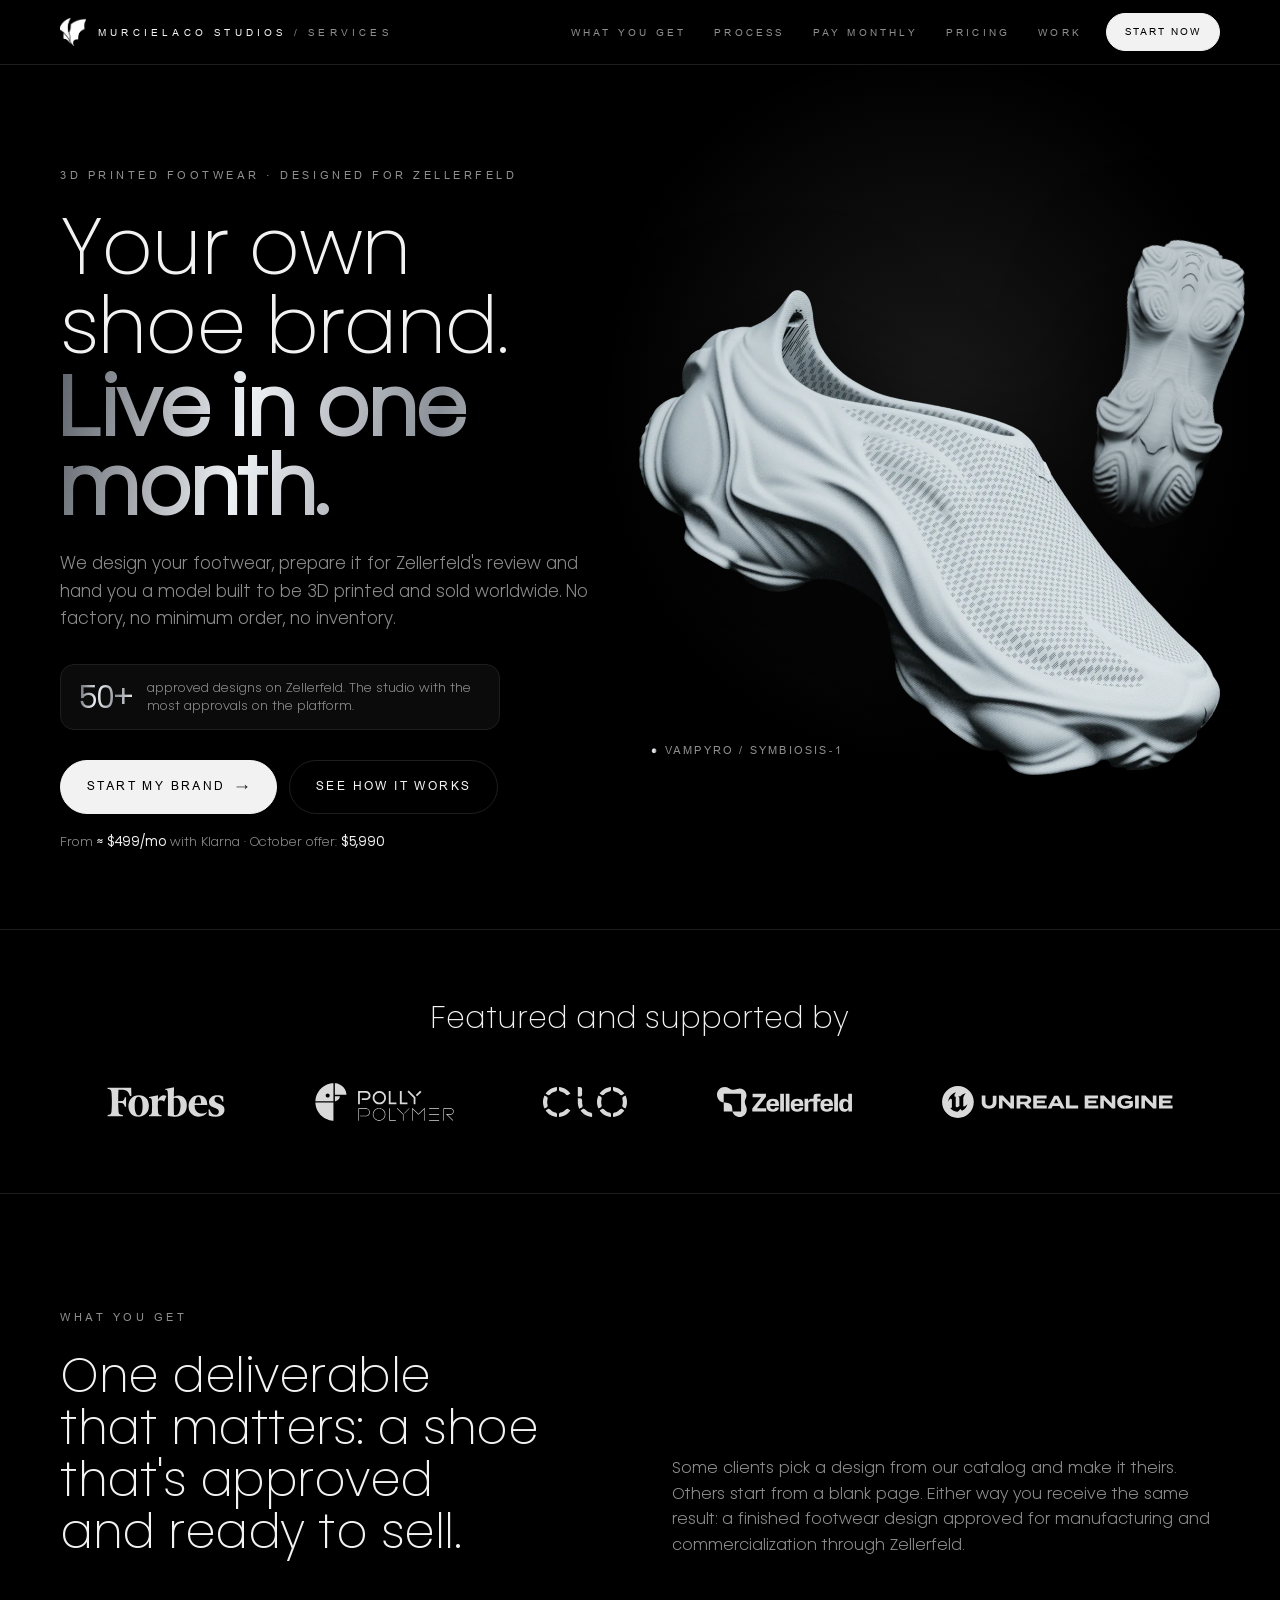
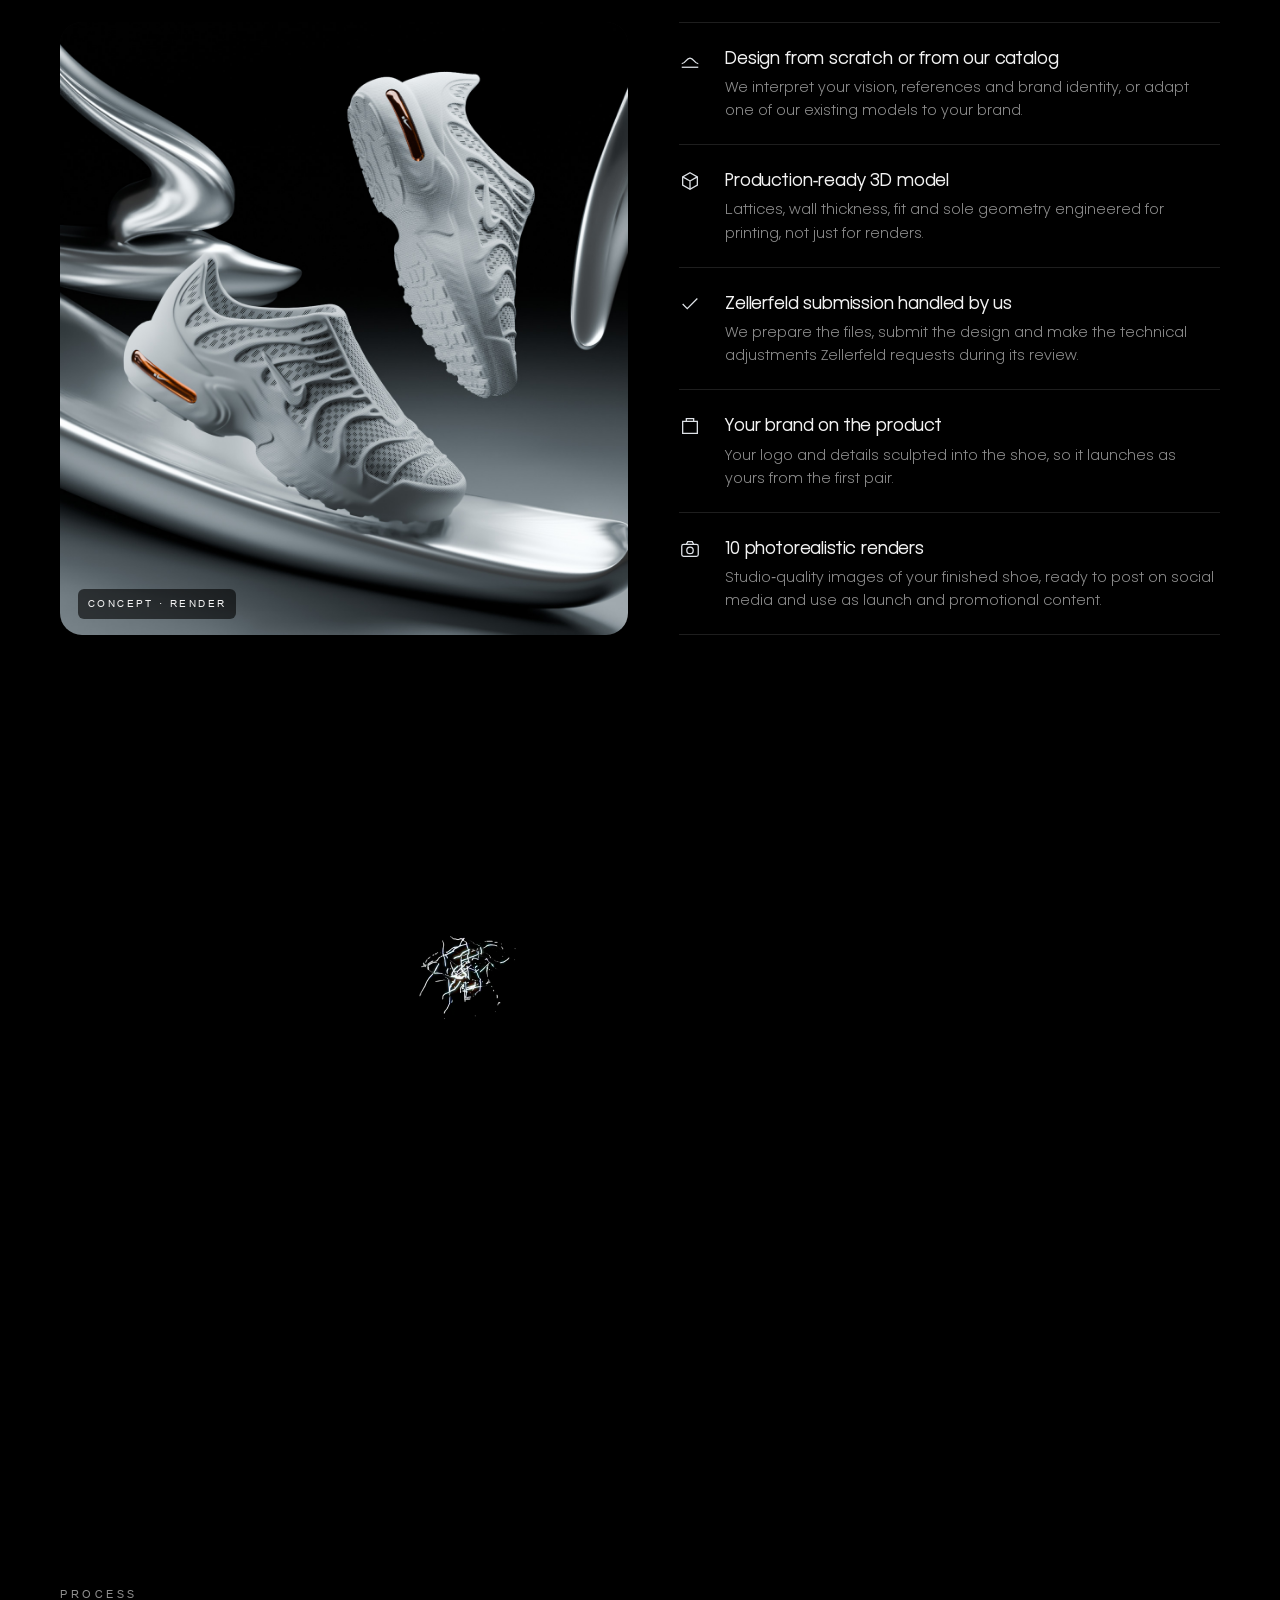
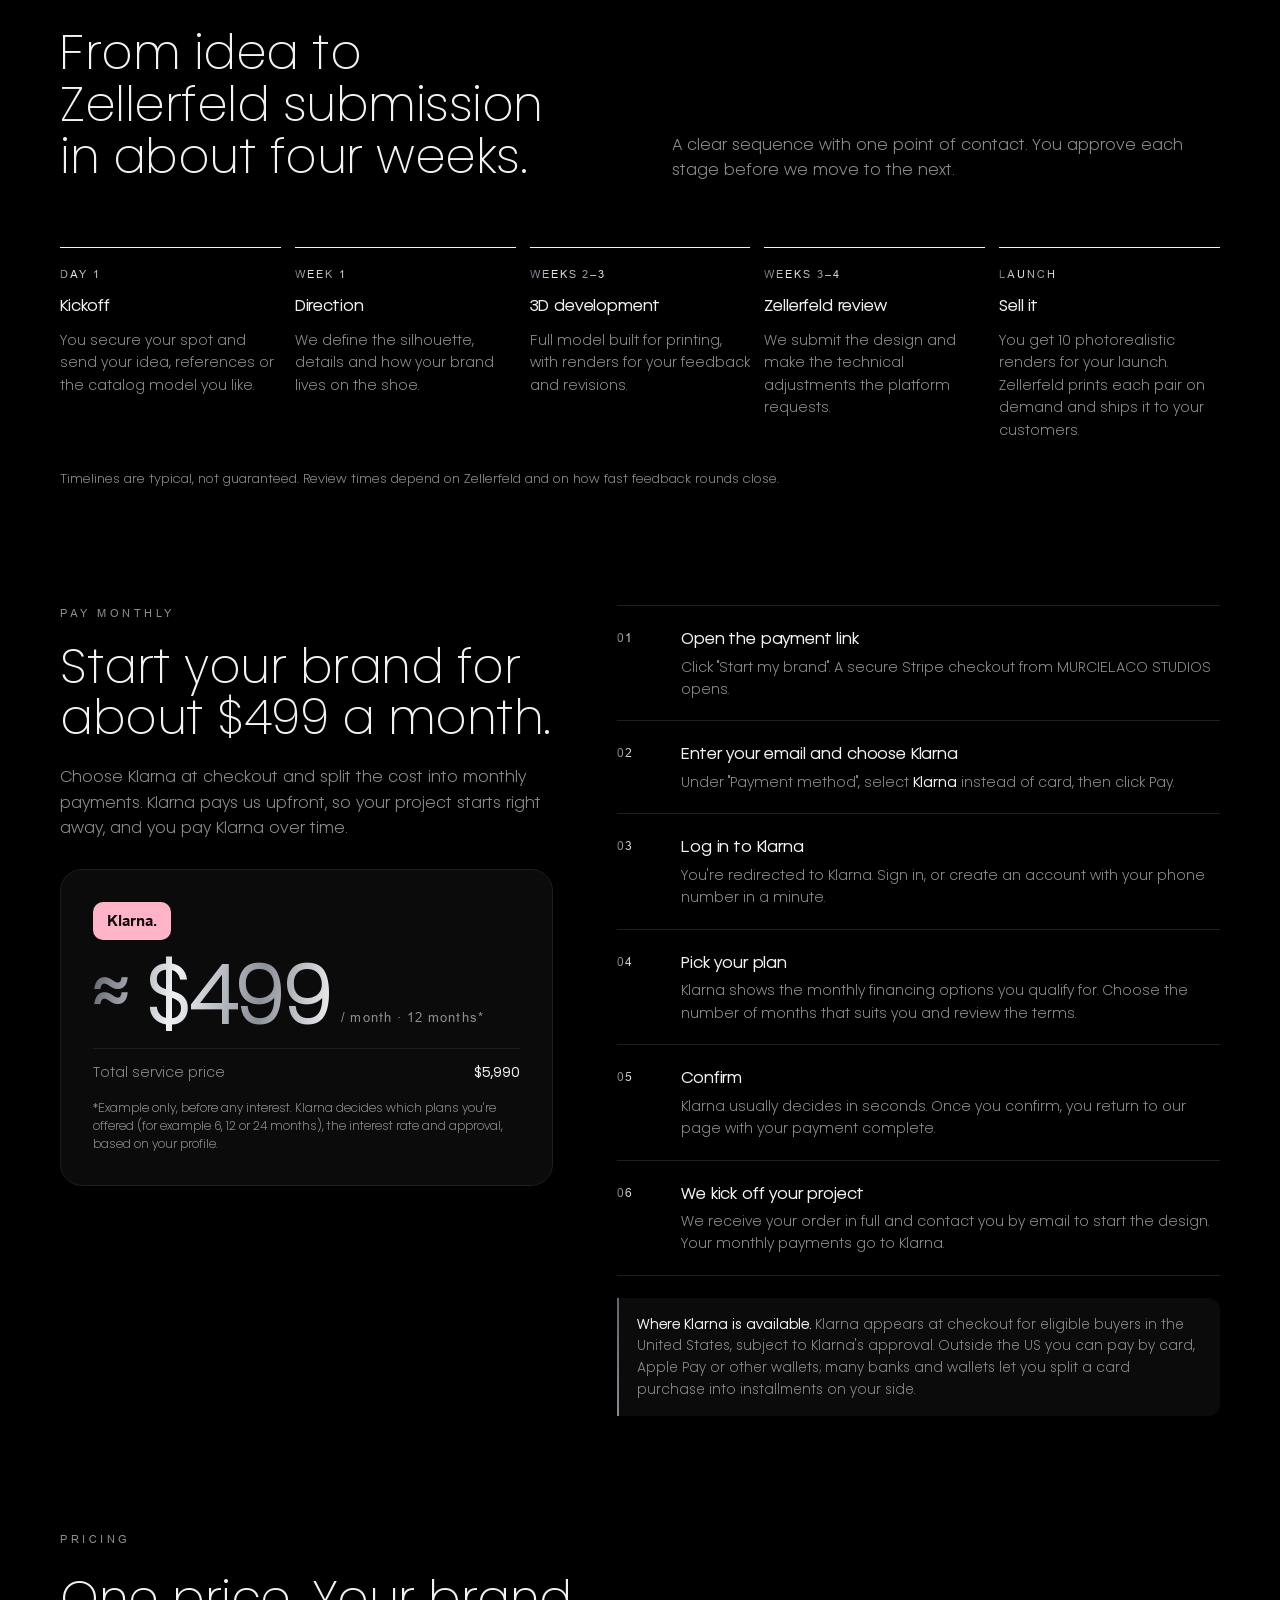
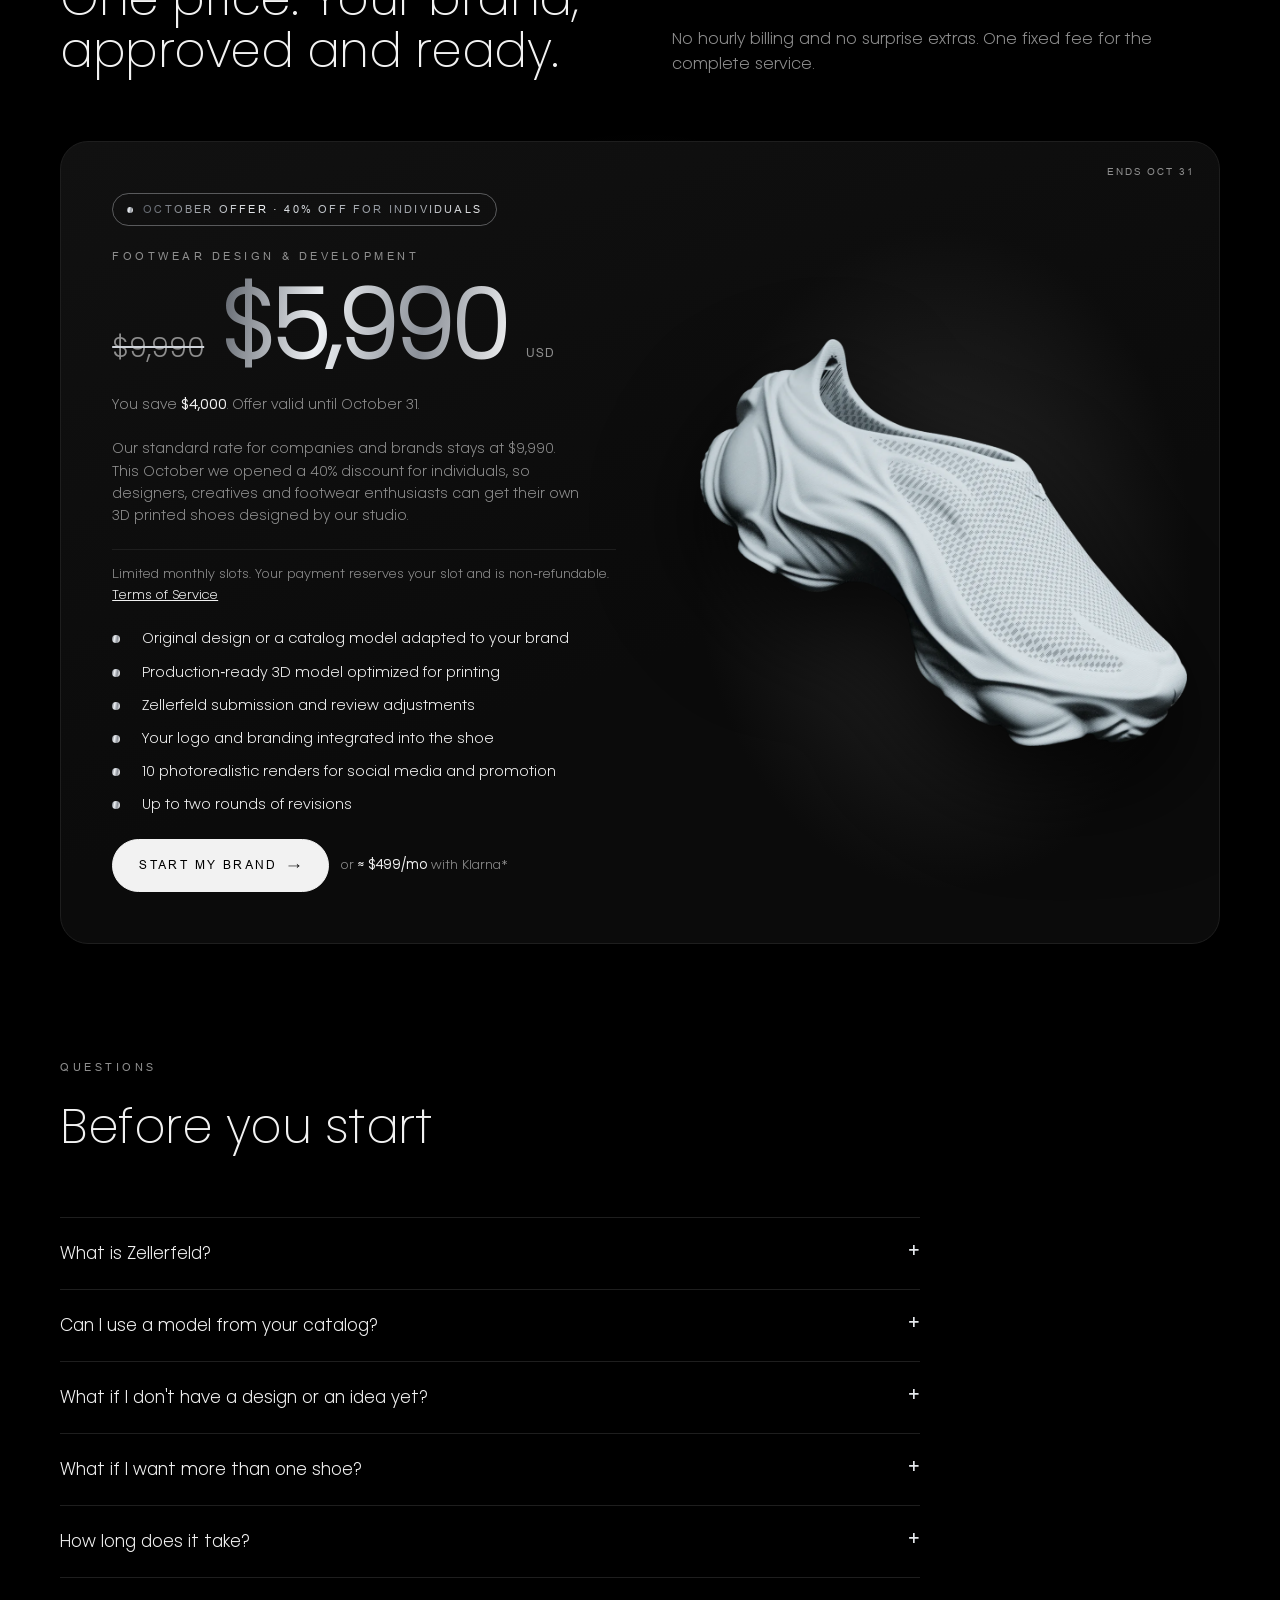
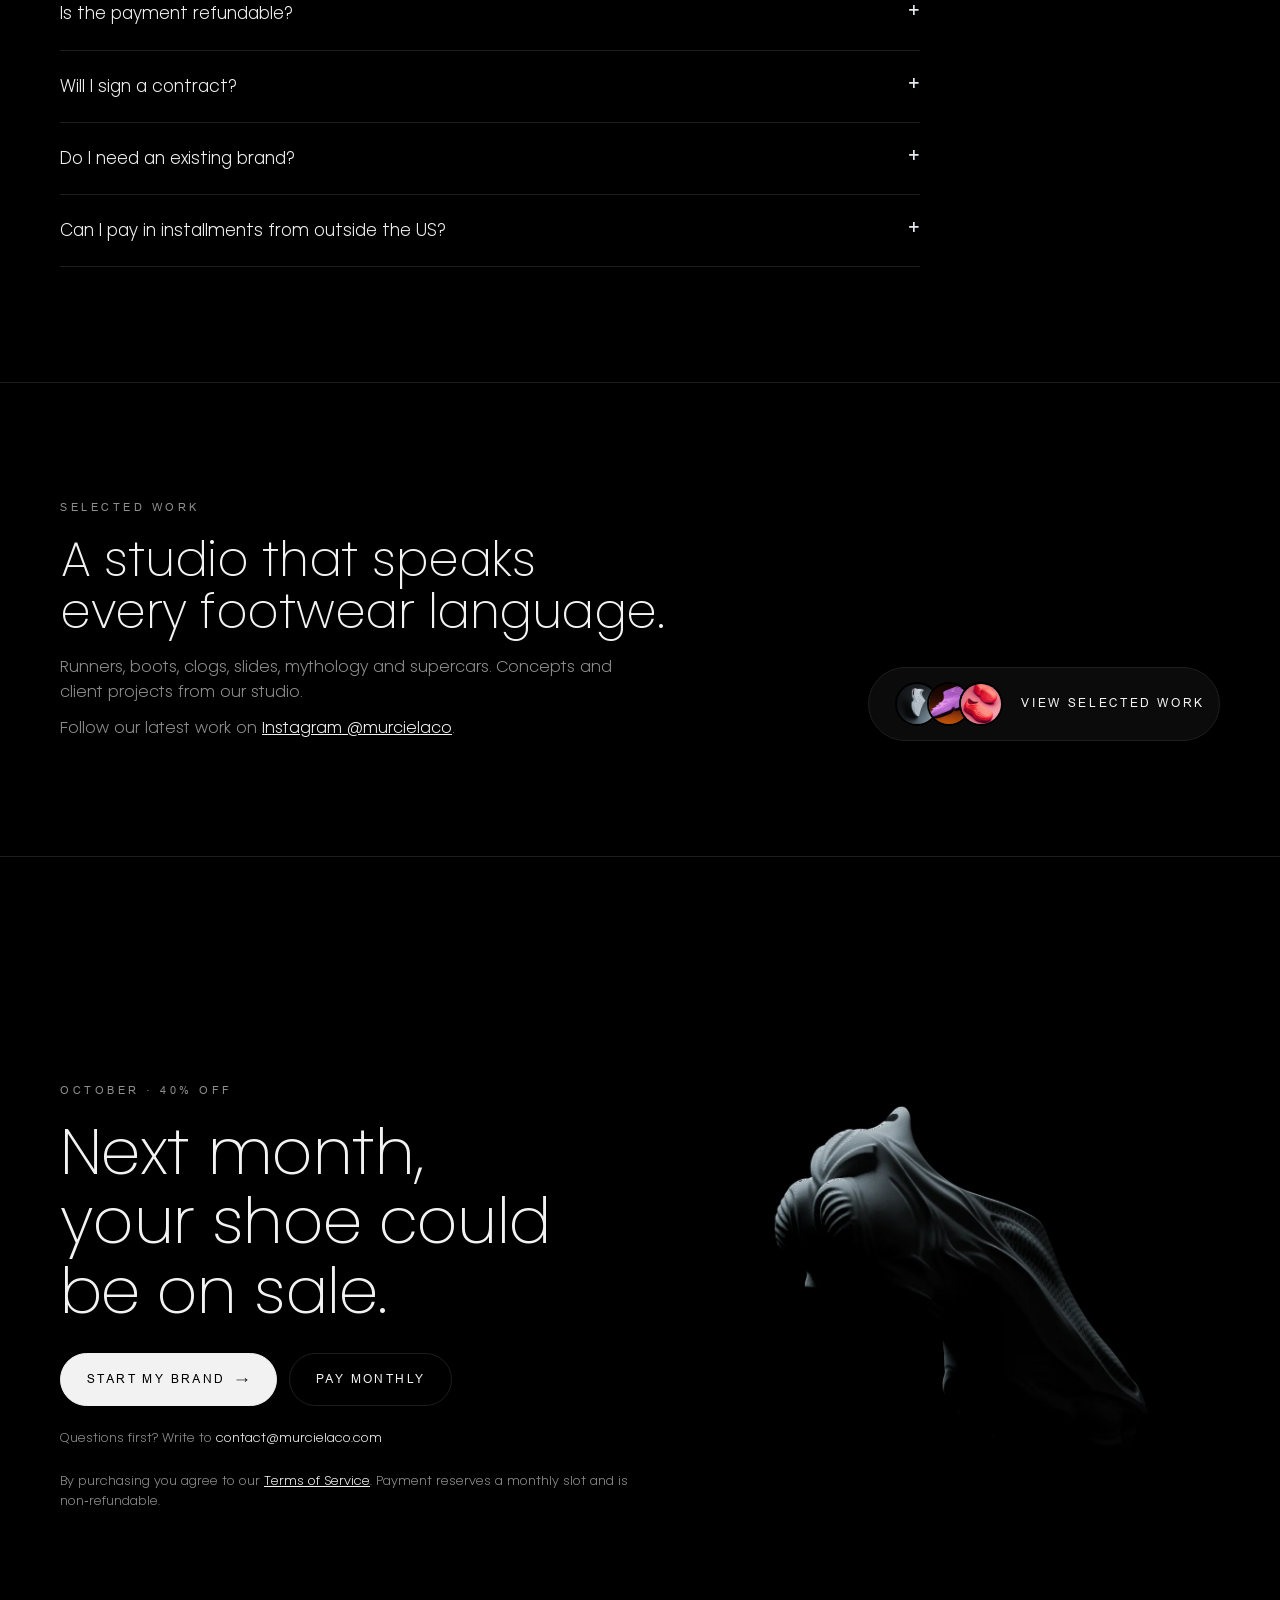
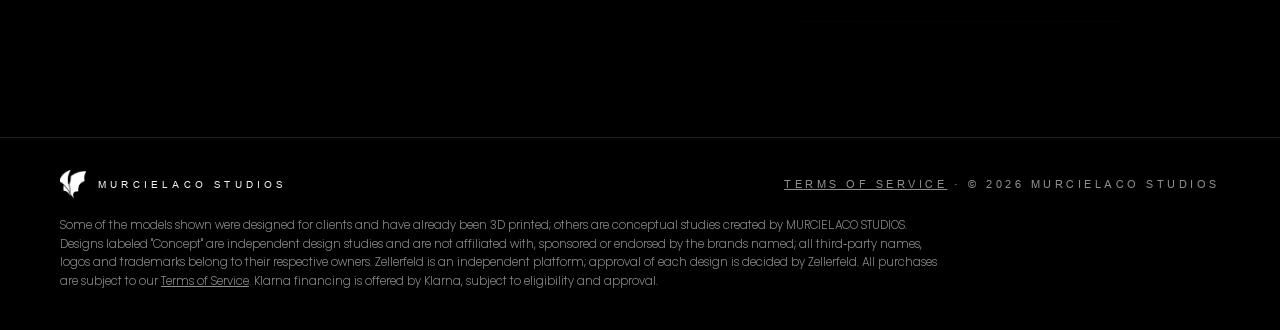
==== index.html @ 98d1c7ad "Gallery: latest 25 Instagram posts via official embeds" ====
<!doctype html>
<html lang="en">
<head>
<meta charset="utf-8">
<meta name="viewport" content="width=device-width, initial-scale=1, viewport-fit=cover">
<title>MURCIELACO STUDIOS Services</title>
<meta name="description" content="Your own 3D printed footwear brand, approved on Zellerfeld and launch-ready in about one month. Designed by MURCIELACO STUDIOS.">
<link rel="icon" href="assets/logo.png">
<style>
@font-face{font-family:"Metal Bat";src:url("fonts/metal-bat-thin.woff2") format("woff2");font-weight:200;font-display:swap}
@font-face{font-family:"Metal Bat";src:url("fonts/metal-bat-light.woff2") format("woff2");font-weight:300;font-display:swap}
@font-face{font-family:"Metal Bat";src:url("fonts/metal-bat-regular.woff2") format("woff2");font-weight:400;font-display:swap}
@font-face{font-family:"Metal Bat";src:url("fonts/metal-bat-bold.woff2") format("woff2");font-weight:700;font-display:swap}
@font-face{font-family:"Murcielaco Type";src:url("fonts/murcielaco-type-regular.woff2") format("woff2");font-weight:400;font-display:swap}
@font-face{font-family:"Murcielaco Type";src:url("fonts/murcielaco-type-black.woff2") format("woff2");font-weight:900;font-display:swap}
/* Layout: pure black stage; shoes float in the dark, text keeps to a narrow rail, one liquid-chrome signal for details. */
:root{
  --void:#000000;
  --hall:#0b0b0b;
  --line:#1e1e1e;
  --mist:#8e8e8e;
  --bone:#f2f2f2;
  --signal:#dfe3e8;
  --chrome:linear-gradient(100deg,#5f646c 0%,#eef1f4 12%,#8b9098 24%,#ffffff 36%,#6e737b 48%,#d9dde2 60%,#7d828a 72%,#f6f8fa 84%,#5f646c 100%);
  --display:"Metal Bat","Poppins",system-ui,sans-serif;
  --body:"Metal Bat","Poppins",system-ui,-apple-system,"Segoe UI",sans-serif;
  --util:"Murcielaco Type","Helvetica Neue",Arial,sans-serif;
  --wrap:1240px;
  color-scheme:dark;
}
*{box-sizing:border-box}
[hidden]{display:none!important}
html{scroll-behavior:smooth;background:var(--void)}
body{margin:0;background:var(--void);color:var(--bone);font-family:var(--body);font-weight:300;font-size:16px;line-height:1.6;-webkit-font-smoothing:antialiased;overflow-x:hidden}
img,video{max-width:100%;display:block}
a{color:inherit}
button{font:inherit;color:inherit}
:focus-visible{outline:2px solid var(--signal);outline-offset:3px;border-radius:2px}
.wrap{max-width:var(--wrap);margin-inline:auto;padding-inline:clamp(16px,4vw,40px)}
.eyebrow{font-family:var(--util);font-size:11px;letter-spacing:.32em;text-transform:uppercase;color:var(--mist)}
h1,h2,h3{font-family:var(--display);font-weight:200;letter-spacing:-.01em;text-wrap:balance;margin:0}
h2{font-size:clamp(28px,4vw,48px);line-height:1.08}
p{margin:0}
.lede{color:var(--mist);max-width:56ch}

/* nav */
.nav{position:sticky;top:env(safe-area-inset-top,0px);z-index:20;background:rgba(0,0,0,.82);backdrop-filter:blur(14px);-webkit-backdrop-filter:blur(14px);border-bottom:1px solid var(--line)}
.nav .wrap{display:flex;align-items:center;gap:24px;height:64px}
.brand{display:flex;align-items:center;gap:12px;text-decoration:none}
.brand img{width:26px;height:auto}
.brand span{font-family:var(--util);font-size:10px;letter-spacing:.42em}
.brand em{font-style:normal;color:var(--mist)}
.nav ul{display:flex;align-items:center;gap:28px;list-style:none;margin:0 0 0 auto;padding:0}
.nav ul li{display:flex;align-items:center}
.brand span,.nav ul a{line-height:1;display:block;padding-top:.12em}
.nav ul a{font-family:var(--util);font-size:10px;letter-spacing:.32em;text-transform:uppercase;text-decoration:none;color:var(--mist)}
.nav ul a:hover{color:var(--bone)}
.btn{display:inline-flex;align-items:center;justify-content:center;gap:10px;font-family:var(--util);font-weight:400;font-size:12px;letter-spacing:.2em;text-transform:uppercase;text-decoration:none;padding:16px 26px;border-radius:999px;border:1px solid var(--bone);background:var(--bone);color:var(--void);transition:transform .2s ease,background .2s ease,color .2s ease,border-color .2s ease;white-space:nowrap;cursor:pointer}
.btn:hover{transform:translateY(-1px);background:var(--chrome);background-size:300% 100%;animation:flow 4s linear infinite;border-color:#cfd4da;color:var(--void)}
.btn.ghost{background:transparent;color:var(--bone);border-color:var(--line)}
.btn.ghost:hover{border-color:var(--signal);color:var(--signal);background:transparent}
.btn.sm{padding:10px 18px;font-size:10px}

/* hero */
.hero{position:relative;padding-block:clamp(48px,8vw,110px) clamp(40px,6vw,80px);overflow:hidden}
.hero::before{content:"";position:absolute;inset:-20% -10% auto 35%;height:120%;background:radial-gradient(closest-side,rgba(220,220,220,.12),transparent 70%);pointer-events:none}
.hero .wrap{display:grid;grid-template-columns:minmax(0,1fr) minmax(0,1.1fr);gap:clamp(24px,4vw,64px);align-items:center;position:relative}
.hero h1{font-size:clamp(38px,6.2vw,84px);line-height:1;margin-block:22px 26px}
.hero h1 b{font-weight:700;display:block}
.hero .lede{font-size:17px}
.claim{display:flex;align-items:center;gap:14px;margin-top:32px;padding:14px 18px;border:1px solid var(--line);border-radius:14px;max-width:440px;background:var(--hall)}
.claim strong{font-family:var(--display);font-weight:400;font-size:30px;line-height:1;background:var(--chrome);background-size:300% 100%;-webkit-background-clip:text;background-clip:text;color:transparent;-webkit-text-fill-color:transparent;animation:flow 7s linear infinite}
.claim span{font-size:13px;color:var(--mist);line-height:1.4}
.hero-cta{display:flex;flex-wrap:wrap;gap:12px;margin-top:30px}
.hero-price{margin-top:18px;font-size:13px;color:var(--mist)}
.hero-price b{color:var(--bone);font-weight:400}
.stage{position:relative;aspect-ratio:1/0.86;max-width:100%}
.stage img{position:absolute;filter:drop-shadow(0 40px 60px rgba(0,0,0,.8))}
.stage .main{width:100%;left:0;top:6%;animation:float 7s ease-in-out infinite}
.stage .sole{width:22%;right:-2%;top:-4%;opacity:.9;transform:rotate(14deg);animation:floatSole 6s ease-in-out infinite;animation-delay:-2.5s}
@keyframes floatSole{0%,100%{transform:translateY(0) rotate(14deg)}50%{transform:translateY(-12px) rotate(11deg)}}
.stage .tag{position:absolute;left:2%;bottom:0;font-family:var(--util);font-size:11px;letter-spacing:.2em;color:var(--mist);text-transform:uppercase}
.stage .tag i{font-style:normal;background:var(--chrome);background-size:300% 100%;-webkit-background-clip:text;background-clip:text;color:transparent;-webkit-text-fill-color:transparent;animation:flow 7s linear infinite}
@keyframes float{50%{transform:translateY(-14px)}}

/* featured */
.featured{border-block:1px solid var(--line);padding-block:clamp(40px,6vw,72px)}
.featured-title{text-align:center;margin-bottom:clamp(28px,4vw,48px);font-family:var(--display);font-weight:200;font-size:clamp(22px,2.6vw,30px);letter-spacing:0;color:var(--bone)}
.logos{display:flex;flex-wrap:wrap;justify-content:center;align-items:center;gap:28px clamp(36px,7vw,96px)}
.logos a{display:block;opacity:.85;transition:opacity .2s}
.logos a:hover{opacity:1}
.logos img{height:30px;width:auto}
.logos a.forbes img{height:32px}
.logos a.polly img{height:38px}
.logos a.unreal img{height:34px}

section.block{padding-block:clamp(64px,9vw,128px)}
.head{display:grid;grid-template-columns:minmax(0,1fr) minmax(0,1fr);gap:24px 64px;align-items:end;margin-bottom:clamp(36px,5vw,64px)}
.head .eyebrow{grid-column:1/-1}

/* deliverable */
.deliver{display:grid;grid-template-columns:minmax(0,1.05fr) minmax(0,1fr);gap:clamp(24px,4vw,56px);align-items:stretch}
.deliver figure{margin:0;border-radius:22px;overflow:hidden;position:relative;min-height:420px;background:var(--hall)}
.deliver figure img{width:100%;height:100%;object-fit:cover;position:absolute;inset:0}
.deliver figure img.rot{opacity:0;transition:opacity 1.6s ease}
.deliver figure img.rot.on{opacity:1}
.deliver figure figcaption{position:absolute;left:18px;bottom:16px;font-family:var(--util);font-size:10px;letter-spacing:.24em;text-transform:uppercase;color:var(--bone);background:rgba(0,0,0,.6);padding:7px 10px;border-radius:6px}
.items{display:grid;border-top:1px solid var(--line);align-content:start}
.item{display:grid;grid-template-columns:28px minmax(0,1fr);gap:18px;padding-block:22px;border-bottom:1px solid var(--line)}
.item svg{width:22px;height:22px;stroke:var(--signal);fill:none;stroke-width:1.4;margin-top:3px}
.item h3{font-family:var(--body);font-weight:400;font-size:17px;margin-bottom:4px}
.item p{color:var(--mist);font-size:14.5px}

/* animation separator */
.liquid{background:var(--void);display:grid;place-items:center;overflow:hidden}
.liquid video{width:min(100%,1400px);aspect-ratio:16/9;object-fit:cover;pointer-events:none}

/* process */
.steps{display:grid;grid-template-columns:repeat(5,minmax(0,1fr));gap:14px}
.step{border-top:1px solid var(--bone);padding-top:18px;display:grid;gap:10px;align-content:start}
.step .wk{font-family:var(--util);font-size:11px;letter-spacing:.18em;text-transform:uppercase;justify-self:start;background:var(--chrome);background-size:300% 100%;-webkit-background-clip:text;background-clip:text;color:transparent;-webkit-text-fill-color:transparent;animation:flow 7s linear infinite}
.step h3{font-family:var(--body);font-weight:400;font-size:16px}
.step p{font-size:14px;color:var(--mist)}
.timeline-note{margin-top:28px;font-size:13px;color:var(--mist)}

/* klarna */
.klarna-grid{display:grid;grid-template-columns:minmax(0,.9fr) minmax(0,1.1fr);gap:clamp(28px,5vw,72px);align-items:start}
.permonth{margin-top:28px;border:1px solid var(--line);border-radius:22px;padding:clamp(22px,3vw,32px);background:var(--hall);display:grid;gap:16px}
.kbadge{justify-self:start;display:inline-flex;align-items:center;background:#ffb3c7;color:#0b0b0b;font-family:var(--util);font-weight:900;font-size:15px;padding:7px 14px;border-radius:10px}
.permonth .big{display:flex;align-items:baseline;gap:10px;flex-wrap:wrap}
.permonth .big strong{font-family:var(--display);font-weight:400;font-size:clamp(48px,7vw,80px);line-height:.95;letter-spacing:-.03em;font-variant-numeric:tabular-nums}
.permonth .big span{font-family:var(--util);color:var(--mist);font-size:13px;letter-spacing:.1em}
.permonth .r{display:flex;justify-content:space-between;gap:12px;font-size:14px;color:var(--mist);font-variant-numeric:tabular-nums;border-top:1px solid var(--line);padding-top:12px}
.permonth .r b{color:var(--bone);font-weight:400}
.permonth p{font-size:12px;color:var(--mist);line-height:1.5}
.ksteps{list-style:none;margin:0;padding:0;display:grid;border-top:1px solid var(--line)}
.ksteps li{display:grid;grid-template-columns:48px minmax(0,1fr);gap:16px;padding-block:20px;border-bottom:1px solid var(--line)}
.ksteps .n{font-family:var(--util);font-size:12px;padding-top:3px;letter-spacing:.1em;align-self:start;background:var(--chrome);background-size:300% 100%;-webkit-background-clip:text;background-clip:text;color:transparent;-webkit-text-fill-color:transparent;animation:flow 7s linear infinite}
.ksteps h3{font-family:var(--body);font-weight:400;font-size:16px;margin-bottom:4px}
.ksteps p{font-size:14px;color:var(--mist)}
.ksteps b{color:var(--bone);font-weight:400}
.note{margin-top:22px;padding:16px 18px;border-left:2px solid;border-image:var(--chrome) 1;background:var(--hall);border-radius:0 12px 12px 0;font-size:13.5px;color:var(--mist)}
.note b{color:var(--bone);font-weight:400}

/* pricing */
.pricing{position:relative;overflow:hidden}
.pricing::before{content:"";position:absolute;left:50%;top:45%;width:900px;height:900px;transform:translate(-50%,-50%);background:radial-gradient(closest-side,rgba(225,230,236,.06),transparent 70%);pointer-events:none}
.price-card{position:relative;display:grid;grid-template-columns:minmax(0,1.1fr) minmax(0,1fr);border:1px solid var(--line);border-radius:28px;background:linear-gradient(160deg,#111,var(--hall) 60%);overflow:hidden}
.price-main{padding:clamp(28px,4vw,56px);display:grid;gap:22px;align-content:start}
.promo{display:inline-flex;align-items:center;gap:10px;font-family:var(--util);font-size:11px;letter-spacing:.2em;text-transform:uppercase;color:#e6e9ed;border:1px solid rgba(225,230,236,.35);border-radius:999px;padding:7px 14px;justify-self:start}
.promo span{background:var(--chrome);background-size:300% 100%;-webkit-background-clip:text;background-clip:text;color:transparent;-webkit-text-fill-color:transparent;animation:flow 7s linear infinite}
.promo i{width:6px;height:6px;border-radius:50%;background:var(--chrome);background-size:300% 100%;animation:pulse 1.8s ease-in-out infinite}
@keyframes pulse{50%{opacity:.25}}
@keyframes flow{to{background-position:-300% 0}}
.metal{background:var(--chrome);background-size:300% 100%;-webkit-background-clip:text;background-clip:text;color:transparent;-webkit-text-fill-color:transparent;animation:flow 7s linear infinite}
.amount{display:flex;flex-wrap:wrap;align-items:baseline;gap:6px 18px}
.amount s{font-family:var(--display);font-size:clamp(20px,2.4vw,28px);color:var(--mist);text-decoration-thickness:2px;text-decoration-color:#cfd4da}
.amount strong{font-family:var(--display);font-weight:400;font-size:clamp(54px,8vw,96px);line-height:.95;letter-spacing:-.03em;font-variant-numeric:tabular-nums}
.amount small{font-family:var(--util);font-size:12px;color:var(--mist);letter-spacing:.1em}
.save{font-size:14px;color:var(--mist)}
.save b{color:var(--bone);font-weight:400}
.why{font-size:14px;color:var(--mist);max-width:52ch}
.slots{font-size:13px;color:var(--mist);border-top:1px solid var(--line);padding-top:14px}
.slots a,.contact a,.faq a{color:var(--bone)}
.incl{list-style:none;margin:0;padding:0;display:grid;gap:10px}
.incl li{display:grid;grid-template-columns:18px minmax(0,1fr);gap:12px;font-size:14.5px}
.incl li::before{content:"";width:8px;height:8px;margin-top:8px;border-radius:50%;background:var(--chrome);background-size:300% 100%}
.pay-row{display:flex;flex-wrap:wrap;gap:12px;align-items:center}
.monthly{font-size:13px;color:var(--mist)}
.monthly b{color:var(--bone);font-weight:400}
.price-art{position:relative;background:radial-gradient(60% 55% at 50% 52%,#2a2a2a,transparent 75%);display:grid;place-items:center;padding:32px;min-height:320px}
.price-art img{width:100%;filter:drop-shadow(0 40px 50px rgba(0,0,0,.8))}
.ends{position:absolute;top:22px;right:24px;font-family:var(--util);font-size:10px;letter-spacing:.2em;color:var(--mist);text-transform:uppercase}

/* faq */
.faq{display:grid;border-top:1px solid var(--line);max-width:860px}
.faq details{border-bottom:1px solid var(--line)}
.faq summary{list-style:none;cursor:pointer;display:flex;justify-content:space-between;gap:18px;padding-block:22px;font-weight:300;font-size:17px}
.faq summary::-webkit-details-marker{display:none}
.faq summary::after{content:"+";font-family:var(--util);color:#e6e9ed;font-size:20px;line-height:1;transition:transform .25s}
.faq details[open] summary::after{transform:rotate(45deg)}
.faq details p{padding-bottom:22px;color:var(--mist);font-size:15px;max-width:68ch}

/* selected work */
.work{border-top:1px solid var(--line)}
.work .wrap{display:grid;grid-template-columns:minmax(0,1fr) auto;gap:24px 48px;align-items:end}
.work .lede{margin-top:16px}
.work-btn{display:flex;align-items:center;gap:18px;padding:14px 14px 14px 26px;border:1px solid var(--line);border-radius:999px;background:var(--hall);cursor:pointer;transition:border-color .2s}
.work-btn:hover{border-color:var(--signal)}
.work-btn span{font-family:var(--util);font-size:12px;letter-spacing:.22em;text-transform:uppercase}
.work-btn .thumbs{display:flex}
.work-btn .thumbs img{width:44px;height:44px;border-radius:50%;object-fit:cover;border:2px solid var(--void);margin-left:-12px}
.work-btn .thumbs img:first-child{margin-left:0}


/* checkout consent */
.consent{position:fixed;inset:0;z-index:60;display:grid;place-items:center;background:rgba(0,0,0,.82);backdrop-filter:blur(8px);-webkit-backdrop-filter:blur(8px);padding:16px}
.consent-card{width:min(100%,520px);border:1px solid var(--line);border-radius:24px;background:var(--hall);padding:clamp(22px,4vw,34px);display:grid;gap:18px}
.consent-card h2{font-size:clamp(24px,3vw,30px)}
.consent-card .sum{display:flex;justify-content:space-between;align-items:baseline;gap:12px;border-block:1px solid var(--line);padding-block:14px;font-size:14px;color:var(--mist)}
.consent-card .sum b{font-family:var(--display);font-weight:400;font-size:24px;color:var(--bone)}
.check{display:grid;grid-template-columns:22px minmax(0,1fr);gap:12px;align-items:start;font-size:14.5px;color:#cfcfcf;cursor:pointer}
.check input{appearance:none;-webkit-appearance:none;width:20px;height:20px;margin:2px 0 0;border:1px solid #6a6a6a;border-radius:5px;background:transparent;cursor:pointer;display:grid;place-items:center}
.check input:checked{background:var(--chrome);background-size:300% 100%;border-color:#cfd4da}
.check input:checked::after{content:"";width:5px;height:10px;border:solid #000;border-width:0 2px 2px 0;transform:rotate(45deg) translate(-1px,-1px)}
.check a{color:var(--bone)}
.consent-actions{display:flex;flex-wrap:wrap;gap:10px;align-items:center}
.consent-actions .btn[aria-disabled="true"]{opacity:.35;pointer-events:none}
.consent-actions .cancel{background:none;border:0;color:var(--mist);font-family:var(--util);font-size:11px;letter-spacing:.22em;text-transform:uppercase;cursor:pointer;padding:12px}
.consent-actions .cancel:hover{color:var(--bone)}
.consent-note{font-size:12px;color:var(--mist)}
/* gallery overlay */
.gal{position:fixed;inset:0;z-index:50;background:var(--void);display:grid;grid-template-rows:auto minmax(0,1fr) auto;padding:calc(env(safe-area-inset-top,0px) + 16px) clamp(16px,4vw,40px) calc(env(safe-area-inset-bottom,0px) + 20px)}
.gal-top{display:flex;justify-content:space-between;align-items:center;gap:16px}
.gal-close{width:44px;height:44px;border-radius:50%;border:1px solid var(--line);background:transparent;cursor:pointer;font-size:20px;line-height:1}
.gal-close:hover{border-color:var(--signal);color:var(--signal)}
.track{display:flex;overflow-x:auto;scroll-snap-type:x mandatory;scrollbar-width:none;margin-block:16px;gap:0}
.track::-webkit-scrollbar{display:none}
.slide{flex:0 0 100%;scroll-snap-align:center;display:grid;grid-template-rows:minmax(0,1fr) auto;gap:16px;min-width:0;padding-inline:4px}
.slide a.ig{display:block;min-height:0;height:100%}
.igbox{position:relative;min-height:0;height:100%}
.igbox .igm{position:absolute;inset:0;width:100%;height:100%;object-fit:contain;opacity:0;transition:opacity .45s ease;pointer-events:none}
.igbox .igm.on{opacity:1;pointer-events:auto}
.igp,.ign{position:absolute;top:50%;transform:translateY(-50%);width:42px;height:42px;border-radius:50%;border:1px solid rgba(255,255,255,.25);background:rgba(0,0,0,.55);color:#fff;font-size:24px;line-height:1;cursor:pointer;z-index:2}
.igp{left:8px}.ign{right:8px}
.igp:hover,.ign:hover{border-color:#fff}
.igd{position:absolute;left:0;right:0;bottom:10px;display:flex;justify-content:center;gap:6px;z-index:2}
.igd i{width:6px;height:6px;border-radius:50%;background:rgba(255,255,255,.35)}
.igd i.on{background:#fff}
.slide .cap a{font-family:var(--util);font-size:11px;letter-spacing:.22em;text-transform:uppercase;color:var(--bone)}
.slide img{width:100%;height:100%;object-fit:contain;min-height:0}
.slide .cap{display:flex;flex-wrap:wrap;justify-content:center;align-items:baseline;gap:6px 14px;text-align:center}
.slide .cap b{font-family:var(--display);font-weight:300;font-size:clamp(18px,2.4vw,26px)}
.slide .cap span{font-family:var(--util);font-size:11px;letter-spacing:.22em;text-transform:uppercase;background:var(--chrome);background-size:300% 100%;-webkit-background-clip:text;background-clip:text;color:transparent;-webkit-text-fill-color:transparent;animation:flow 7s linear infinite}
.slide.ig-embed{grid-template-rows:minmax(0,1fr);place-items:center}
.ig-embed iframe{display:block;height:100%;max-height:820px;aspect-ratio:400/690;width:auto;max-width:100%;border:0;border-radius:14px;background:#fff;color-scheme:light}
.gal-nav{display:flex;justify-content:center;align-items:center;gap:20px}
.gal-nav button{width:52px;height:52px;border-radius:50%;border:1px solid var(--line);background:transparent;cursor:pointer;font-family:var(--util);font-size:18px}
.gal-nav button:hover{border-color:var(--signal);color:var(--signal)}
.count{font-family:var(--util);font-size:12px;letter-spacing:.2em;color:var(--mist);min-width:70px;text-align:center;font-variant-numeric:tabular-nums}

/* final */
.final{position:relative;overflow:hidden;border-top:1px solid var(--line)}
.final .wrap{display:grid;grid-template-columns:minmax(0,1fr) minmax(0,.9fr);gap:32px;align-items:center;padding-block:clamp(64px,9vw,120px)}
.final h2{font-size:clamp(34px,5vw,64px)}
.final img{width:100%;max-width:520px;justify-self:end;-webkit-mask-image:radial-gradient(70% 70% at 50% 50%,#000 60%,transparent 100%);mask-image:radial-gradient(70% 70% at 50% 50%,#000 60%,transparent 100%)}
.final .hero-cta{margin-top:28px}
.contact{margin-top:22px;font-size:13px;color:var(--mist)}
.contact span{color:var(--bone);user-select:all}

footer{border-top:1px solid var(--line);padding-block:32px 40px}
footer .wrap{display:grid;gap:18px}
footer .top{display:flex;flex-wrap:wrap;justify-content:space-between;gap:16px;align-items:center}
.disclaimer{font-size:11.5px;line-height:1.6;color:var(--mist);max-width:110ch}

@media (prefers-reduced-motion:no-preference){
  .hero .copy > *{animation:rise .9s cubic-bezier(.2,.7,.2,1) both}
  .hero .copy > *:nth-child(2){animation-delay:.08s}
  .hero .copy > *:nth-child(3){animation-delay:.16s}
  .hero .copy > *:nth-child(4){animation-delay:.24s}
  .hero .copy > *:nth-child(5){animation-delay:.32s}
  @keyframes rise{from{transform:translateY(16px)}}
}
@media (prefers-reduced-motion:reduce){*{animation:none!important;transition:none!important}.track{scroll-behavior:auto}}

@media (max-width:980px){
  .nav ul{display:none}
  .nav .btn{margin-left:auto}
  .hero .wrap,.deliver,.price-card,.klarna-grid,.final .wrap,.head,.work .wrap{grid-template-columns:minmax(0,1fr)}
  .stage{order:-1;max-width:640px;margin-inline:auto;width:100%}
  .steps{grid-template-columns:repeat(2,minmax(0,1fr));gap:28px 16px}
  .final img{justify-self:center}
  .work-btn{justify-self:start}
}
@media (max-width:520px){
  .steps{grid-template-columns:minmax(0,1fr)}
  .brand span{letter-spacing:.24em}
  .brand em{display:none}
  .nav .btn{padding:9px 14px}
  .btn{padding:15px 20px}
  .hero-cta .btn{flex:1 1 100%}
  .logos{gap:22px 30px}
  .logos img{height:17px}
  .logos a.forbes img{height:19px}
  .logos a.polly img{height:22px}
  .logos a.unreal img{height:21px}
  .stage .sole{right:8%;top:-13%;width:19%}
  .stage{margin-top:28px}
}
</style>
</head>
<body>

<header class="nav">
  <div class="wrap">
    <a class="brand" href="https://www.murcielaco.com" aria-label="MURCIELACO STUDIOS home">
      <img src="assets/logo.png" alt="">
      <span>MURCIELACO STUDIOS <em>/ SERVICES</em></span>
    </a>
    <ul>
      <li><a href="#included">What you get</a></li>
      <li><a href="#process">Process</a></li>
      <li><a href="#klarna">Pay monthly</a></li>
      <li><a href="#pricing">Pricing</a></li>
      <li><a href="#work">Work</a></li>
    </ul>
    <a class="btn sm" href="#checkout" data-buy>Start now</a>
  </div>
</header>

<main>
<section class="hero">
  <div class="wrap">
    <div class="copy">
      <p class="eyebrow">3D printed footwear · Designed for Zellerfeld</p>
      <h1>Your own shoe brand. <b class="metal">Live in one month.</b></h1>
      <p class="lede">We design your footwear, prepare it for Zellerfeld's review and hand you a model built to be 3D printed and sold worldwide. No factory, no minimum order, no inventory.</p>
      <div class="claim"><strong>50+</strong><span>approved designs on Zellerfeld. The studio with the most approvals on the platform.</span></div>
      <div>
        <div class="hero-cta">
          <a class="btn" href="#checkout" data-buy>Start my brand <span aria-hidden="true">→</span></a>
          <a class="btn ghost" href="#process">See how it works</a>
        </div>
        <p class="hero-price">From <b>≈ $499/mo</b> with Klarna · October offer: <b>$5,990</b></p>
      </div>
    </div>
    <div class="stage" aria-hidden="true">
      <img class="sole" src="assets/symbiosis-sole.webp" alt="">
      <img class="main" src="assets/hero-vampyro-white.webp" alt="">
      <p class="tag"><i>●</i> VAMPYRO / Symbiosis‑1</p>
    </div>
  </div>
</section>

<section class="featured" aria-label="Featured and supported by">
  <div class="wrap">
    <h2 class="featured-title">Featured and supported by</h2>
    <div class="logos">
      <a class="forbes" href="https://www.forbes.com/sites/alainhunkins/2025/05/21/redefining-leadership-for-the-future-of-work/?ctpv=searchpage" target="_blank" rel="noopener"><img src="assets/logo-forbes.svg" alt="Forbes"></a>
      <a class="polly" href="https://www.pollypolymer.com/" target="_blank" rel="noopener"><img src="assets/logo-polly.svg" alt="Polly Polymer"></a>
      <a href="https://clo3d.com/" target="_blank" rel="noopener"><img src="assets/logo-clo.svg" alt="CLO"></a>
      <a href="https://help.zellerfeld.com/hc/en-us/articles/43458161334673-Get-help-from-Verified-Creators" target="_blank" rel="noopener"><img src="assets/logo-zellerfeld.svg" alt="Zellerfeld"></a>
      <a class="unreal" href="https://www.unrealengine.com/" target="_blank" rel="noopener"><img src="assets/logo-unreal.svg" alt="Unreal Engine"></a>
    </div>
  </div>
</section>

<section class="block" id="included">
  <div class="wrap">
    <div class="head">
      <p class="eyebrow">What you get</p>
      <h2>One deliverable that matters: a shoe that's approved and ready to sell.</h2>
      <p class="lede">Some clients pick a design from our catalog and make it theirs. Others start from a blank page. Either way you receive the same result: a finished footwear design approved for manufacturing and commercialization through Zellerfeld.</p>
    </div>
    <div class="deliver">
      <figure>
        <img class="rot on" src="assets/r01.jpg" alt="White 3D printed sneakers floating over liquid chrome">
        <img class="rot" src="assets/r02.jpg" alt="MURCIELACO STUDIOS footwear render" loading="lazy">
        <img class="rot" src="assets/r03.jpg" alt="MURCIELACO STUDIOS footwear render" loading="lazy">
        <img class="rot" src="assets/r04.jpg" alt="MURCIELACO STUDIOS footwear render" loading="lazy">
        <img class="rot" src="assets/r05.jpg" alt="MURCIELACO STUDIOS footwear render" loading="lazy">
        <img class="rot" src="assets/r06.jpg" alt="MURCIELACO STUDIOS footwear render" loading="lazy">
        <img class="rot" src="assets/r07.jpg" alt="MURCIELACO STUDIOS footwear render" loading="lazy">
        <img class="rot" src="assets/r08.jpg" alt="MURCIELACO STUDIOS footwear render" loading="lazy">
        <img class="rot" src="assets/r09.jpg" alt="MURCIELACO STUDIOS footwear render" loading="lazy">
        <img class="rot" src="assets/r10.jpg" alt="MURCIELACO STUDIOS footwear render" loading="lazy">
        <img class="rot" src="assets/r11.jpg" alt="MURCIELACO STUDIOS footwear render" loading="lazy">
        <img class="rot" src="assets/r12.jpg" alt="MURCIELACO STUDIOS footwear render" loading="lazy">
        <img class="rot" src="assets/r13.jpg" alt="MURCIELACO STUDIOS footwear render" loading="lazy">
        <img class="rot" src="assets/r14.jpg" alt="MURCIELACO STUDIOS footwear render" loading="lazy">
        <img class="rot" src="assets/r15.jpg" alt="MURCIELACO STUDIOS footwear render" loading="lazy">
        <img class="rot" src="assets/r16.jpg" alt="MURCIELACO STUDIOS footwear render" loading="lazy">
        <img class="rot" src="assets/r17.jpg" alt="MURCIELACO STUDIOS footwear render" loading="lazy">
        <img class="rot" src="assets/r18.jpg" alt="MURCIELACO STUDIOS footwear render" loading="lazy">
        <img class="rot" src="assets/r19.jpg" alt="MURCIELACO STUDIOS footwear render" loading="lazy">
        <img class="rot" src="assets/r20.jpg" alt="MURCIELACO STUDIOS footwear render" loading="lazy">
        <figcaption>Concept · render</figcaption>
      </figure>
      <div class="items">
        <div class="item">
          <svg viewBox="0 0 24 24" aria-hidden="true"><path d="M3 17c4 0 5-6 9-6s5 6 9 6"/><path d="M3 21h18"/></svg>
          <div><h3>Design from scratch or from our catalog</h3><p>We interpret your vision, references and brand identity, or adapt one of our existing models to your brand.</p></div>
        </div>
        <div class="item">
          <svg viewBox="0 0 24 24" aria-hidden="true"><path d="M12 3l8 4.5v9L12 21l-8-4.5v-9z"/><path d="M12 12l8-4.5M12 12v9M12 12L4 7.5"/></svg>
          <div><h3>Production‑ready 3D model</h3><p>Lattices, wall thickness, fit and sole geometry engineered for printing, not just for renders.</p></div>
        </div>
        <div class="item">
          <svg viewBox="0 0 24 24" aria-hidden="true"><path d="M20 6L9 17l-5-5"/></svg>
          <div><h3>Zellerfeld submission handled by us</h3><p>We prepare the files, submit the design and make the technical adjustments Zellerfeld requests during its review.</p></div>
        </div>
        <div class="item">
          <svg viewBox="0 0 24 24" aria-hidden="true"><path d="M4 7h16v13H4z"/><path d="M8 7V4h8v3"/></svg>
          <div><h3>Your brand on the product</h3><p>Your logo and details sculpted into the shoe, so it launches as yours from the first pair.</p></div>
        </div>
        <div class="item">
          <svg viewBox="0 0 24 24" aria-hidden="true"><rect x="3" y="7" width="18" height="13" rx="2"/><circle cx="12" cy="13.5" r="3.5"/><path d="M8 7l1.5-3h5L16 7"/></svg>
          <div><h3>10 photorealistic renders</h3><p>Studio‑quality images of your finished shoe, ready to post on social media and use as launch and promotional content.</p></div>
        </div>
      </div>
    </div>
  </div>
</section>

<div class="liquid" aria-hidden="true">
  <video autoplay muted loop playsinline preload="metadata" poster="assets/symbiosis-liquid-poster.jpg">
    <source src="assets/symbiosis-liquid-av1.mp4" type='video/mp4; codecs="av01.0.12M.10"'>
    <source src="assets/symbiosis-liquid-hevc.mp4" type='video/mp4; codecs="hvc1"'>
    <source src="assets/symbiosis-liquid.mp4" type="video/mp4">
  </video>
</div>

<section class="block" id="process">
  <div class="wrap">
    <div class="head">
      <p class="eyebrow">Process</p>
      <h2>From idea to Zellerfeld submission in about four weeks.</h2>
      <p class="lede">A clear sequence with one point of contact. You approve each stage before we move to the next.</p>
    </div>
    <div class="steps">
      <div class="step"><span class="wk">Day 1</span><h3>Kickoff</h3><p>You secure your spot and send your idea, references or the catalog model you like.</p></div>
      <div class="step"><span class="wk">Week 1</span><h3>Direction</h3><p>We define the silhouette, details and how your brand lives on the shoe.</p></div>
      <div class="step"><span class="wk">Weeks 2–3</span><h3>3D development</h3><p>Full model built for printing, with renders for your feedback and revisions.</p></div>
      <div class="step"><span class="wk">Weeks 3–4</span><h3>Zellerfeld review</h3><p>We submit the design and make the technical adjustments the platform requests.</p></div>
      <div class="step"><span class="wk">Launch</span><h3>Sell it</h3><p>You get 10 photorealistic renders for your launch. Zellerfeld prints each pair on demand and ships it to your customers.</p></div>
    </div>
    <p class="timeline-note">Timelines are typical, not guaranteed. Review times depend on Zellerfeld and on how fast feedback rounds close.</p>
  </div>
</section>

<section class="block" id="klarna" style="padding-top:0">
  <div class="wrap klarna-grid">
    <div>
      <p class="eyebrow">Pay monthly</p>
      <h2 style="margin-block:18px 20px">Start your brand for about $499 a month.</h2>
      <p class="lede">Choose Klarna at checkout and split the cost into monthly payments. Klarna pays us upfront, so your project starts right away, and you pay Klarna over time.</p>
      <div class="permonth">
        <span class="kbadge">Klarna.</span>
        <div class="big"><strong class="metal">≈ $499</strong><span>/ month · 12 months*</span></div>
        <div class="r"><span>Total service price</span><b>$5,990</b></div>
        <p>*Example only, before any interest. Klarna decides which plans you're offered (for example 6, 12 or 24 months), the interest rate and approval, based on your profile.</p>
      </div>
    </div>
    <div>
      <ol class="ksteps">
        <li><span class="n">01</span><div><h3>Open the payment link</h3><p>Click "Start my brand". A secure Stripe checkout from MURCIELACO STUDIOS opens.</p></div></li>
        <li><span class="n">02</span><div><h3>Enter your email and choose Klarna</h3><p>Under "Payment method", select <b>Klarna</b> instead of card, then click Pay.</p></div></li>
        <li><span class="n">03</span><div><h3>Log in to Klarna</h3><p>You're redirected to Klarna. Sign in, or create an account with your phone number in a minute.</p></div></li>
        <li><span class="n">04</span><div><h3>Pick your plan</h3><p>Klarna shows the monthly financing options you qualify for. Choose the number of months that suits you and review the terms.</p></div></li>
        <li><span class="n">05</span><div><h3>Confirm</h3><p>Klarna usually decides in seconds. Once you confirm, you return to our page with your payment complete.</p></div></li>
        <li><span class="n">06</span><div><h3>We kick off your project</h3><p>We receive your order in full and contact you by email to start the design. Your monthly payments go to Klarna.</p></div></li>
      </ol>
      <div class="note"><b>Where Klarna is available.</b> Klarna appears at checkout for eligible buyers in the United States, subject to Klarna's approval. Outside the US you can pay by card, Apple Pay or other wallets; many banks and wallets let you split a card purchase into installments on your side.</div>
    </div>
  </div>
</section>

<section class="block pricing" id="pricing" style="padding-top:0">
  <div class="wrap">
    <div class="head">
      <p class="eyebrow">Pricing</p>
      <h2>One price. Your brand, approved and ready.</h2>
      <p class="lede">No hourly billing and no surprise extras. One fixed fee for the complete service.</p>
    </div>
    <div class="price-card">
      <div class="price-main">
        <span class="promo"><i></i><span>October offer · 40% off for individuals</span></span>
        <div>
          <p class="eyebrow" style="margin-bottom:12px">Footwear Design &amp; Development</p>
          <div class="amount">
            <s>$9,990</s>
            <strong class="metal">$5,990</strong>
            <small>USD</small>
          </div>
        </div>
        <p class="save">You save <b>$4,000</b>. Offer valid until October 31.</p>
        <p class="why">Our standard rate for companies and brands stays at $9,990. This October we opened a 40% discount for individuals, so designers, creatives and footwear enthusiasts can get their own 3D printed shoes designed by our studio.</p>
        <p class="slots">Limited monthly slots. Your payment reserves your slot and is non‑refundable. <a href="terms.html">Terms of Service</a></p>
        <ul class="incl">
          <li>Original design or a catalog model adapted to your brand</li>
          <li>Production‑ready 3D model optimized for printing</li>
          <li>Zellerfeld submission and review adjustments</li>
          <li>Your logo and branding integrated into the shoe</li>
          <li>10 photorealistic renders for social media and promotion</li>
          <li>Up to two rounds of revisions</li>
        </ul>
        <div class="pay-row">
          <a class="btn" href="#checkout" data-buy>Start my brand <span aria-hidden="true">→</span></a>
          <p class="monthly">or <b>≈ $499/mo</b> with Klarna*</p>
        </div>
      </div>
      <div class="price-art">
        <span class="ends">Ends Oct 31</span>
        <img src="assets/hero-vampyro-white.webp" alt="White VAMPYRO Symbiosis-1 shoe" loading="lazy">
      </div>
    </div>
  </div>
</section>

<section class="block" id="faq" style="padding-top:0">
  <div class="wrap">
    <div class="head">
      <p class="eyebrow">Questions</p>
      <h2>Before you start</h2>
    </div>
    <div class="faq">
      <details><summary>What is Zellerfeld?</summary><p>Zellerfeld is a platform that 3D prints footwear on demand. Once your design is approved, each pair is printed when a customer orders it, so you don't need a factory, molds, minimum orders or inventory.</p></details>
      <details><summary>Can I use a model from your catalog?</summary><p>Yes. Many clients choose an existing MURCIELACO design and we adapt it to their brand. Others ask for something completely new. The price and the deliverable are the same: an approved, production‑ready design.</p></details>
      <details><summary>What if I don't have a design or an idea yet?</summary><p>That's fine. We can start from zero: our creative direction helps you define the concept, references and style, and we build the design from there.</p></details>
      <details><summary>What if I want more than one shoe?</summary><p>Write to us at contact@murcielaco.com before purchasing. For packages of two or more designs we offer a better price per model.</p></details>
      <details><summary>How long does it take?</summary><p>Most projects reach Zellerfeld submission in about one month from kickoff. The exact time depends on feedback rounds, and final approval timing depends on Zellerfeld's review.</p></details>
      <details><summary>Is the payment refundable?</summary><p>No. We take a limited number of projects each month, and your payment reserves one of those slots for you. You can move your slot to a later month once, with at least 7 days' notice. See the <a href="terms.html">Terms of Service</a> for details.</p></details>
      <details><summary>Will I sign a contract?</summary><p>Yes. After purchase we send you a Project Agreement that records the specifics of your project, such as your chosen design, your brand assets and any particular requests.</p></details>
      <details><summary>Do I need an existing brand?</summary><p>No. Bring a name and an idea, or just the idea. We help you shape how the brand shows up on the shoe.</p></details>
      <details><summary>Can I pay in installments from outside the US?</summary><p>Klarna is currently offered at checkout to eligible US buyers. From other countries you can pay by card or digital wallet, and you can check with your bank or wallet whether it lets you split the purchase.</p></details>
    </div>
  </div>
</section>

<section class="block work" id="work">
  <div class="wrap">
    <div>
      <p class="eyebrow">Selected work</p>
      <h2 style="margin-top:18px">A studio that speaks every footwear language.</h2>
      <p class="lede">Runners, boots, clogs, slides, mythology and supercars. Concepts and client projects from our studio.</p>
      <p class="lede" style="margin-top:10px">Follow our latest work on <a href="https://www.instagram.com/murcielaco" target="_blank" rel="noopener" style="color:var(--bone)">Instagram @murcielaco</a>.</p>
    </div>
    <button class="work-btn" id="openGallery" type="button" aria-haspopup="dialog">
      <span class="thumbs" aria-hidden="true">
        <img src="assets/g-airflow-white.webp" alt="">
        <img src="assets/g-manticore.webp" alt="">
        <img src="assets/g-magma.webp" alt="">
      </span>
      <span>View selected work</span>
    </button>
  </div>
</section>

<section class="final">
  <div class="wrap">
    <div>
      <p class="eyebrow">October · 40% off</p>
      <h2 style="margin-top:18px">Next month, your shoe could be on sale.</h2>
      <div class="hero-cta">
        <a class="btn" href="#checkout" data-buy>Start my brand <span aria-hidden="true">→</span></a>
        <a class="btn ghost" href="#klarna">Pay monthly</a>
      </div>
      <p class="contact">Questions first? Write to <span>contact@murcielaco.com</span></p>
      <p class="contact">By purchasing you agree to our <a href="terms.html">Terms of Service</a>. Payment reserves a monthly slot and is non‑refundable.</p>
    </div>
    <img src="assets/final-symbiosis-dark.webp" alt="VAMPYRO Symbiosis-1 shoe in low light" loading="lazy">
  </div>
</section>
</main>

<div class="gal" id="gallery" role="dialog" aria-modal="true" aria-label="Selected work" hidden>
  <div class="gal-top">
    <p class="eyebrow">Selected work</p>
    <button class="gal-close" id="closeGallery" type="button" aria-label="Close gallery">✕</button>
  </div>
  <div class="track" id="track" tabindex="0">
    <figure class="slide"><img data-src="assets/scene-talarias.webp" alt="Blue winged Talarias sandals on a classical column"><figcaption class="cap"><b>Talarias</b><span>Gamma Museum</span></figcaption></figure>
    <figure class="slide"><img data-src="assets/g-airflow-white.webp" alt="White Air Max TN Infinite concept"><figcaption class="cap"><b>Air Max TN Infinite (Concept)</b><span>Nike</span></figcaption></figure>
    <figure class="slide"><img data-src="assets/g-airflow-black-pair.webp" alt="Black Air Max TN Infinite concept pair"><figcaption class="cap"><b>Air Max TN Infinite (Concept)</b><span>Nike</span></figcaption></figure>
    <figure class="slide"><img data-src="assets/g-symbiosis-black.webp" alt="Black Symbiosis-1 shoe"><figcaption class="cap"><b>Symbiosis‑1</b><span>VAMPYRO</span></figcaption></figure>
    <figure class="slide"><img data-src="assets/g-symbiosis-white.webp" alt="White Symbiosis-1 high shoe"><figcaption class="cap"><b>Symbiosis‑1 High</b><span>VAMPYRO</span></figcaption></figure>
    <figure class="slide"><img data-src="assets/g-vampire-1.webp" alt="Black Vampire-1 boot"><figcaption class="cap"><b>Vampire‑1</b><span>VAMPYRO</span></figcaption></figure>
    <figure class="slide"><img data-src="assets/g-flow-black.webp" alt="Black Quantum Glide concept"><figcaption class="cap"><b>Quantum Glide (Concept)</b><span>NOCTA</span></figcaption></figure>
    <figure class="slide"><img data-src="assets/g-trail-black.webp" alt="Black XT-6000 concept clog"><figcaption class="cap"><b>XT‑6000 (Concept)</b><span>Salomon</span></figcaption></figure>
    <figure class="slide"><img data-src="assets/g-marathon.webp" alt="Grey Marathon running shoes"><figcaption class="cap"><b>Marathon</b><span>SPECTRUM</span></figcaption></figure>
    <figure class="slide"><img data-src="assets/g-wacken.webp" alt="Grey Wacken sneaker"><figcaption class="cap"><b>Wacken</b><span>Wacken Open Air</span></figcaption></figure>
    <figure class="slide"><img data-src="assets/g-manticore.webp" alt="Purple Manticore high-top"><figcaption class="cap"><b>Manticore</b><span>Gamma Museum</span></figcaption></figure>
    <figure class="slide"><img data-src="assets/g-magma.webp" alt="Red Magma shoes"><figcaption class="cap"><b>Magma</b><span>Gamma Museum</span></figcaption></figure>
    <figure class="slide"><img data-src="assets/g-cerberus.webp" alt="Red Cerberus clogs"><figcaption class="cap"><b>Cerberus</b><span>Gamma Museum</span></figcaption></figure>
    <figure class="slide"><img data-src="assets/g-cowboy.webp" alt="Cream sculpted cowboy boot render"><figcaption class="cap"><b>Cowboy</b><span>Gamma Museum</span></figcaption></figure>
    <figure class="slide"><img data-src="assets/g-cowboy-printed-1.webp" alt="White printed cowboy boot worn on a stair"><figcaption class="cap"><b>Cowboy</b><span>Gamma Museum</span></figcaption></figure>
    <figure class="slide"><img data-src="assets/g-cowboy-printed-2.webp" alt="Pair of white printed cowboy boots on stairs"><figcaption class="cap"><b>Cowboy</b><span>Gamma Museum</span></figcaption></figure>
    <figure class="slide"><img data-src="assets/g-squirrels.webp" alt="Blue Squirrels sneaker"><figcaption class="cap"><b>Squirrels</b><span>Gamma Museum</span></figcaption></figure>
    <figure class="slide"><img data-src="assets/g-yfntcs.webp" alt="Red Y-1 shoes"><figcaption class="cap"><b>Y‑1</b><span>YFNTCS</span></figcaption></figure>
    <figure class="slide"><img data-src="assets/g-motf.webp" alt="Orange MOTF shoes"><figcaption class="cap"><b>MOTF</b><span>SandX</span></figcaption></figure>
    <figure class="slide"><img data-src="assets/scene-sandx.webp" alt="Black SandX slides worn on a stone step"><figcaption class="cap"><b>SandX</b><span>SandX</span></figcaption></figure>
  </div>
  <div class="gal-nav">
    <button type="button" id="prev" aria-label="Previous image">←</button>
    <span class="count" id="count">1 / 25</span>
    <button type="button" id="next" aria-label="Next image">→</button>
  </div>
</div>

<footer>
  <div class="wrap">
    <div class="top">
      <a class="brand" href="https://www.murcielaco.com"><img src="assets/logo.png" alt=""><span>MURCIELACO STUDIOS</span></a>
      <p class="eyebrow"><a href="terms.html" style="color:inherit">Terms of Service</a> · © 2026 MURCIELACO STUDIOS</p>
    </div>
    <p class="disclaimer">Some of the models shown were designed for clients and have already been 3D printed; others are conceptual studies created by MURCIELACO STUDIOS. Designs labeled "Concept" are independent design studies and are not affiliated with, sponsored or endorsed by the brands named; all third‑party names, logos and trademarks belong to their respective owners. Zellerfeld is an independent platform; approval of each design is decided by Zellerfeld. All purchases are subject to our <a href="terms.html" style="color:inherit">Terms of Service</a>. Klarna financing is offered by Klarna, subject to eligibility and approval.</p>
  </div>
</footer>

<div class="consent" id="consent" role="dialog" aria-modal="true" aria-labelledby="consentTitle" hidden>
  <div class="consent-card">
    <p class="eyebrow">Before you continue</p>
    <h2 id="consentTitle">Reserve your October slot</h2>
    <div class="sum"><span>Footwear Design &amp; Development</span><b>$5,990</b></div>
    <label class="check" for="agreeTerms">
      <input type="checkbox" id="agreeTerms">
      <span>I have read and agree to the <a href="terms.html" target="_blank" rel="noopener">Terms of Service</a>, and I understand that my payment reserves a limited monthly slot and is non‑refundable.</span>
    </label>
    <div class="consent-actions">
      <a class="btn" id="goPay" href="https://pay.murcielaco.com/b/3cI4gz8ChfJA8hf4So33W0a" target="_blank" rel="noopener" aria-disabled="true" tabindex="-1">Continue to payment <span aria-hidden="true">→</span></a>
      <button class="cancel" type="button" id="consentCancel">Cancel</button>
    </div>
    <p class="consent-note">You'll pay securely on Stripe. Choose Klarna there to pay monthly.</p>
  </div>
</div>

<script>
(function(){
  var gal=document.getElementById('gallery'), track=document.getElementById('track'),
      count=document.getElementById('count'), opener=document.getElementById('openGallery');
  var slides=[].slice.call(track.querySelectorAll('.slide'));
  /* Latest 25 posts from instagram.com/murcielaco (grid order, incl. collabs). Official Instagram embeds. */
  var IG_POSTS=["p/DPUTx77AQms","reel/DHYwg3Zu5FL","p/DdWc3Pkkfd-","p/DbCPbv6jndx","reel/DbCLwjBOyzp","p/DZHDxR9jkQN","p/DYkAlNSDg88","p/DYhdeR6DjDM","reel/DU6_JayDhDV","p/DU8VieSjiGE","reel/DVT4_9jDksA","p/DU0oTE7DtAM","p/DU5VJ6NDhoR","reel/DPUKiRlDUdC","reel/DSdN_2yEkxX","p/DQZcGl-jYhV","reel/DQZd_qFjWXs","reel/DRFFaKtDWLA","p/DHGu8xmib4q","reel/DLaOl4-s_Na","reel/DLYei-mPuGw","p/DITqQhAu8x5","reel/CwIdH3yBbMn","reel/DLSOg9IRQJS","p/DLfl7fcxr4Y"];
  if(IG_POSTS.length){
    track.innerHTML=IG_POSTS.map(function(p,i){
      return '<figure class="slide ig-embed"><iframe data-src="https://www.instagram.com/'+p+'/embed/" title="Instagram post '+(i+1)+' by @murcielaco" loading="lazy" allowtransparency="true" scrolling="no" allow="autoplay; encrypted-media; picture-in-picture; clipboard-write"></iframe></figure>';
    }).join('');
    slides=[].slice.call(track.querySelectorAll('.slide'));
    document.querySelector('#gallery .eyebrow').innerHTML='<a href="https://www.instagram.com/murcielaco/" target="_blank" rel="noopener" style="color:inherit">@murcielaco on Instagram</a>';
  }
  function load(){slides.forEach(function(s){[].forEach.call(s.querySelectorAll('[data-src]'),function(m){if(m.tagName==='VIDEO'){m.poster=m.dataset.poster;m.muted=true;}m.src=m.dataset.src;m.removeAttribute('data-src');});});}
  function idx(){return Math.round(track.scrollLeft/track.clientWidth);}
  function play(){
    var cur=slides[idx()];
    [].forEach.call(track.querySelectorAll('video'),function(v){
      var should=!gal.hidden&&cur&&cur.contains(v)&&(v.classList.contains('on')||!v.classList.contains('igm'));
      if(should){var p=v.play();if(p&&p.catch)p.catch(function(){});}else if(!v.paused)v.pause();
    });
  }
  function update(){count.textContent=(idx()+1)+' / '+slides.length;play();}
  function go(d){var n=Math.max(0,Math.min(slides.length-1,idx()+d));track.scrollTo({left:n*track.clientWidth,behavior:'smooth'});}
  function open(){load();gal.hidden=false;document.body.style.overflow='hidden';track.scrollLeft=0;update();track.focus();}
  function close(){gal.hidden=true;document.body.style.overflow='';play();opener.focus();}
  opener.addEventListener('click',open);
  document.getElementById('closeGallery').addEventListener('click',close);
  document.getElementById('prev').addEventListener('click',function(){go(-1);});
  document.getElementById('next').addEventListener('click',function(){go(1);});
  var st;track.addEventListener('scroll',function(){clearTimeout(st);st=setTimeout(update,120);count.textContent=(idx()+1)+' / '+slides.length;});
  document.addEventListener('keydown',function(e){if(gal.hidden)return;if(e.key==='Escape')close();if(e.key==='ArrowRight'){e.preventDefault();go(1);}if(e.key==='ArrowLeft'){e.preventDefault();go(-1);}});
})();

(function(){
  var dlg=document.getElementById('consent'),box=document.getElementById('agreeTerms'),go=document.getElementById('goPay'),last=null;
  function sync(){var ok=box.checked;go.setAttribute('aria-disabled',ok?'false':'true');go.tabIndex=ok?0:-1;}
  function open(e){e.preventDefault();last=e.currentTarget;box.checked=false;sync();dlg.hidden=false;document.body.style.overflow='hidden';box.focus();}
  function close(){dlg.hidden=true;document.body.style.overflow='';if(last)last.focus();}
  [].forEach.call(document.querySelectorAll('[data-buy]'),function(a){a.addEventListener('click',open);});
  box.addEventListener('change',sync);
  go.addEventListener('click',function(e){if(!box.checked){e.preventDefault();return;}setTimeout(close,300);});
  document.getElementById('consentCancel').addEventListener('click',close);
  dlg.addEventListener('click',function(e){if(e.target===dlg)close();});
  document.addEventListener('keydown',function(e){if(!dlg.hidden&&e.key==='Escape')close();});
})();

(function(){
  var ims=[].slice.call(document.querySelectorAll('.deliver figure img.rot')),i=0;
  if(ims.length<2||matchMedia('(prefers-reduced-motion: reduce)').matches)return;
  ims[1].loading='eager';ims[1].decode&&ims[1].decode().catch(function(){});
  setInterval(function(){ims[i].classList.remove('on');i=(i+1)%ims.length;ims[i].loading='eager';ims[i].classList.add('on');ims[(i+1)%ims.length].loading='eager';},10000);
})();
</script>
</body>
</html>
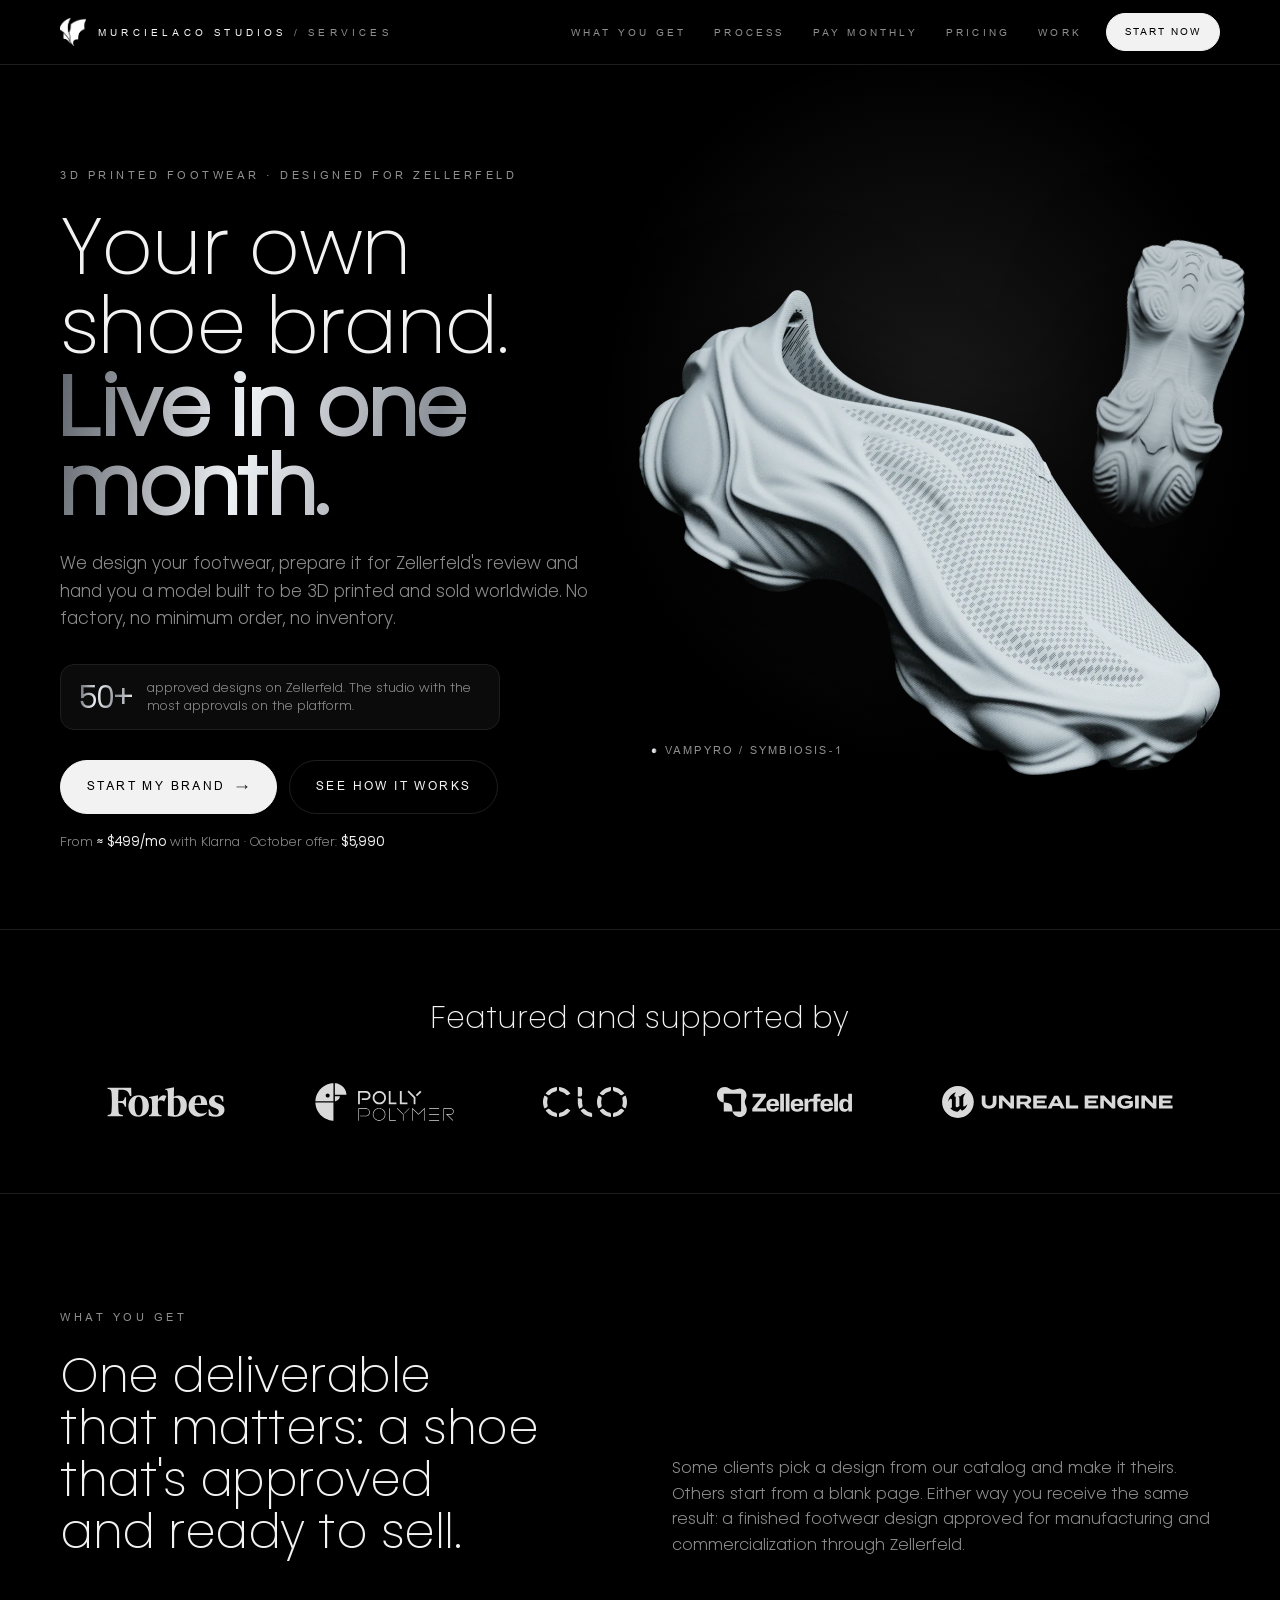
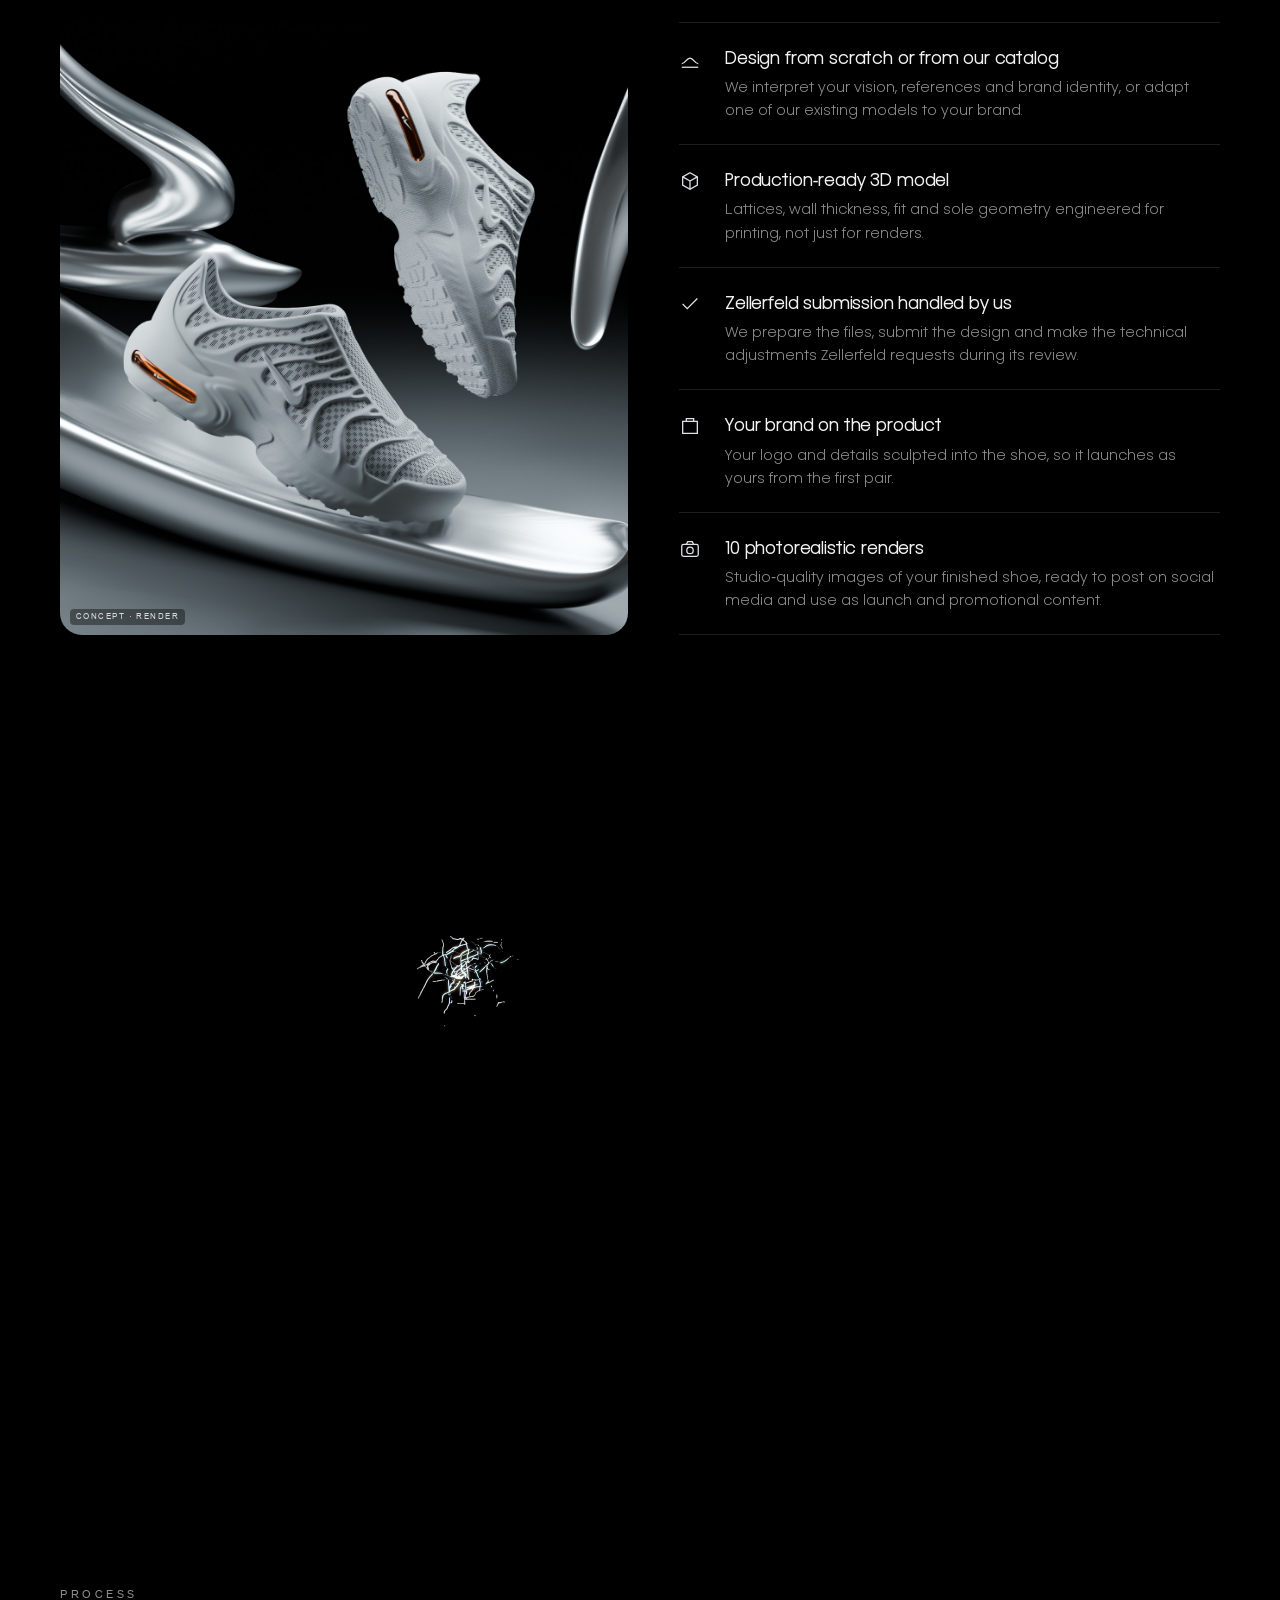
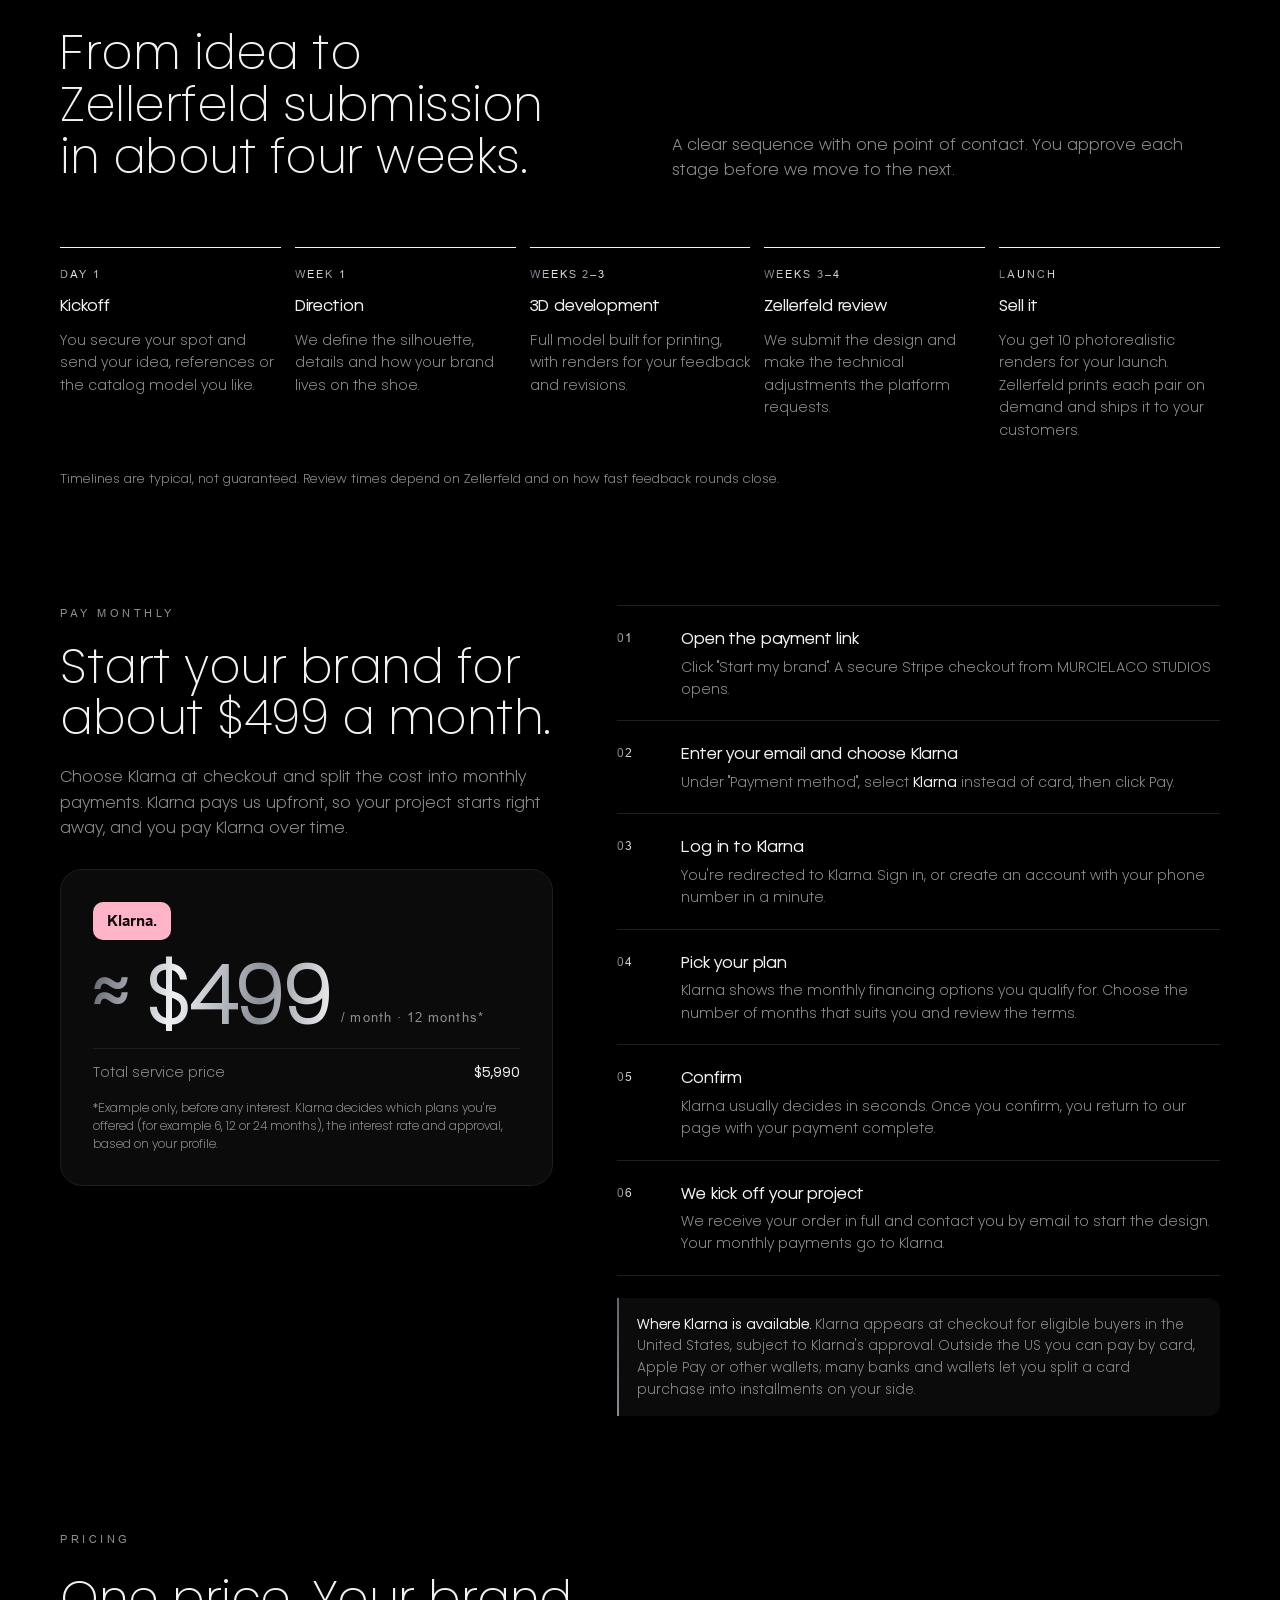
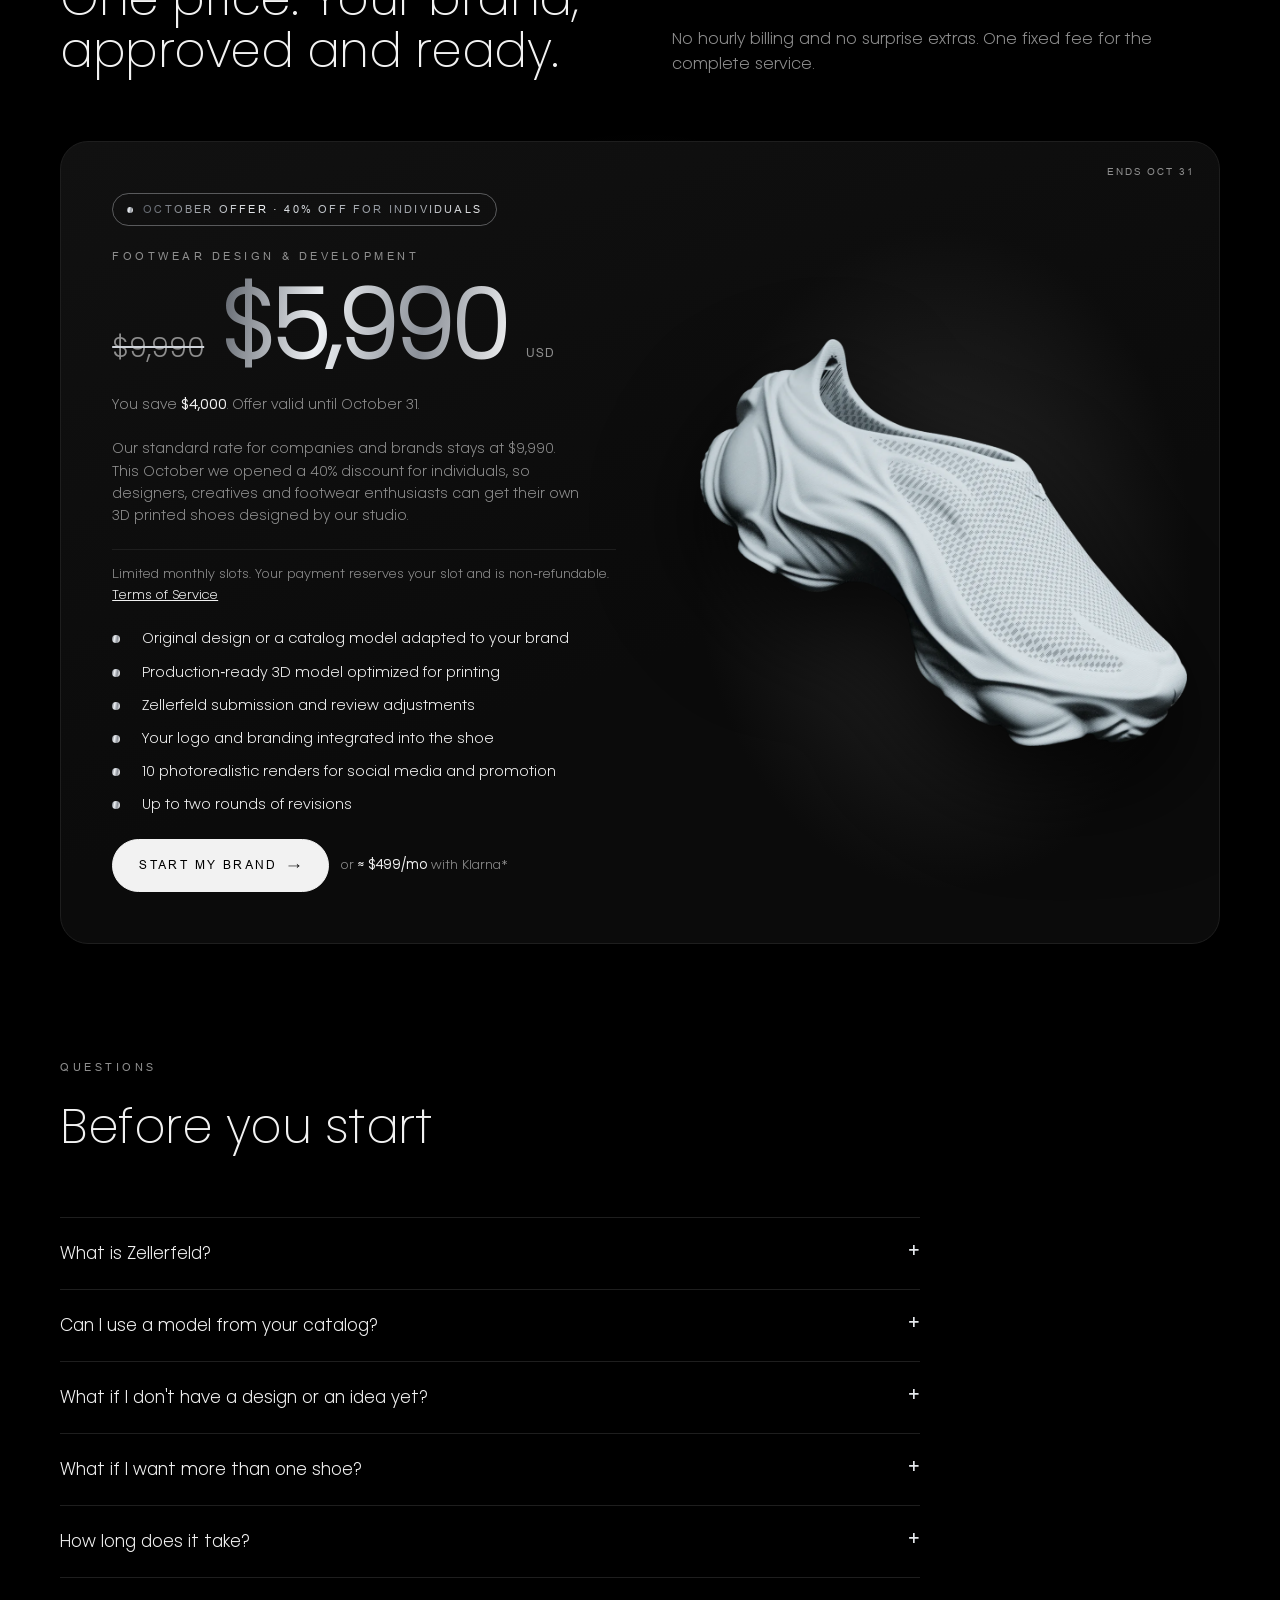
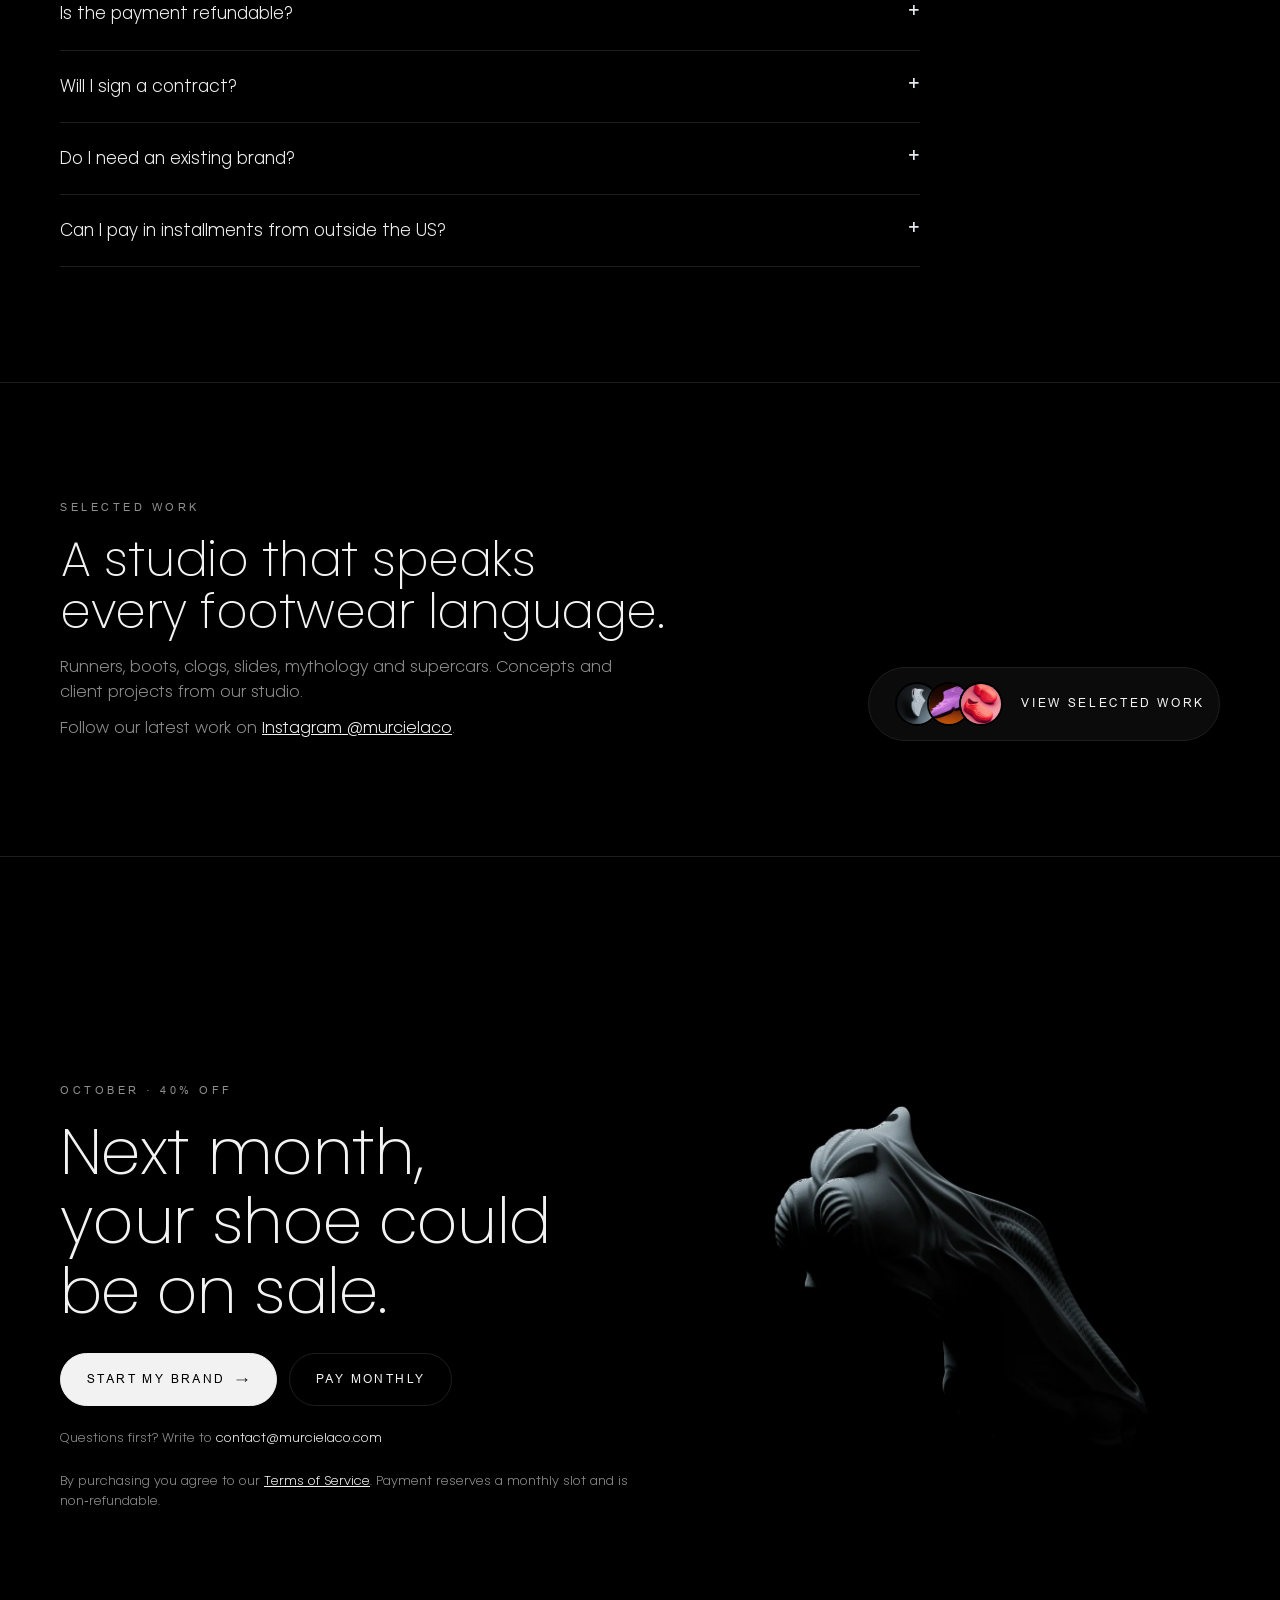
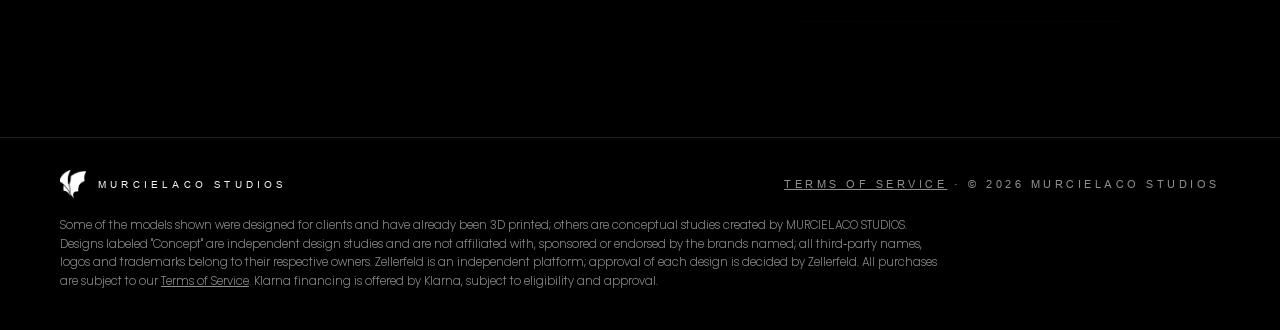
==== commit 1c94e29e: "Smaller render label; swap non-embeddable reel" ====
--- a/index.html
+++ b/index.html
@@ -104,7 +104,7 @@
 .deliver figure img{width:100%;height:100%;object-fit:cover;position:absolute;inset:0}
 .deliver figure img.rot{opacity:0;transition:opacity 1.6s ease}
 .deliver figure img.rot.on{opacity:1}
-.deliver figure figcaption{position:absolute;left:18px;bottom:16px;font-family:var(--util);font-size:10px;letter-spacing:.24em;text-transform:uppercase;color:var(--bone);background:rgba(0,0,0,.6);padding:7px 10px;border-radius:6px}
+.deliver figure figcaption{position:absolute;left:10px;bottom:10px;font-family:var(--util);font-size:8px;line-height:1;letter-spacing:.18em;text-transform:uppercase;color:rgba(255,255,255,.8);background:rgba(0,0,0,.4);padding:4px 6px;border-radius:4px;z-index:2}
 .items{display:grid;border-top:1px solid var(--line);align-content:start}
 .item{display:grid;grid-template-columns:28px minmax(0,1fr);gap:18px;padding-block:22px;border-bottom:1px solid var(--line)}
 .item svg{width:22px;height:22px;stroke:var(--signal);fill:none;stroke-width:1.4;margin-top:3px}
@@ -620,7 +620,7 @@
       count=document.getElementById('count'), opener=document.getElementById('openGallery');
   var slides=[].slice.call(track.querySelectorAll('.slide'));
   /* Latest 25 posts from instagram.com/murcielaco (grid order, incl. collabs). Official Instagram embeds. */
-  var IG_POSTS=["p/DPUTx77AQms","reel/DHYwg3Zu5FL","p/DdWc3Pkkfd-","p/DbCPbv6jndx","reel/DbCLwjBOyzp","p/DZHDxR9jkQN","p/DYkAlNSDg88","p/DYhdeR6DjDM","reel/DU6_JayDhDV","p/DU8VieSjiGE","reel/DVT4_9jDksA","p/DU0oTE7DtAM","p/DU5VJ6NDhoR","reel/DPUKiRlDUdC","reel/DSdN_2yEkxX","p/DQZcGl-jYhV","reel/DQZd_qFjWXs","reel/DRFFaKtDWLA","p/DHGu8xmib4q","reel/DLaOl4-s_Na","reel/DLYei-mPuGw","p/DITqQhAu8x5","reel/CwIdH3yBbMn","reel/DLSOg9IRQJS","p/DLfl7fcxr4Y"];
+  var IG_POSTS=["p/DPUTx77AQms","p/DdWc3Pkkfd-","p/DbCPbv6jndx","reel/DbCLwjBOyzp","p/DZHDxR9jkQN","p/DYkAlNSDg88","p/DYhdeR6DjDM","reel/DU6_JayDhDV","p/DU8VieSjiGE","reel/DVT4_9jDksA","p/DU0oTE7DtAM","p/DU5VJ6NDhoR","reel/DPUKiRlDUdC","reel/DSdN_2yEkxX","p/DQZcGl-jYhV","reel/DQZd_qFjWXs","reel/DRFFaKtDWLA","p/DHGu8xmib4q","reel/DLaOl4-s_Na","reel/DLYei-mPuGw","p/DITqQhAu8x5","reel/CwIdH3yBbMn","reel/DLSOg9IRQJS","p/DLfl7fcxr4Y","p/DU2hxfCDlca"];
   if(IG_POSTS.length){
     track.innerHTML=IG_POSTS.map(function(p,i){
       return '<figure class="slide ig-embed"><iframe data-src="https://www.instagram.com/'+p+'/embed/" title="Instagram post '+(i+1)+' by @murcielaco" loading="lazy" allowtransparency="true" scrolling="no" allow="autoplay; encrypted-media; picture-in-picture; clipboard-write"></iframe></figure>';
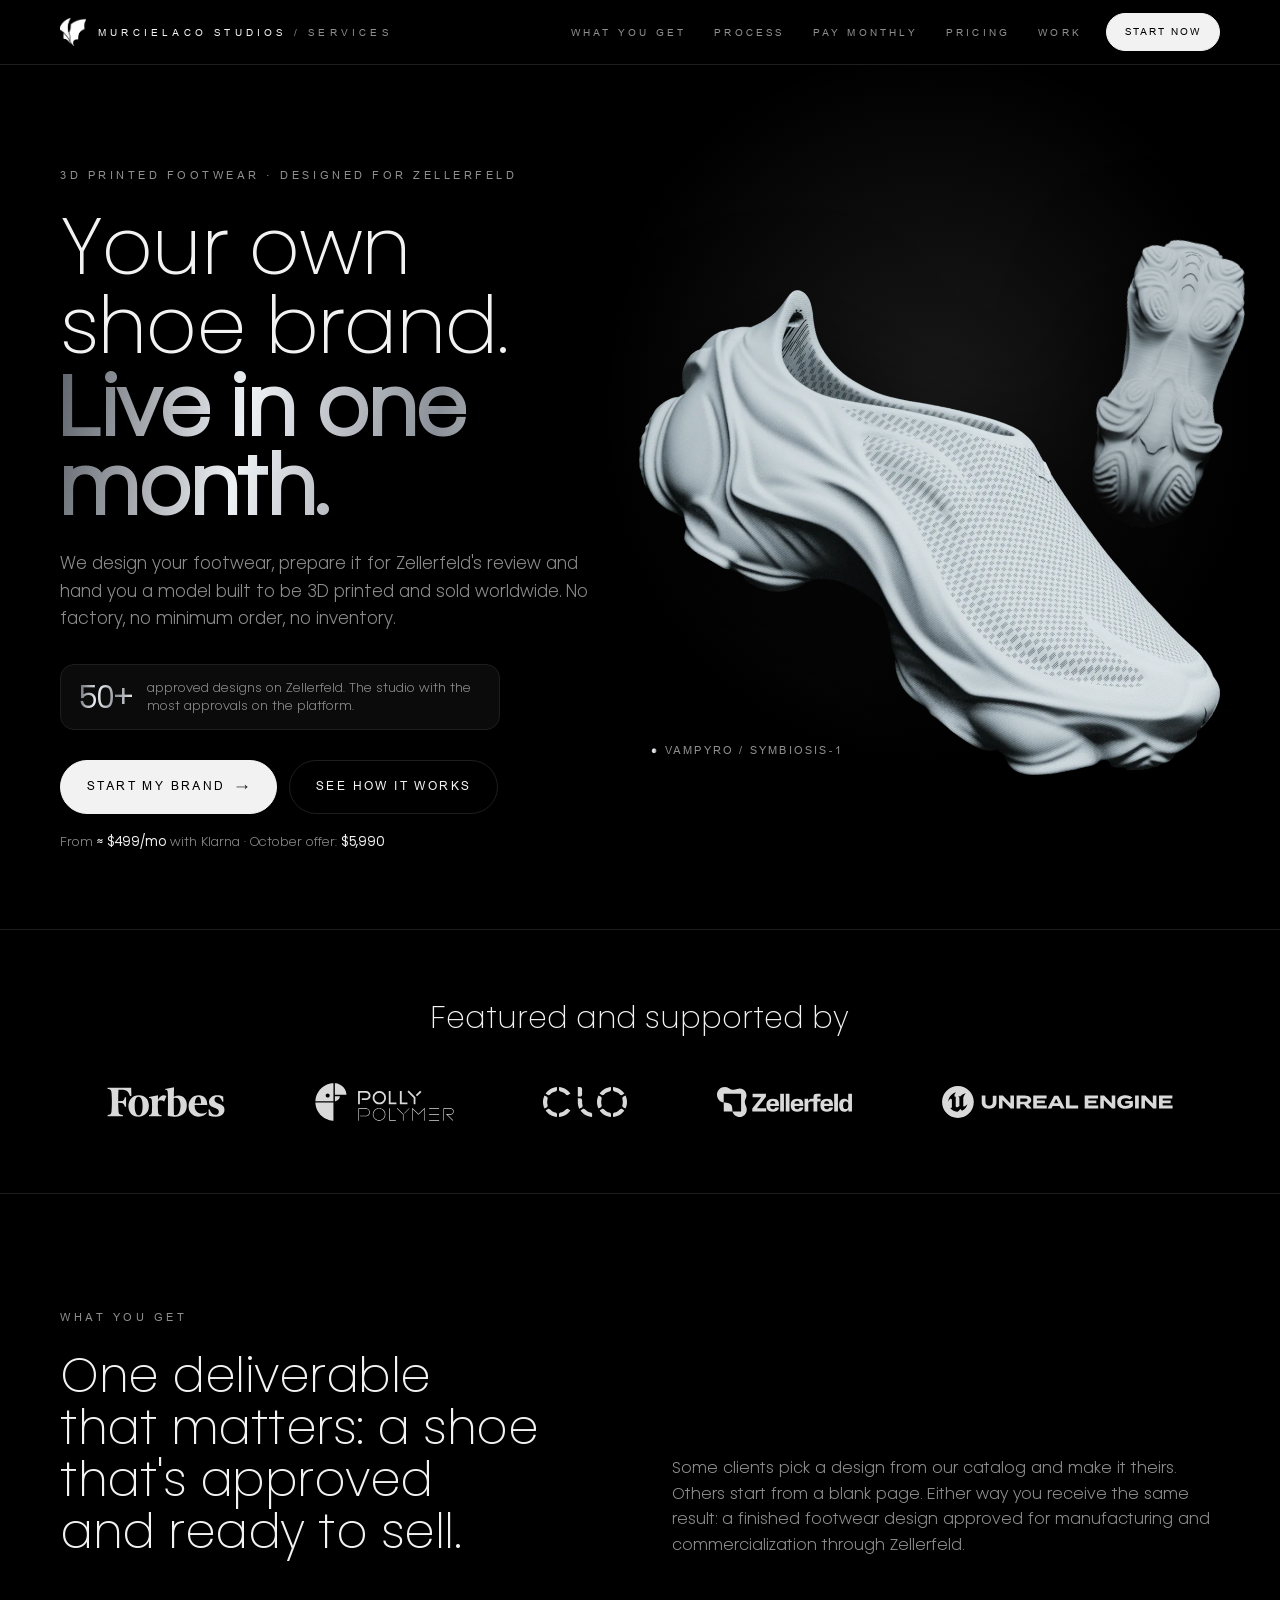
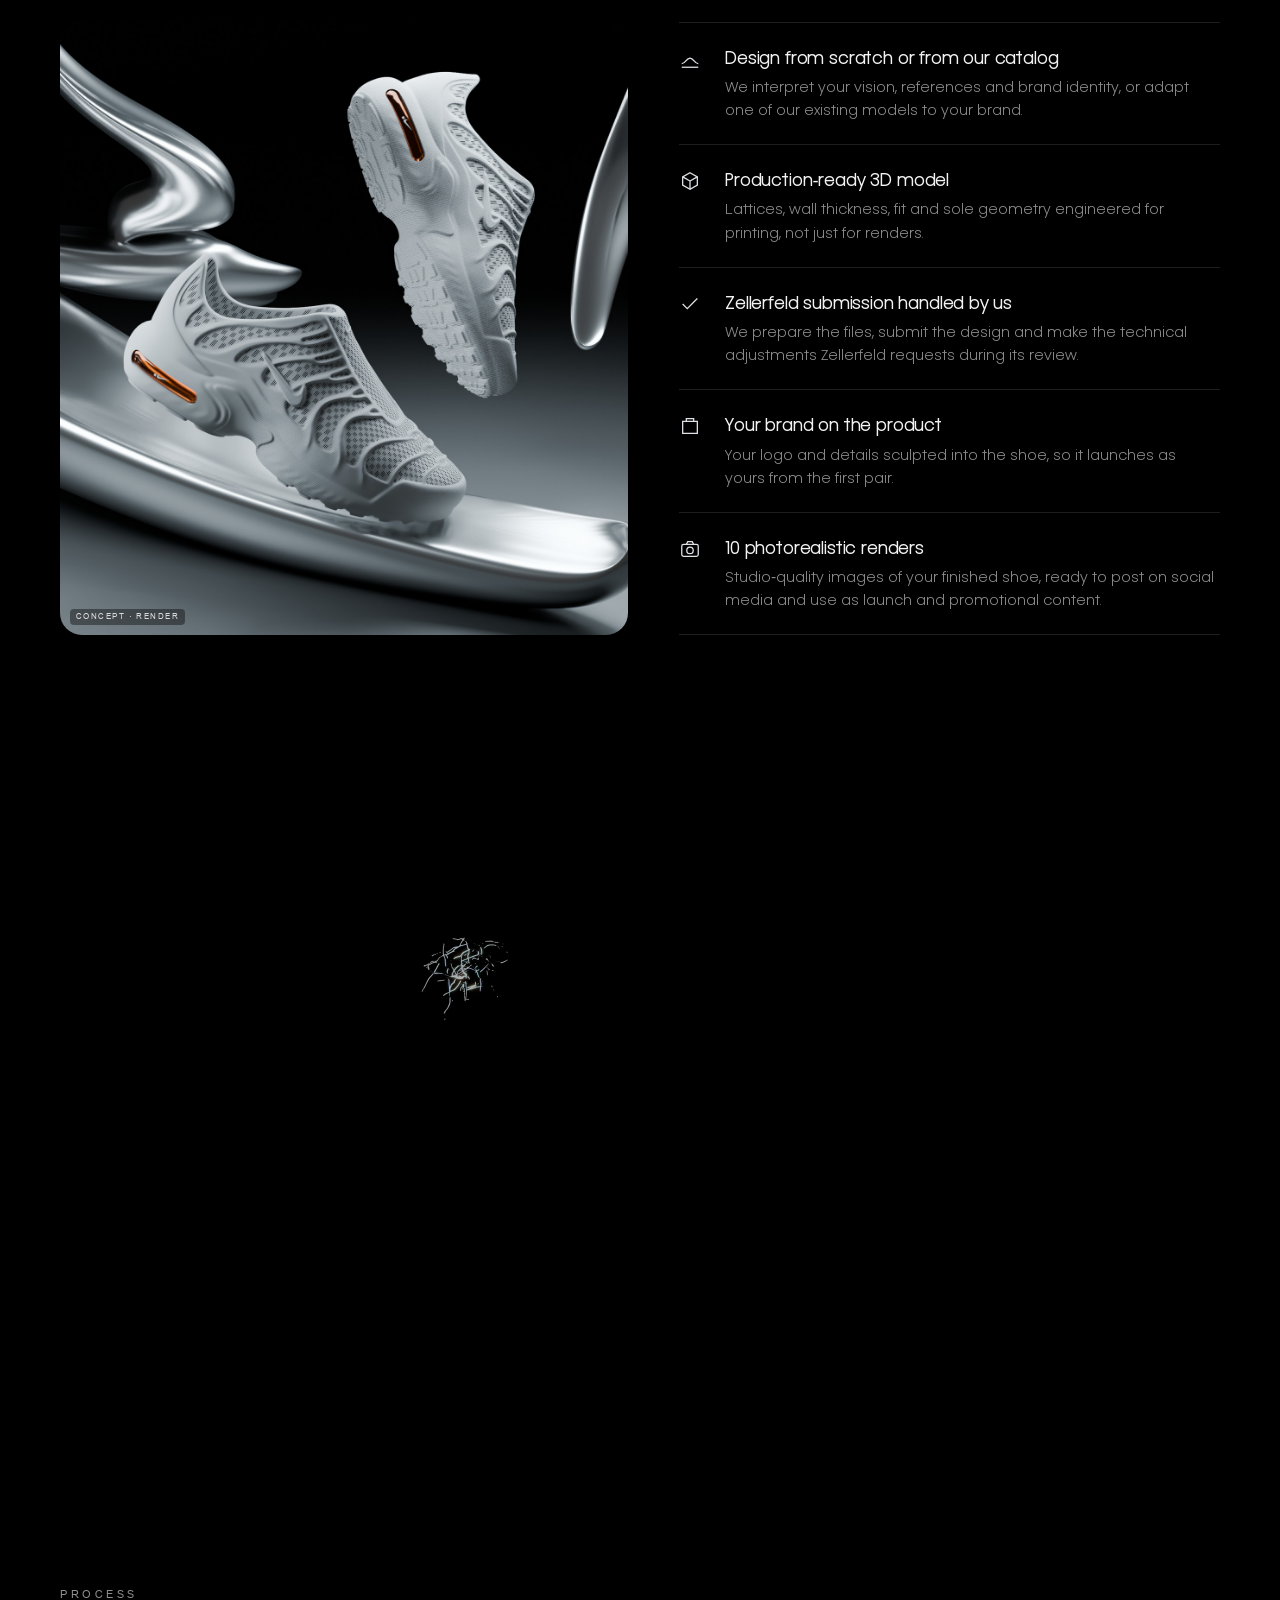
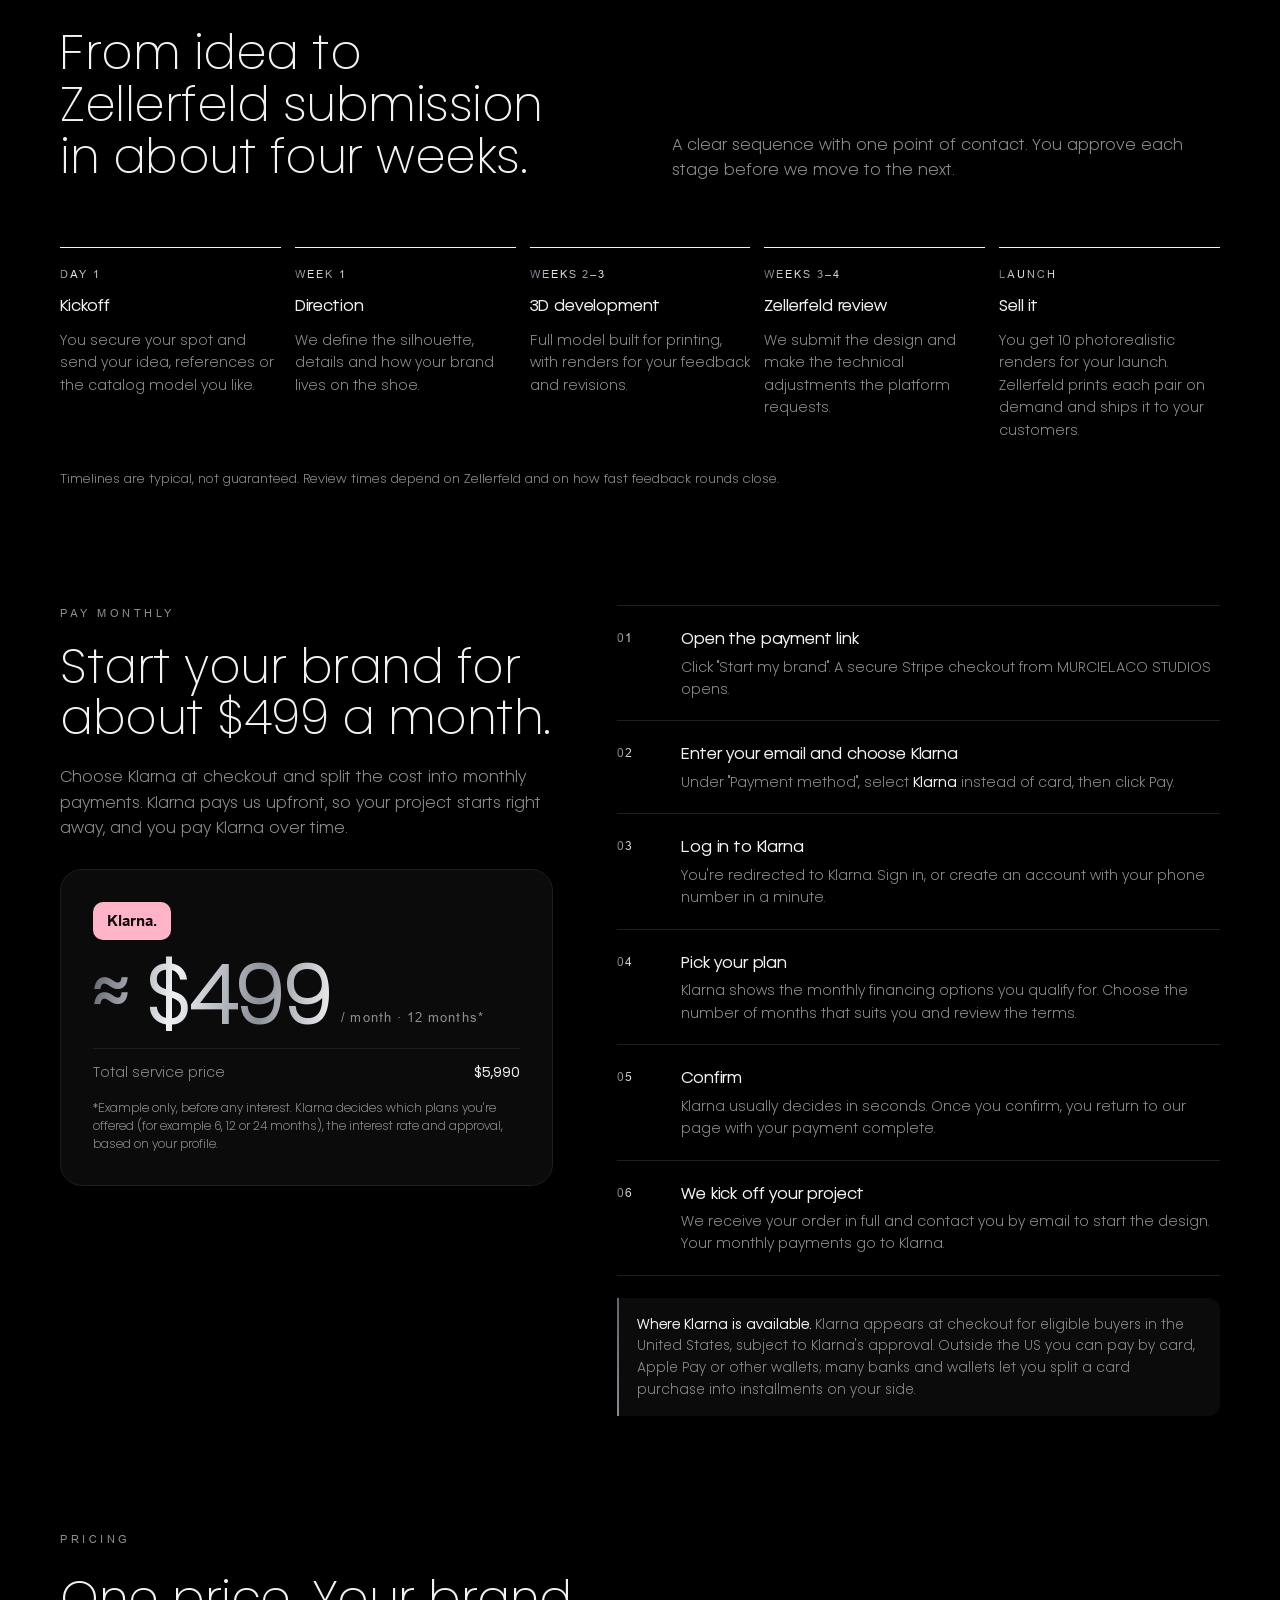
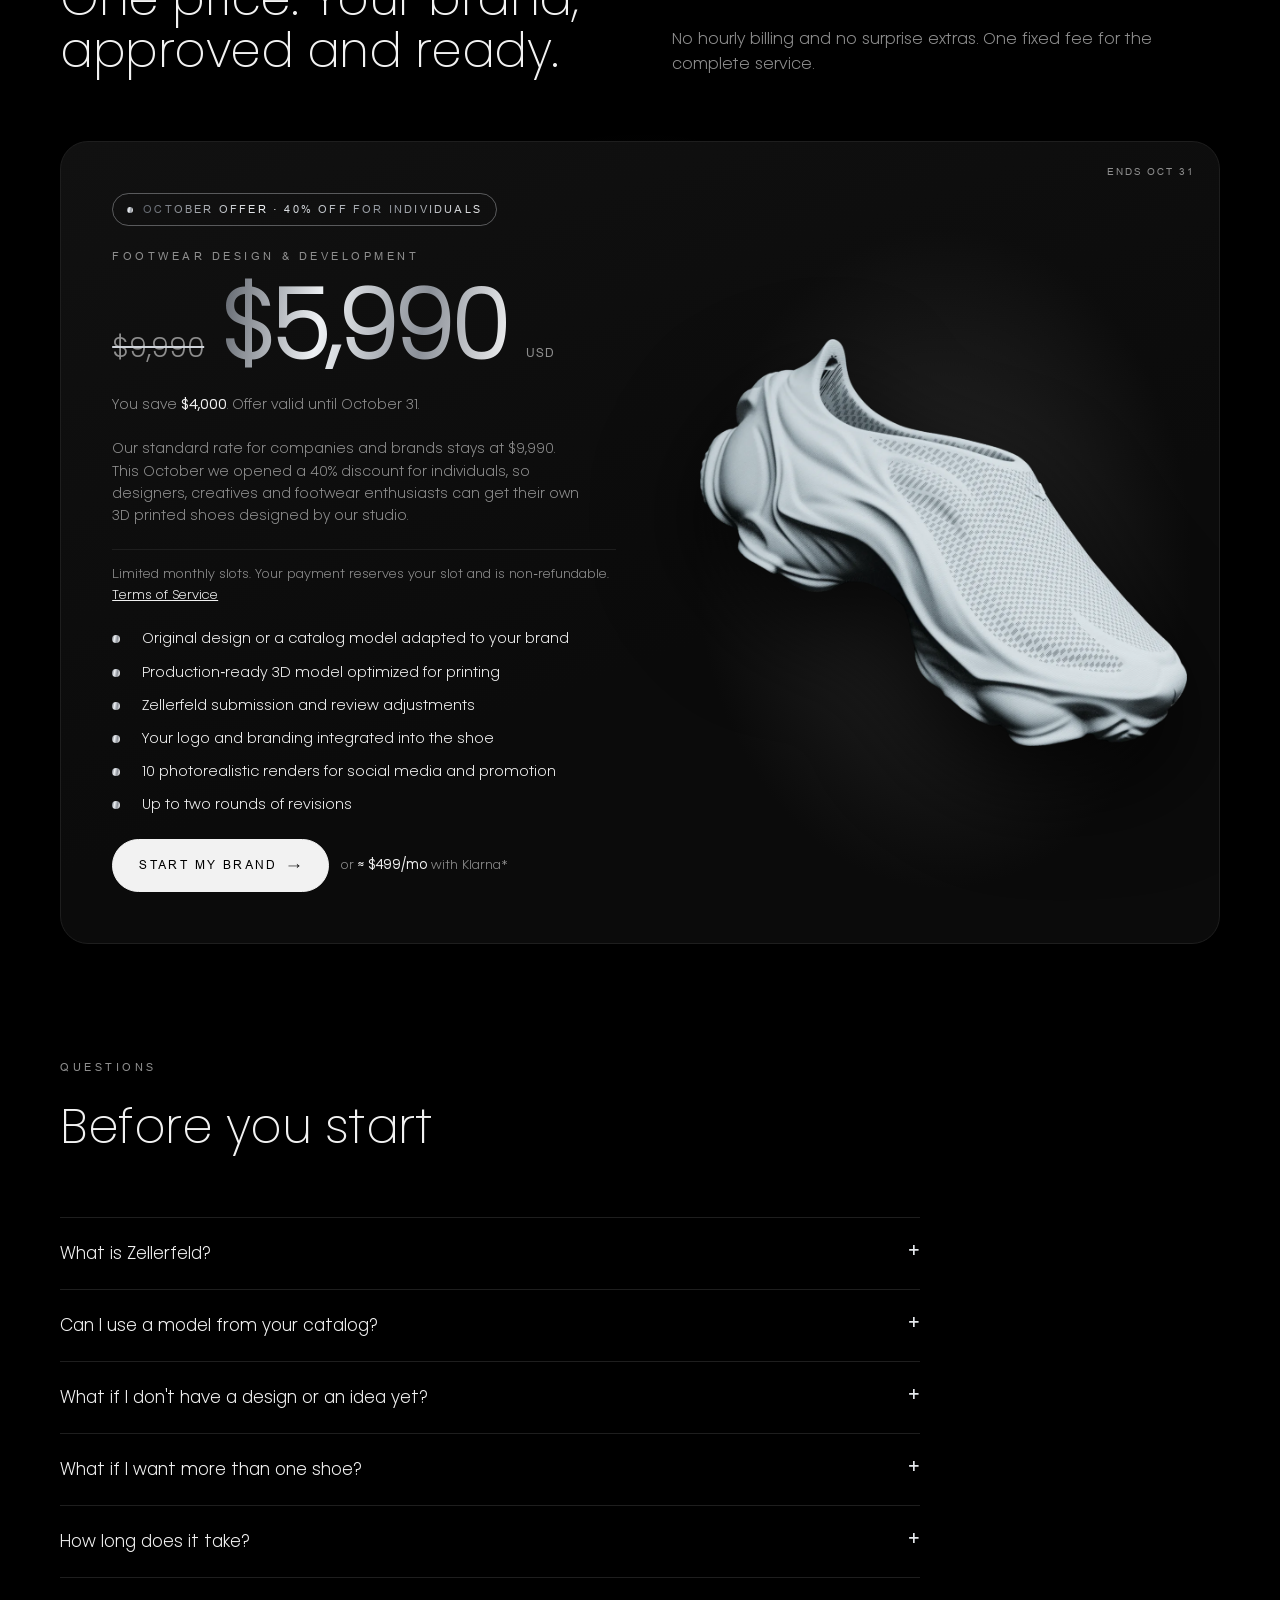
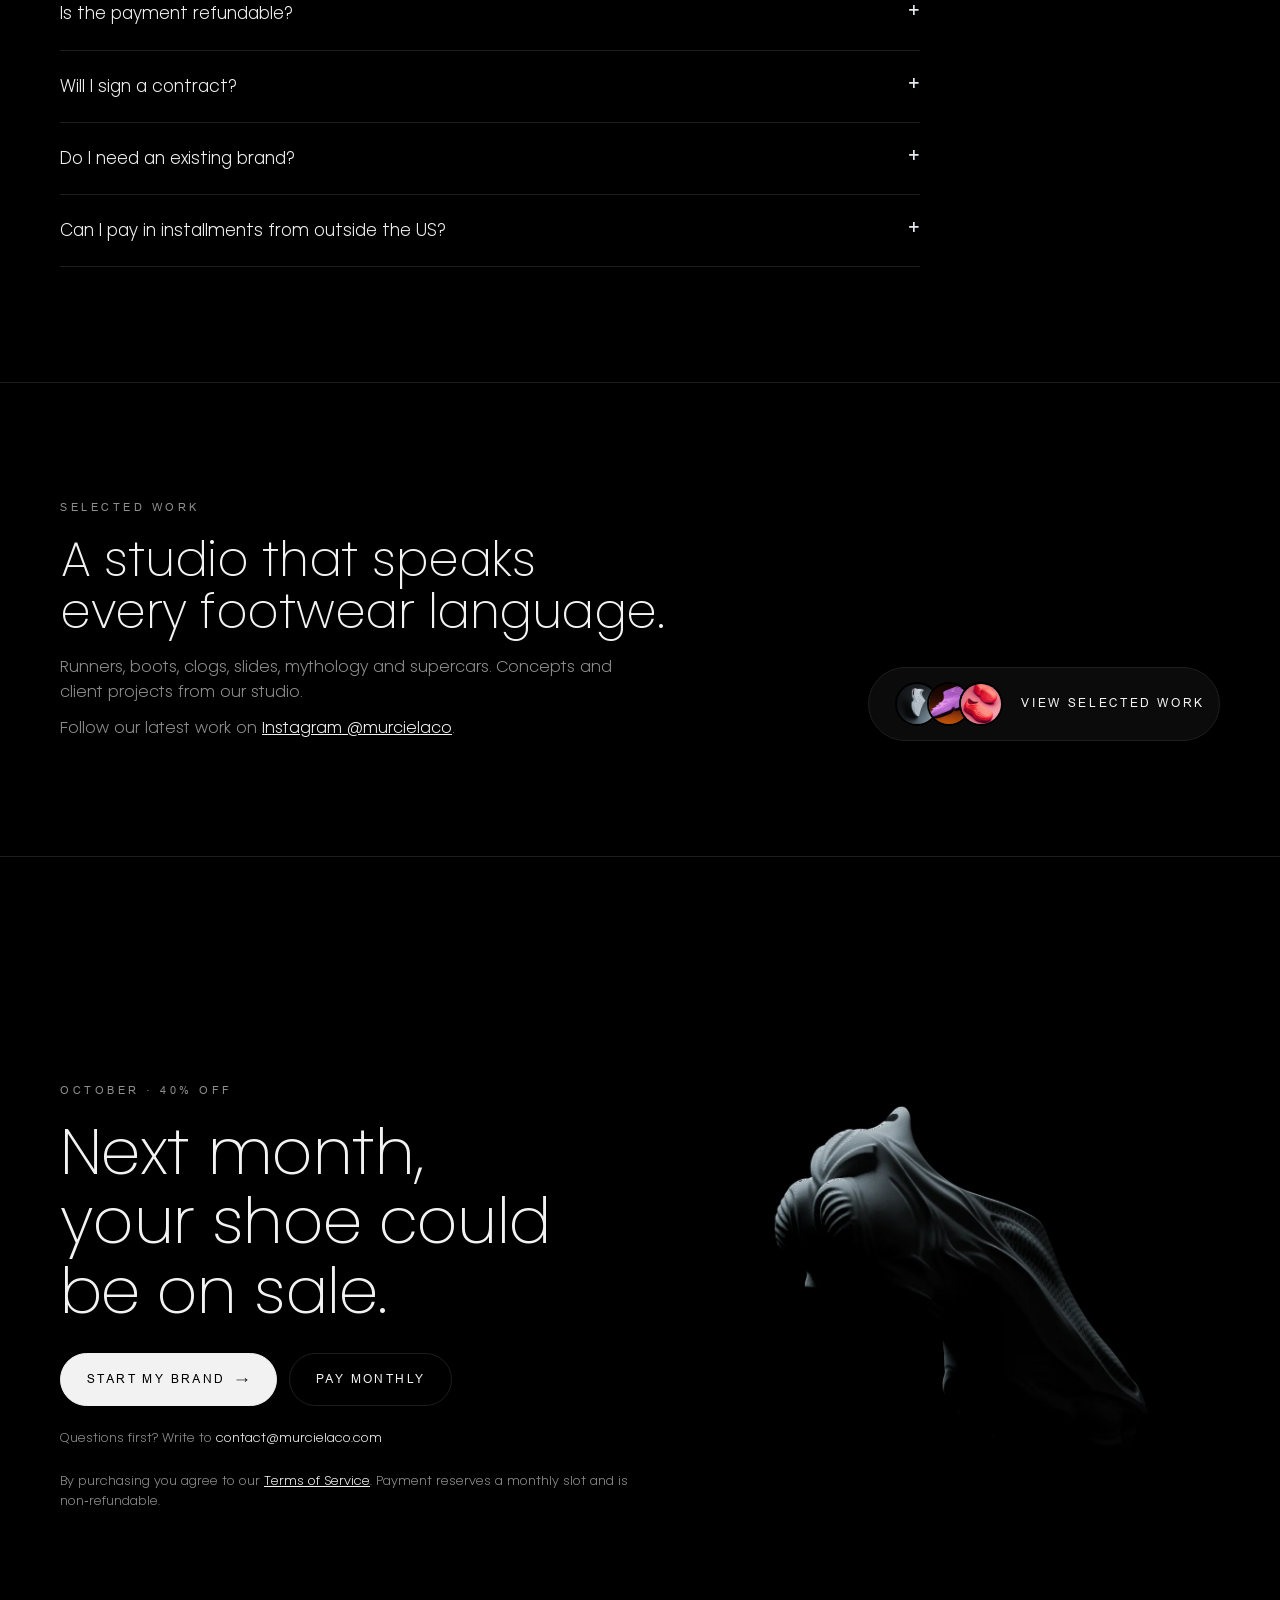
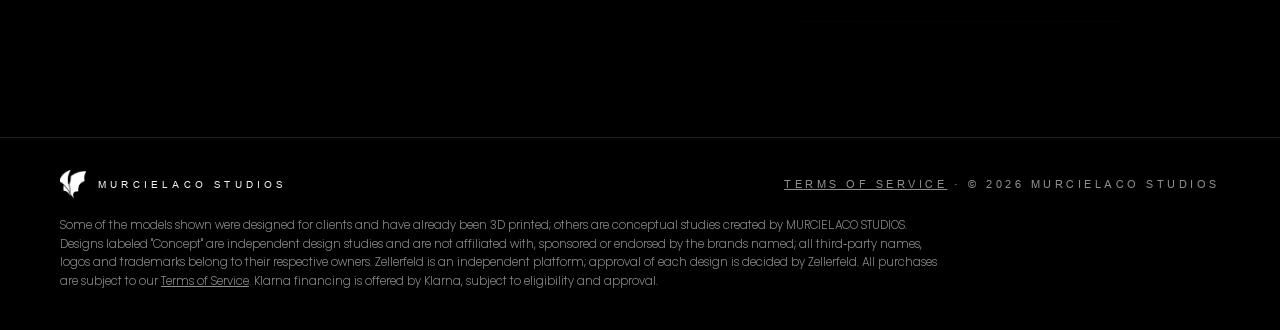
==== commit ab9cbf6f: "Tab titles: MURCIELACO STUDIOS | Services" ====
--- a/index.html
+++ b/index.html
@@ -3,7 +3,7 @@
 <head>
 <meta charset="utf-8">
 <meta name="viewport" content="width=device-width, initial-scale=1, viewport-fit=cover">
-<title>MURCIELACO STUDIOS Services</title>
+<title>MURCIELACO STUDIOS | Services</title>
 <meta name="description" content="Your own 3D printed footwear brand, approved on Zellerfeld and launch-ready in about one month. Designed by MURCIELACO STUDIOS.">
 <link rel="icon" href="assets/logo.png">
 <style>
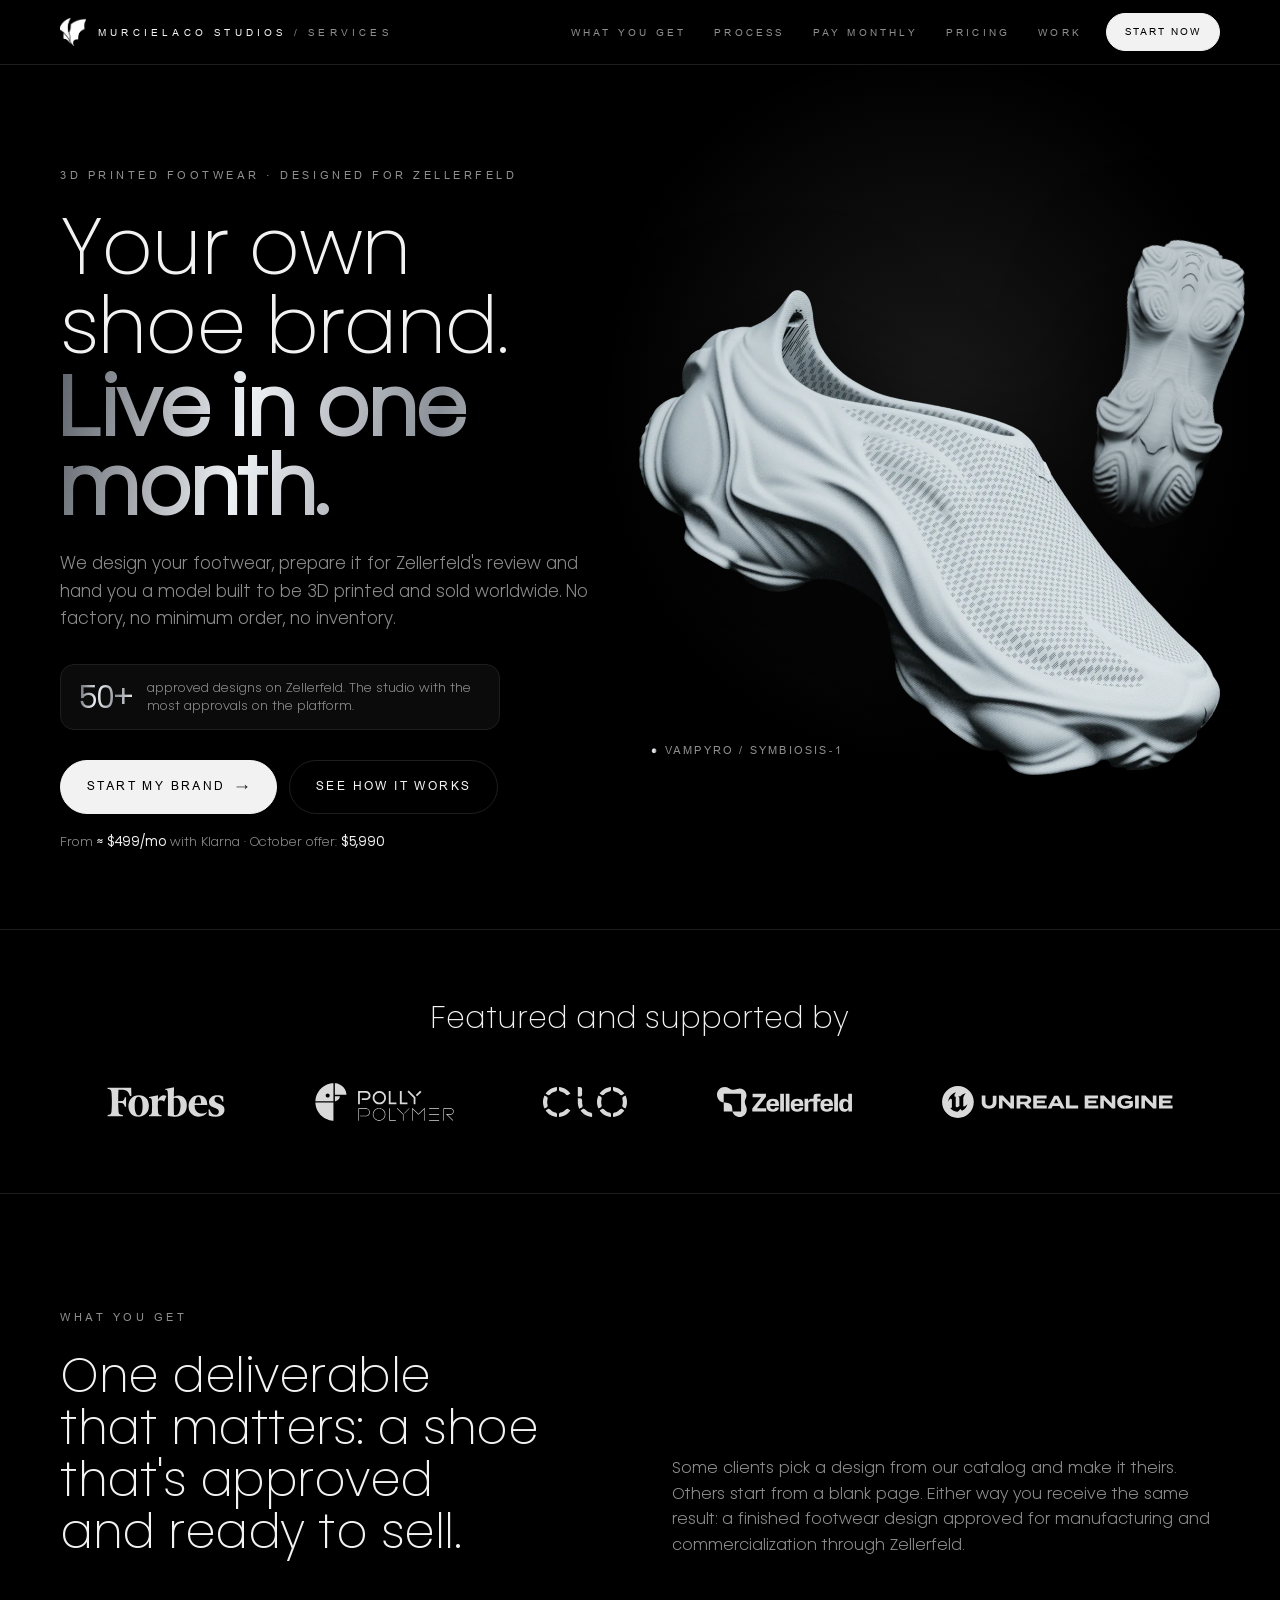
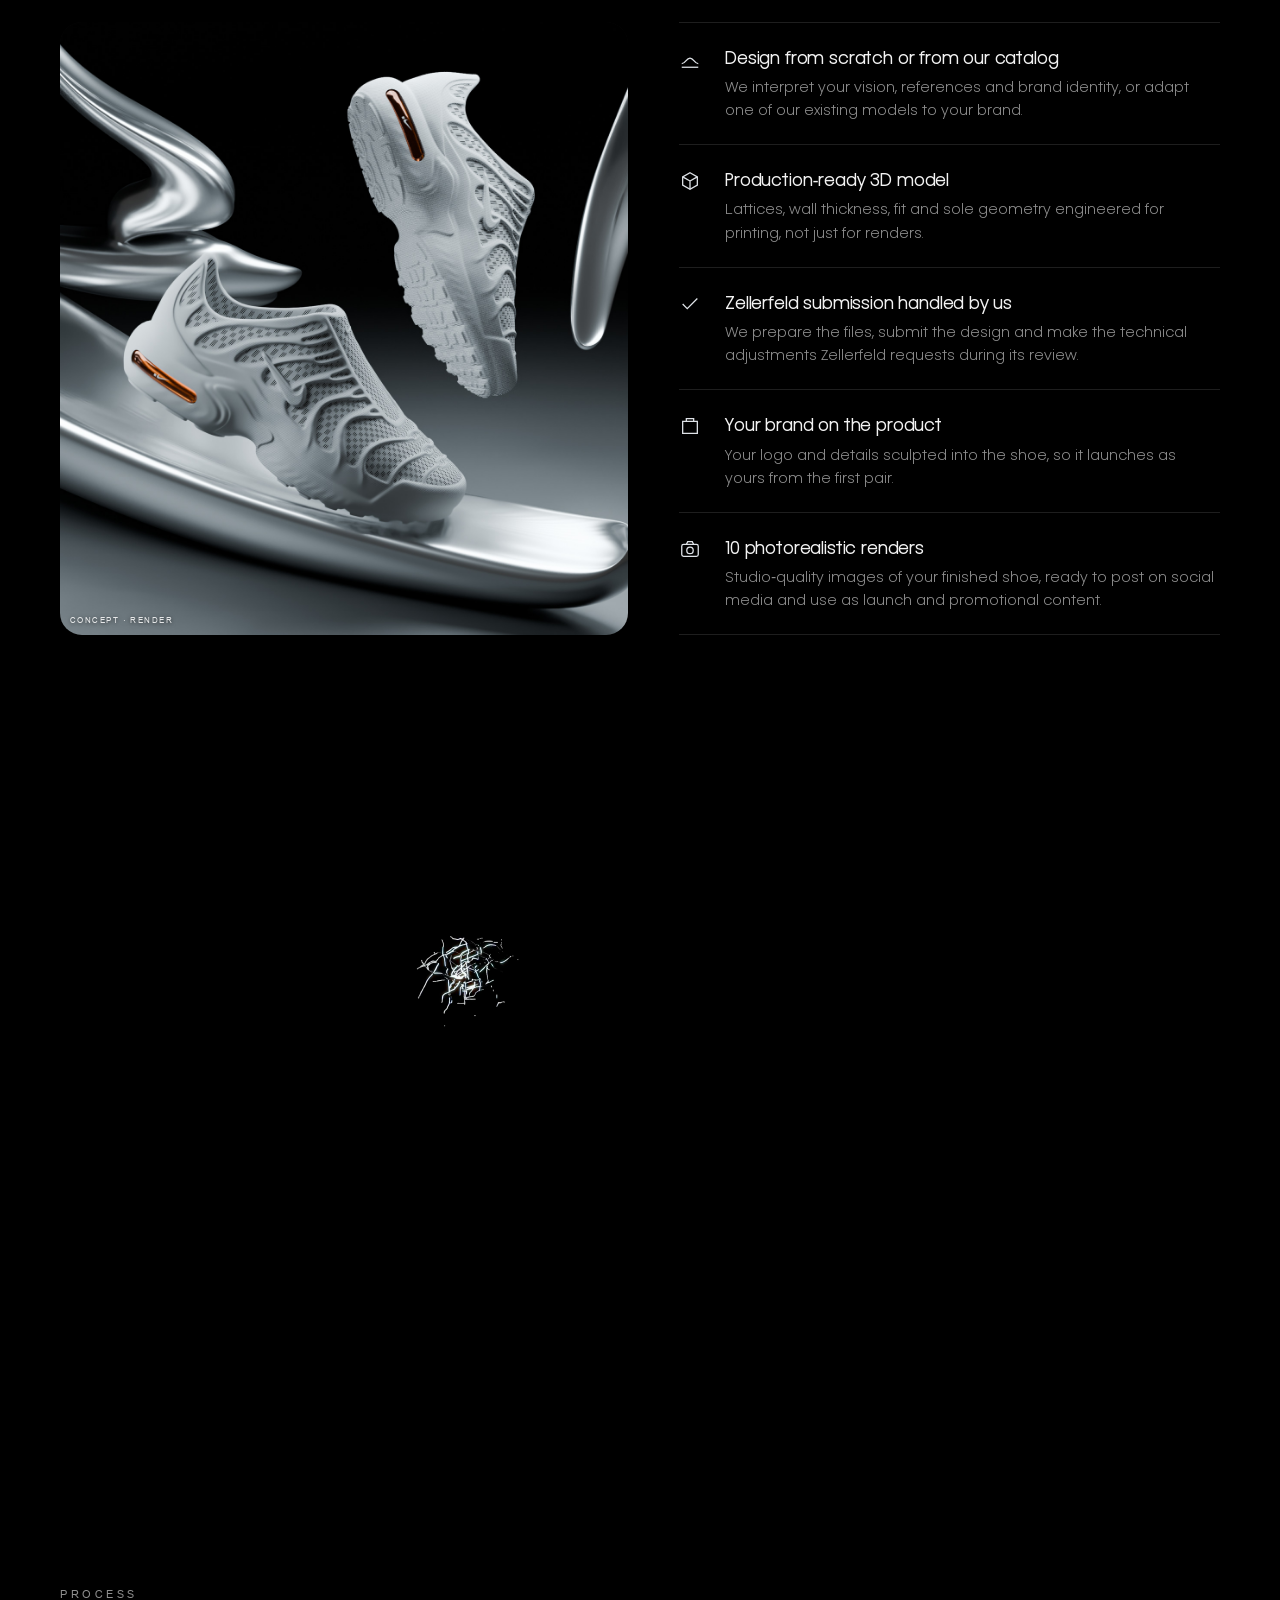
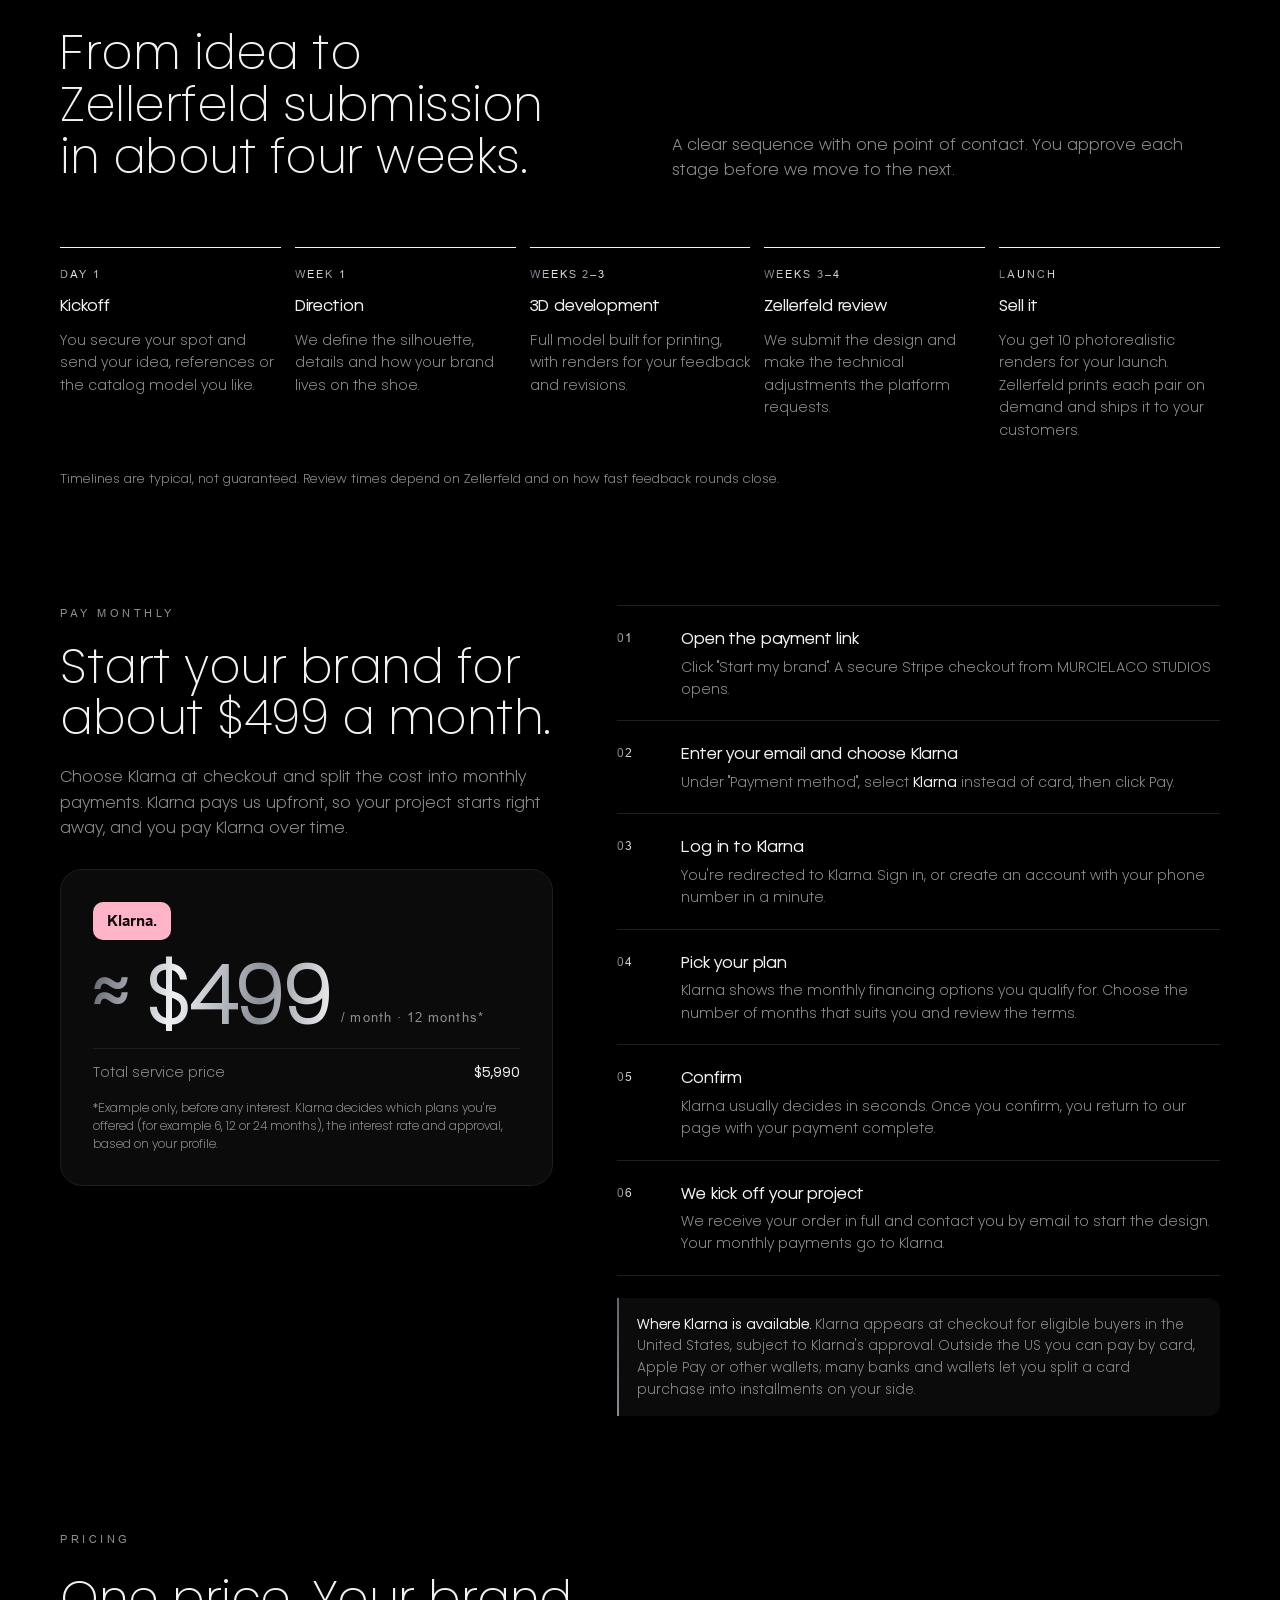
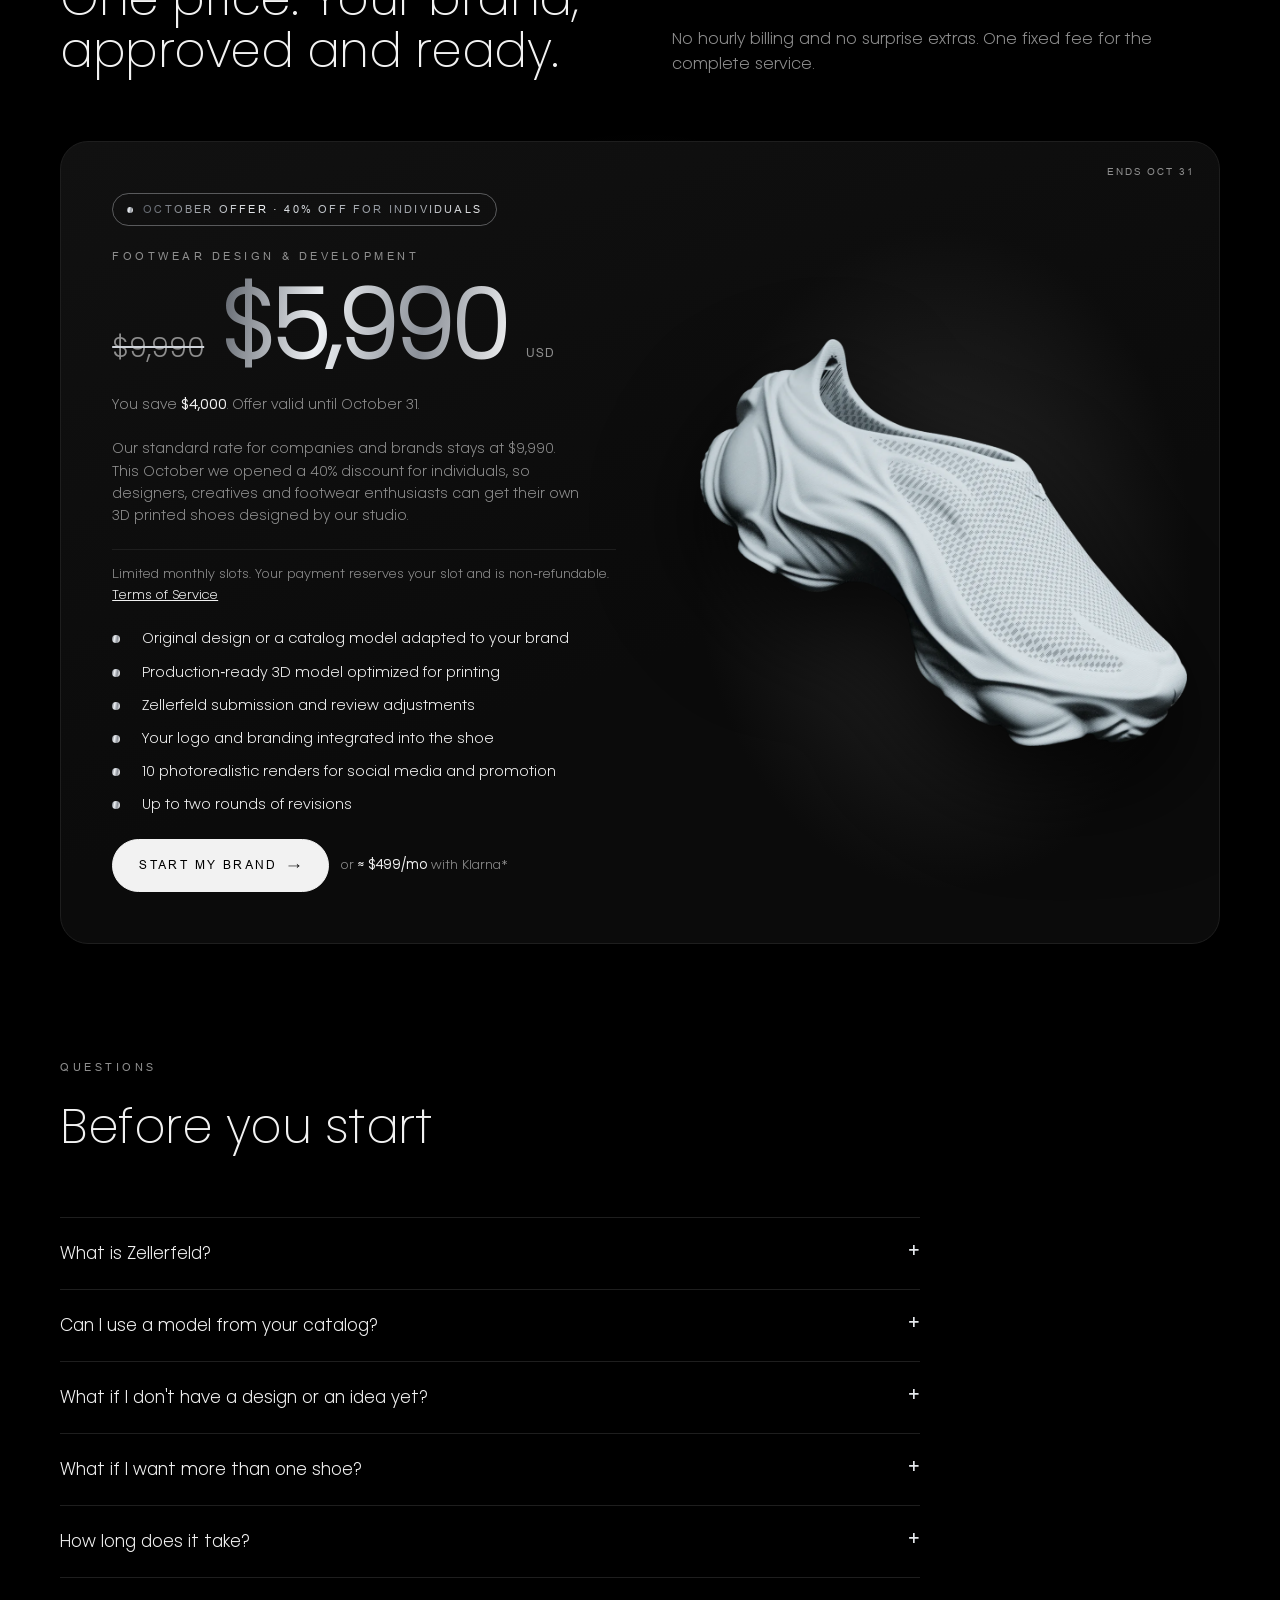
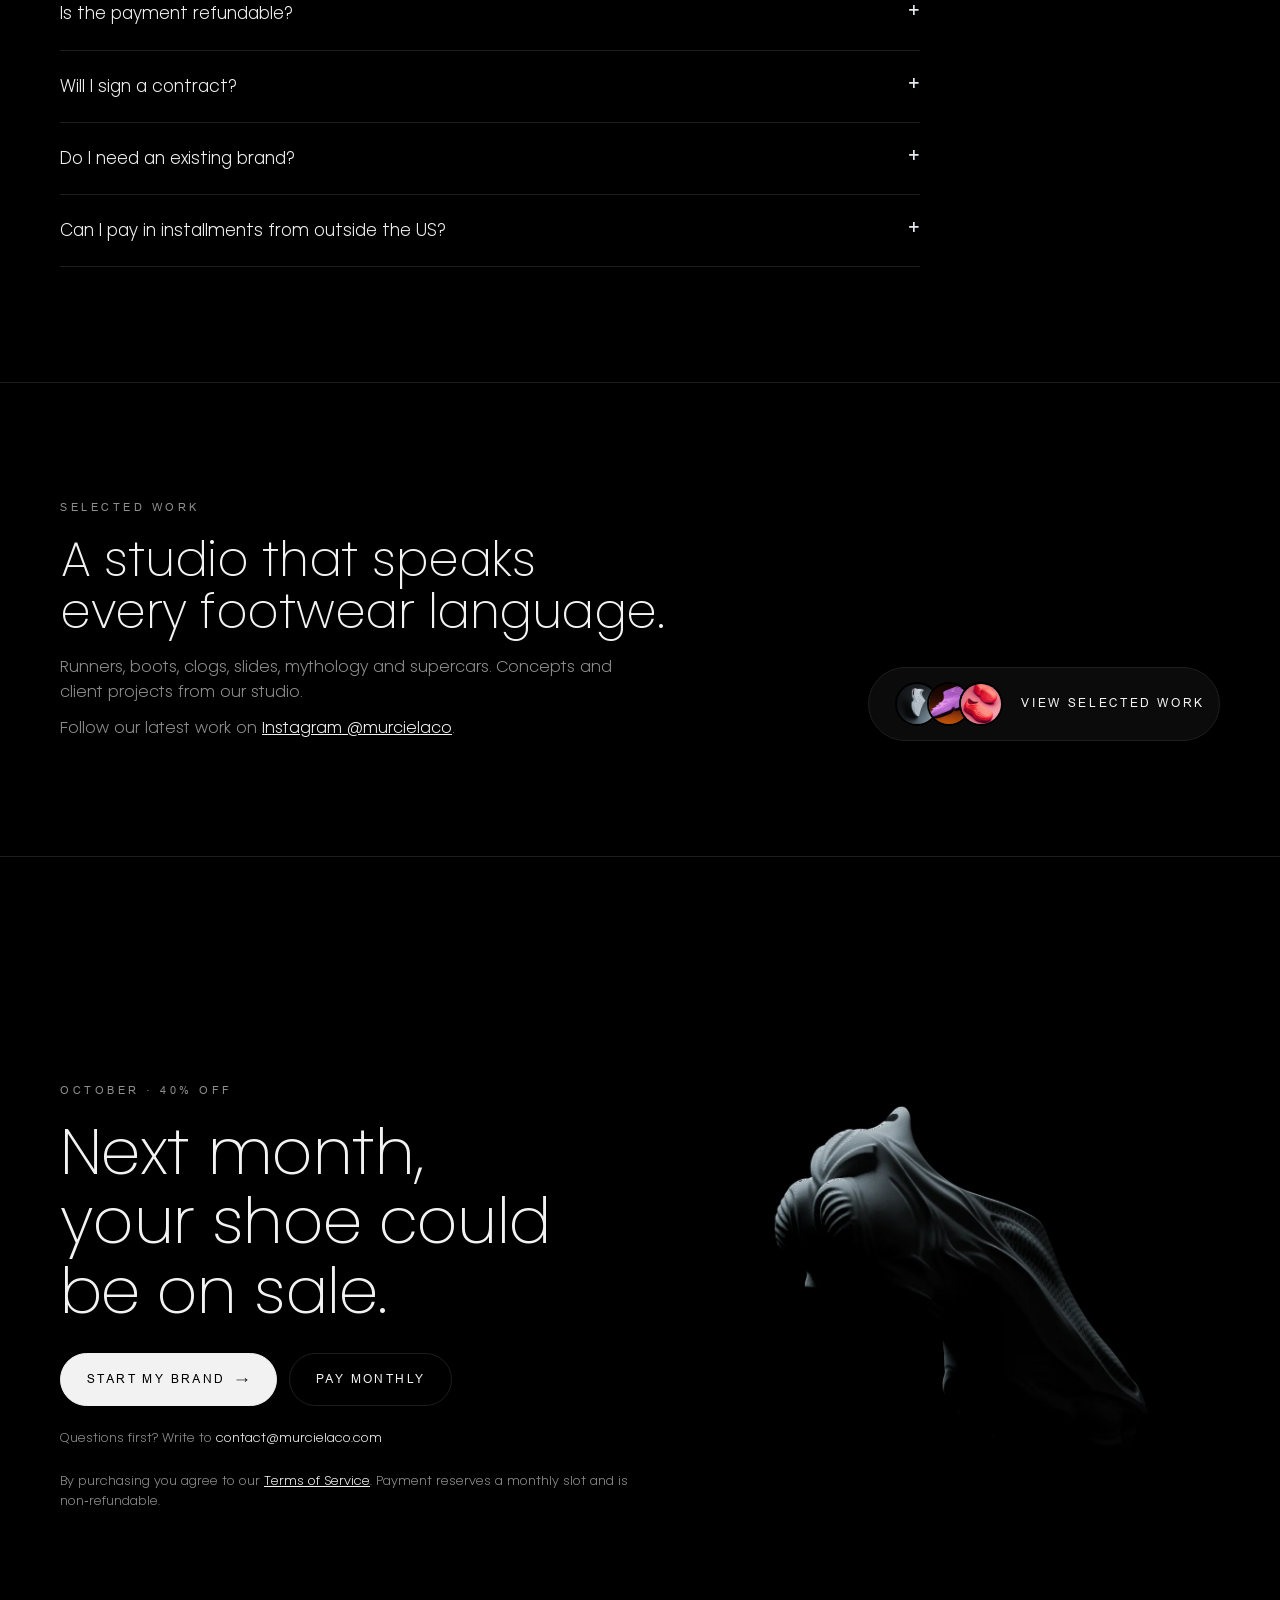
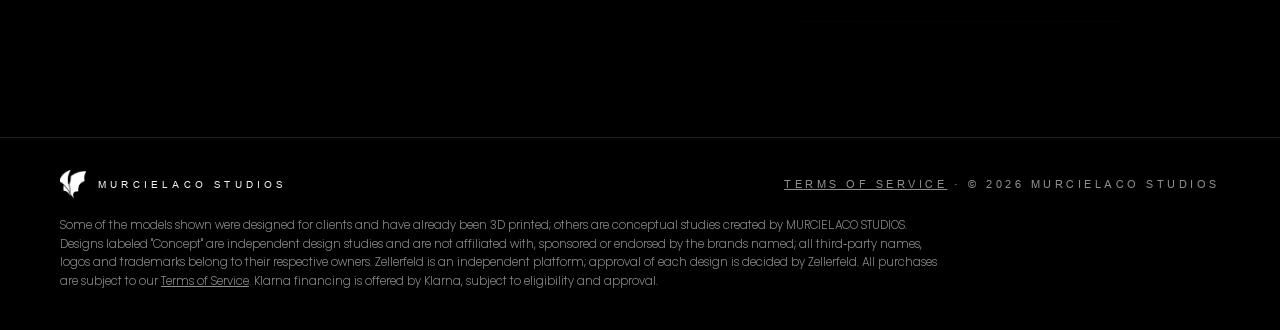
==== commit 9e5f1081: "Render label: text only, no background" ====
--- a/index.html
+++ b/index.html
@@ -104,7 +104,7 @@
 .deliver figure img{width:100%;height:100%;object-fit:cover;position:absolute;inset:0}
 .deliver figure img.rot{opacity:0;transition:opacity 1.6s ease}
 .deliver figure img.rot.on{opacity:1}
-.deliver figure figcaption{position:absolute;left:10px;bottom:10px;font-family:var(--util);font-size:8px;line-height:1;letter-spacing:.18em;text-transform:uppercase;color:rgba(255,255,255,.8);background:rgba(0,0,0,.4);padding:4px 6px;border-radius:4px;z-index:2}
+.deliver figure figcaption{position:absolute;left:10px;bottom:10px;font-family:var(--util);font-size:8px;line-height:1;letter-spacing:.18em;text-transform:uppercase;color:rgba(255,255,255,.85);background:none;padding:0;text-shadow:0 1px 4px rgba(0,0,0,.6);z-index:2}
 .items{display:grid;border-top:1px solid var(--line);align-content:start}
 .item{display:grid;grid-template-columns:28px minmax(0,1fr);gap:18px;padding-block:22px;border-bottom:1px solid var(--line)}
 .item svg{width:22px;height:22px;stroke:var(--signal);fill:none;stroke-width:1.4;margin-top:3px}
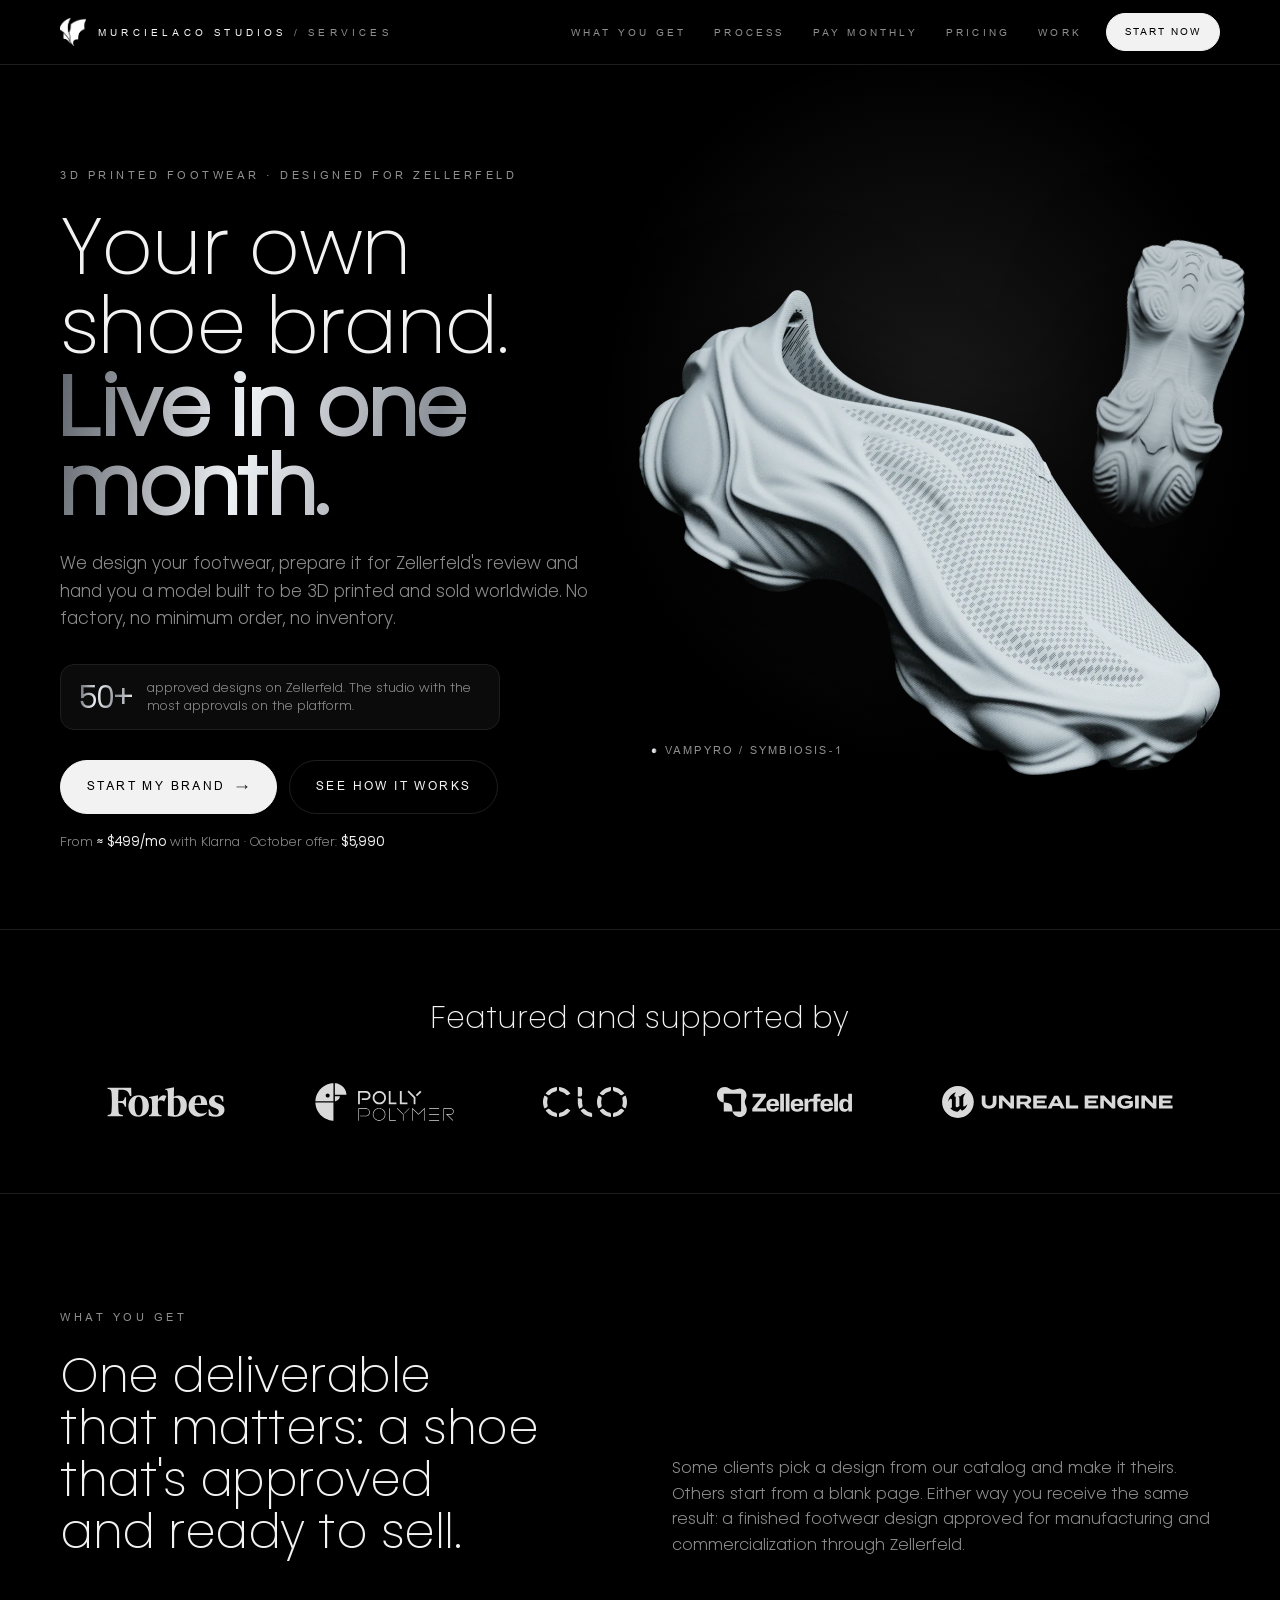
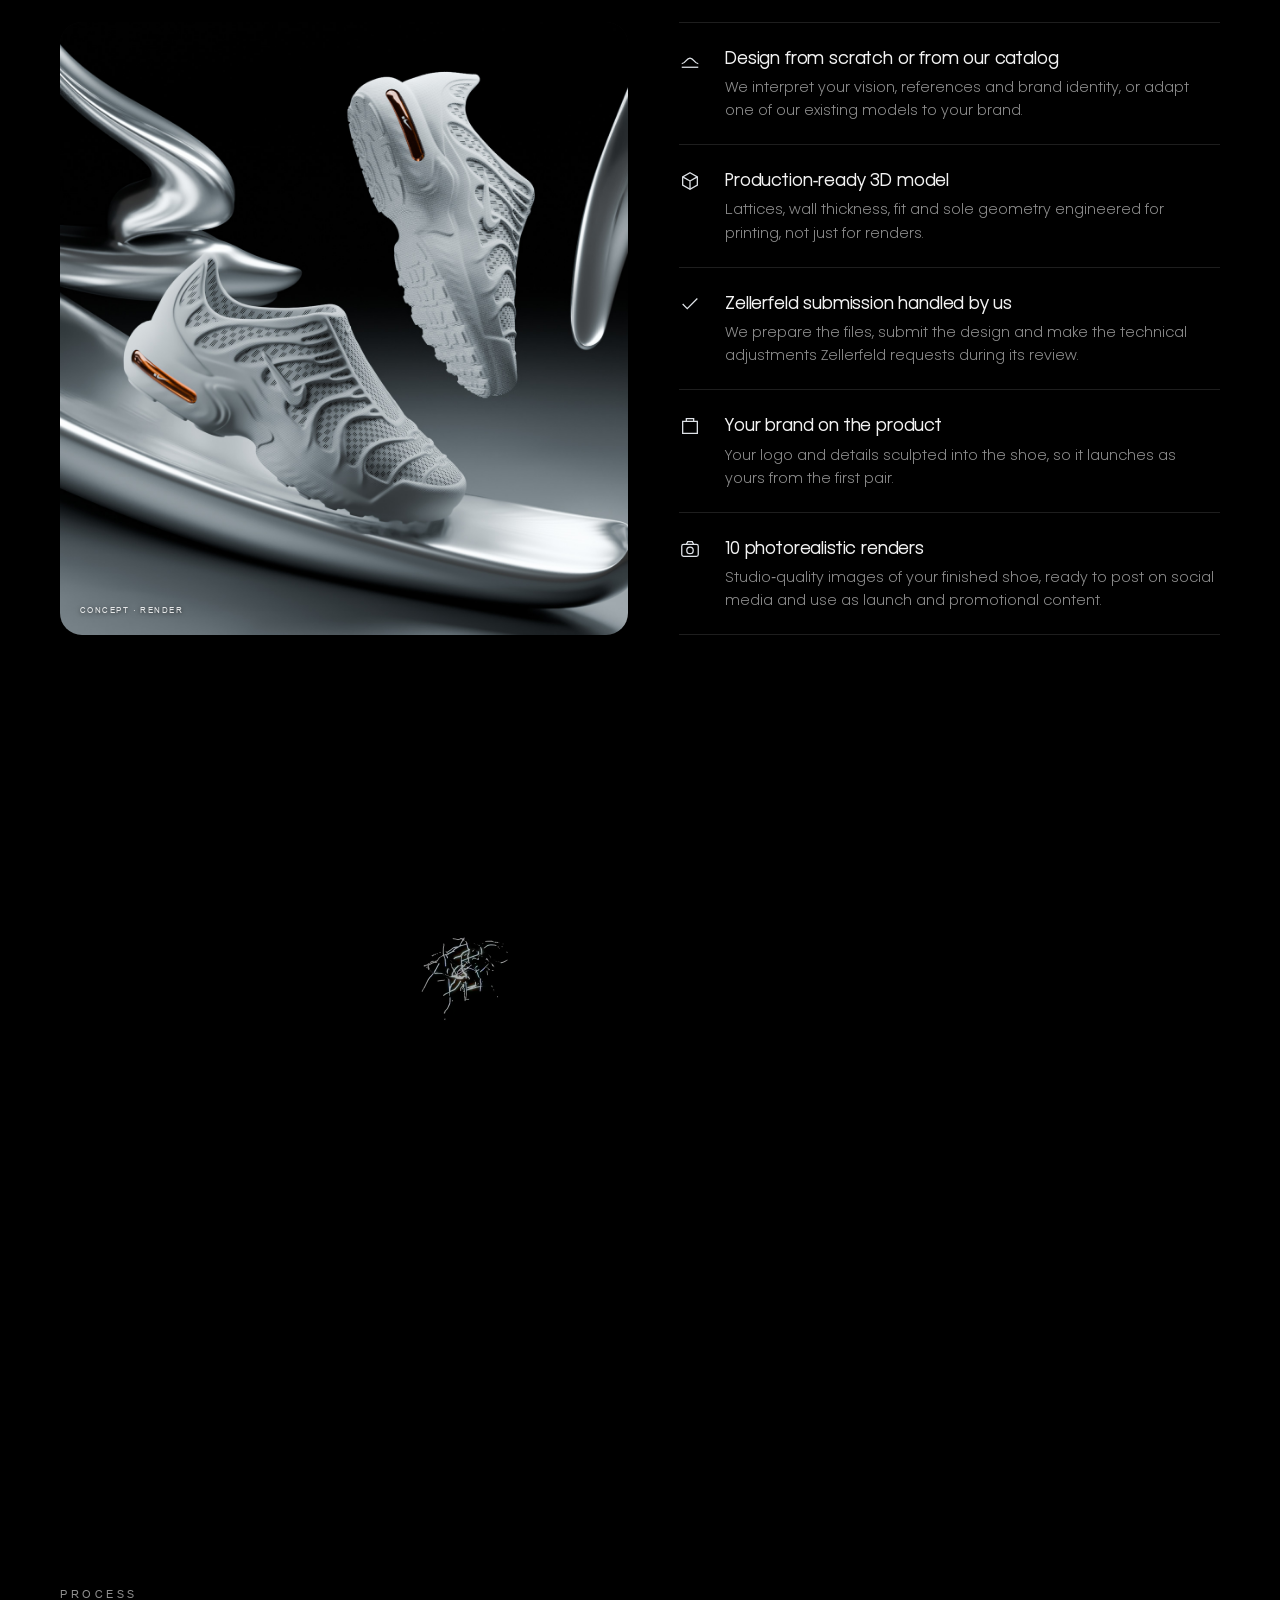
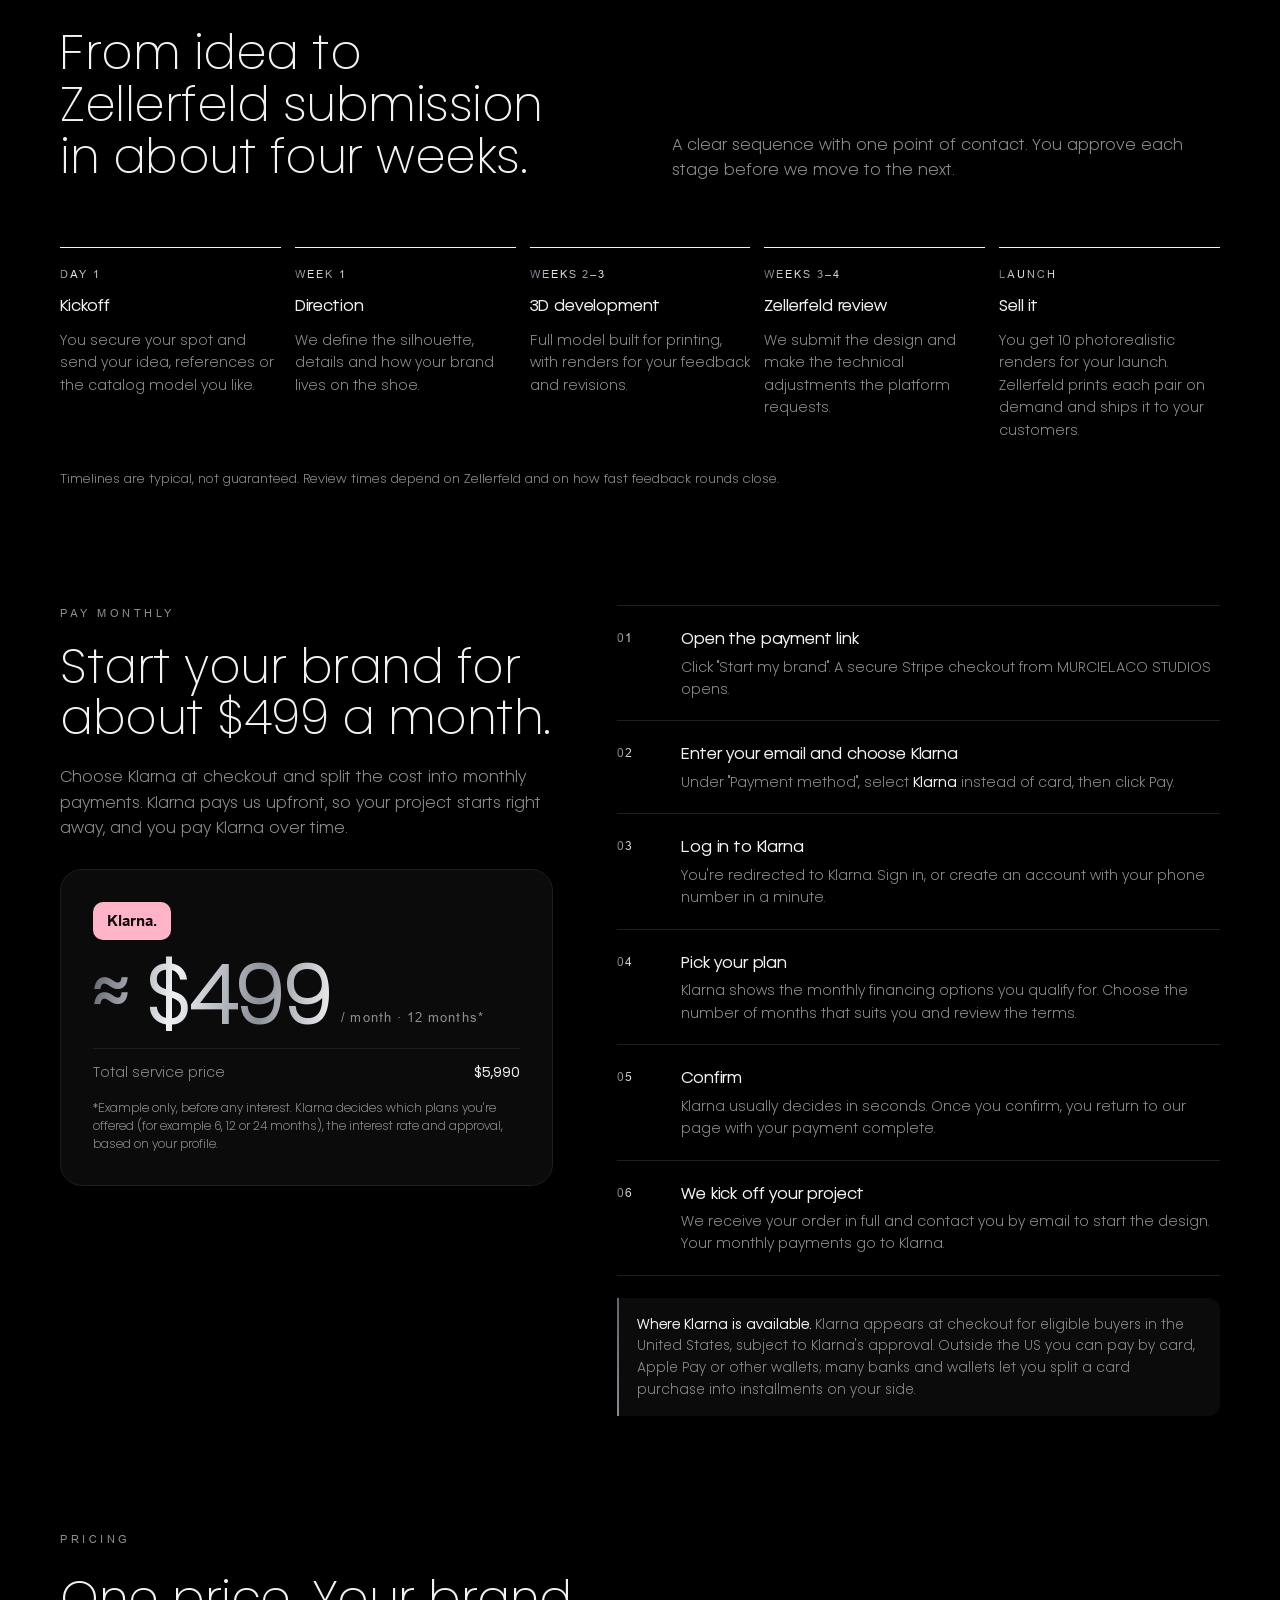
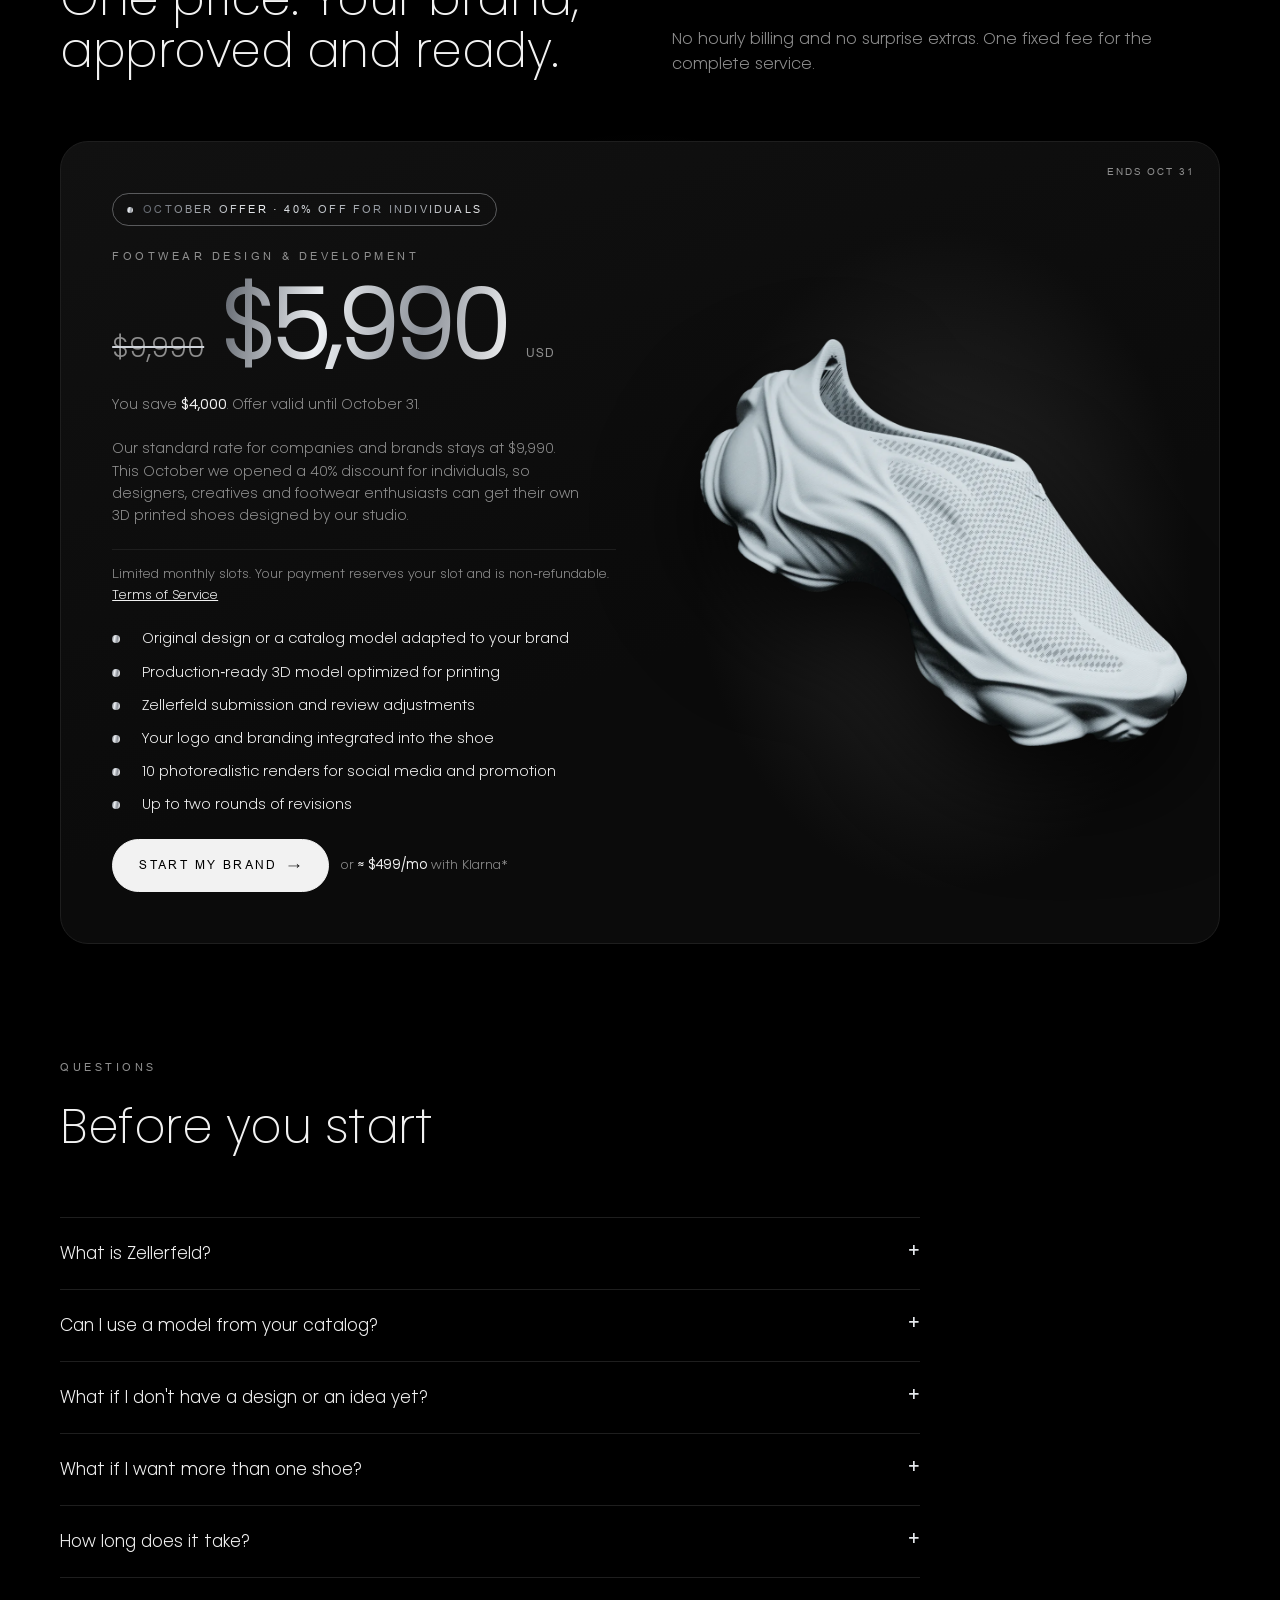
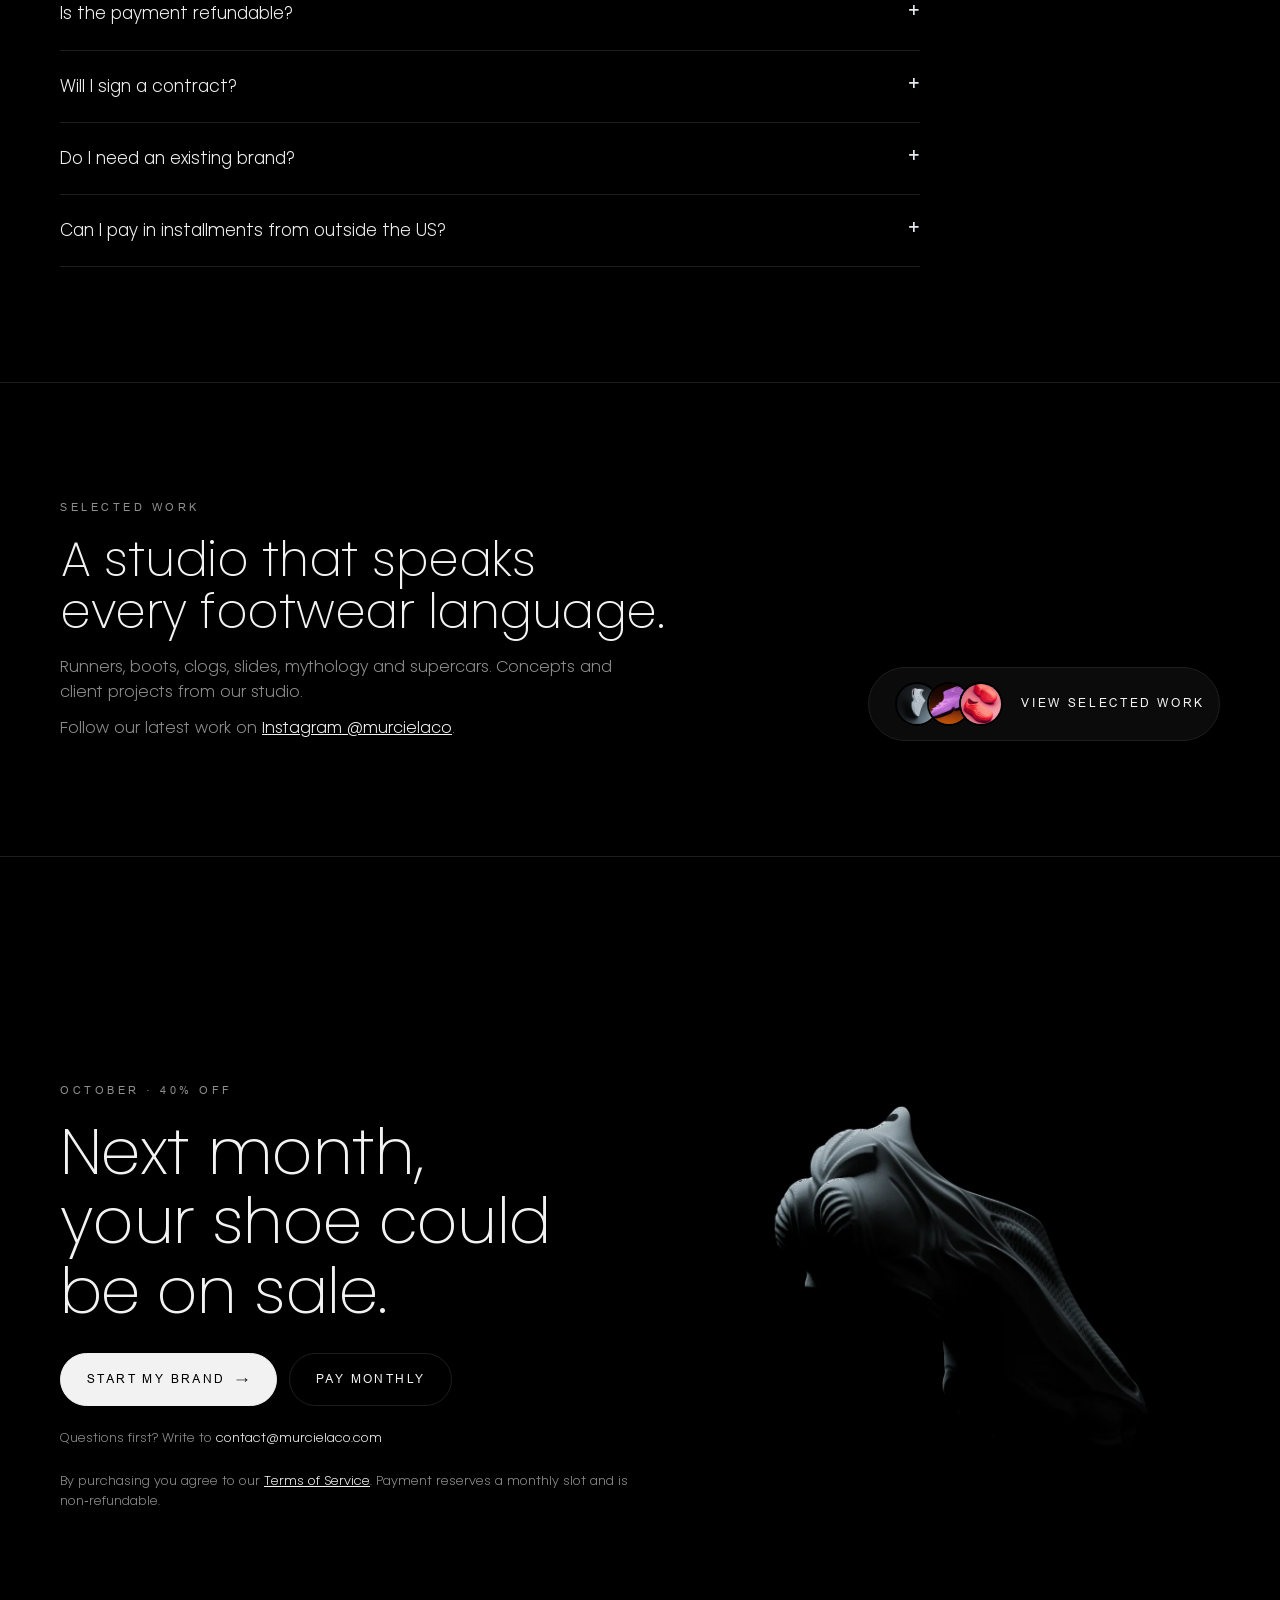
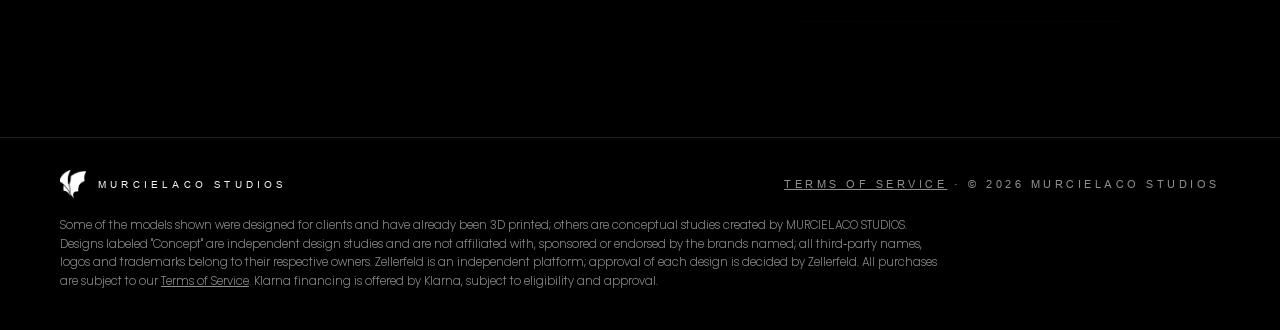
==== commit 63476661: "Render label: more inset from corner" ====
--- a/index.html
+++ b/index.html
@@ -104,7 +104,7 @@
 .deliver figure img{width:100%;height:100%;object-fit:cover;position:absolute;inset:0}
 .deliver figure img.rot{opacity:0;transition:opacity 1.6s ease}
 .deliver figure img.rot.on{opacity:1}
-.deliver figure figcaption{position:absolute;left:10px;bottom:10px;font-family:var(--util);font-size:8px;line-height:1;letter-spacing:.18em;text-transform:uppercase;color:rgba(255,255,255,.85);background:none;padding:0;text-shadow:0 1px 4px rgba(0,0,0,.6);z-index:2}
+.deliver figure figcaption{position:absolute;left:20px;bottom:20px;font-family:var(--util);font-size:8px;line-height:1;letter-spacing:.18em;text-transform:uppercase;color:rgba(255,255,255,.85);background:none;padding:0;text-shadow:0 1px 4px rgba(0,0,0,.6);z-index:2}
 .items{display:grid;border-top:1px solid var(--line);align-content:start}
 .item{display:grid;grid-template-columns:28px minmax(0,1fr);gap:18px;padding-block:22px;border-bottom:1px solid var(--line)}
 .item svg{width:22px;height:22px;stroke:var(--signal);fill:none;stroke-width:1.4;margin-top:3px}
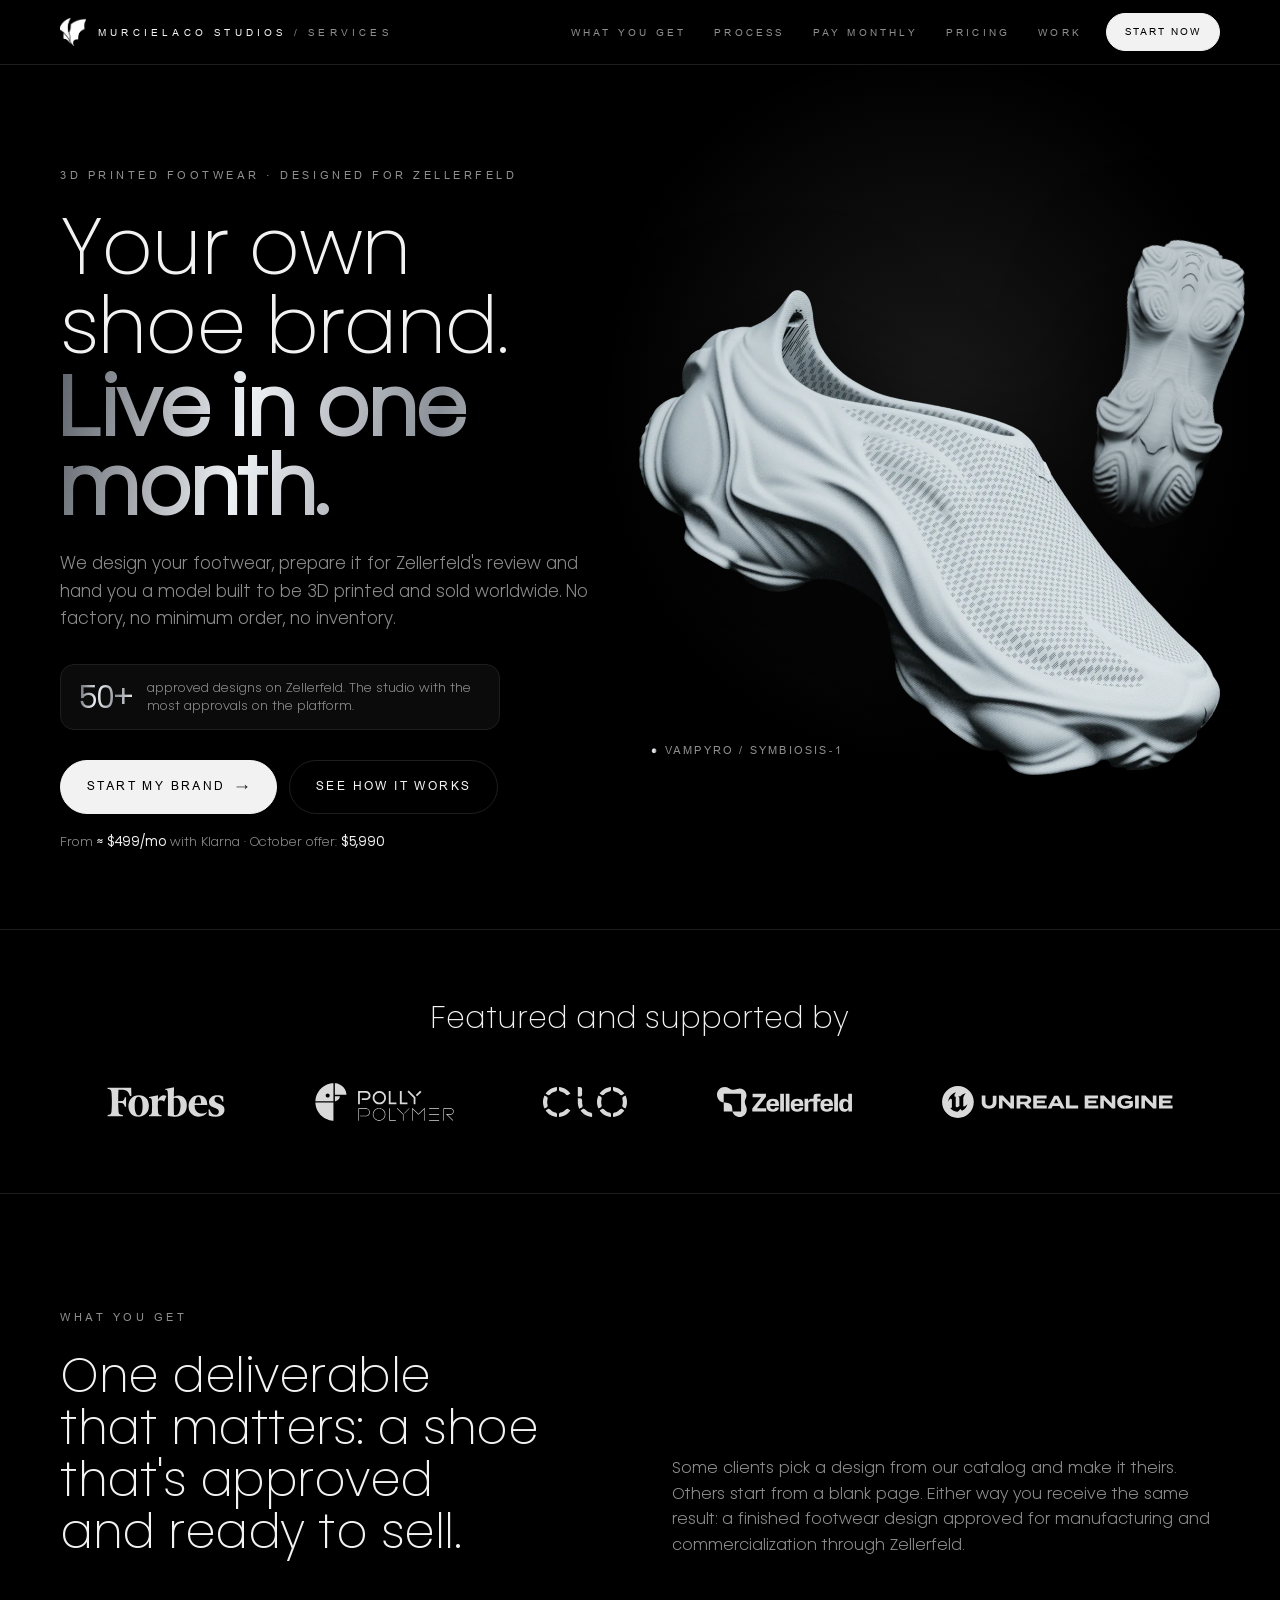
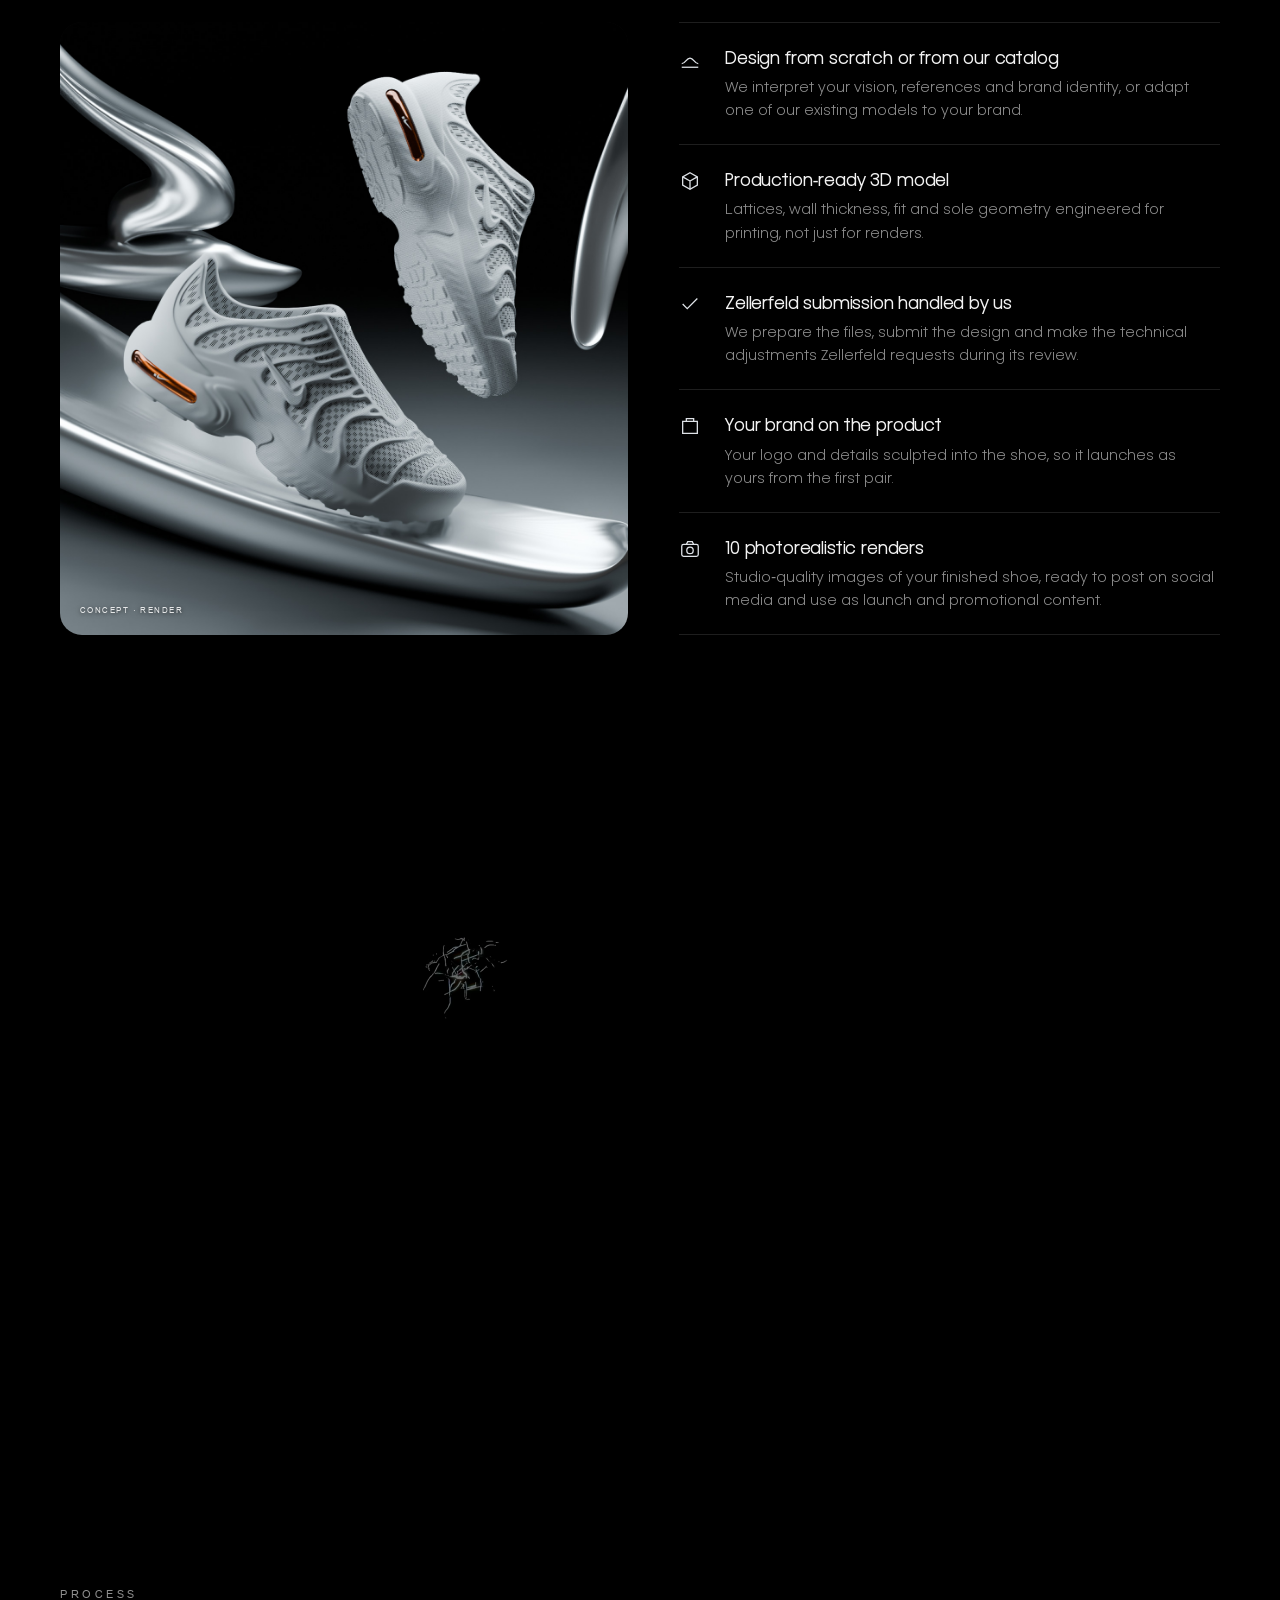
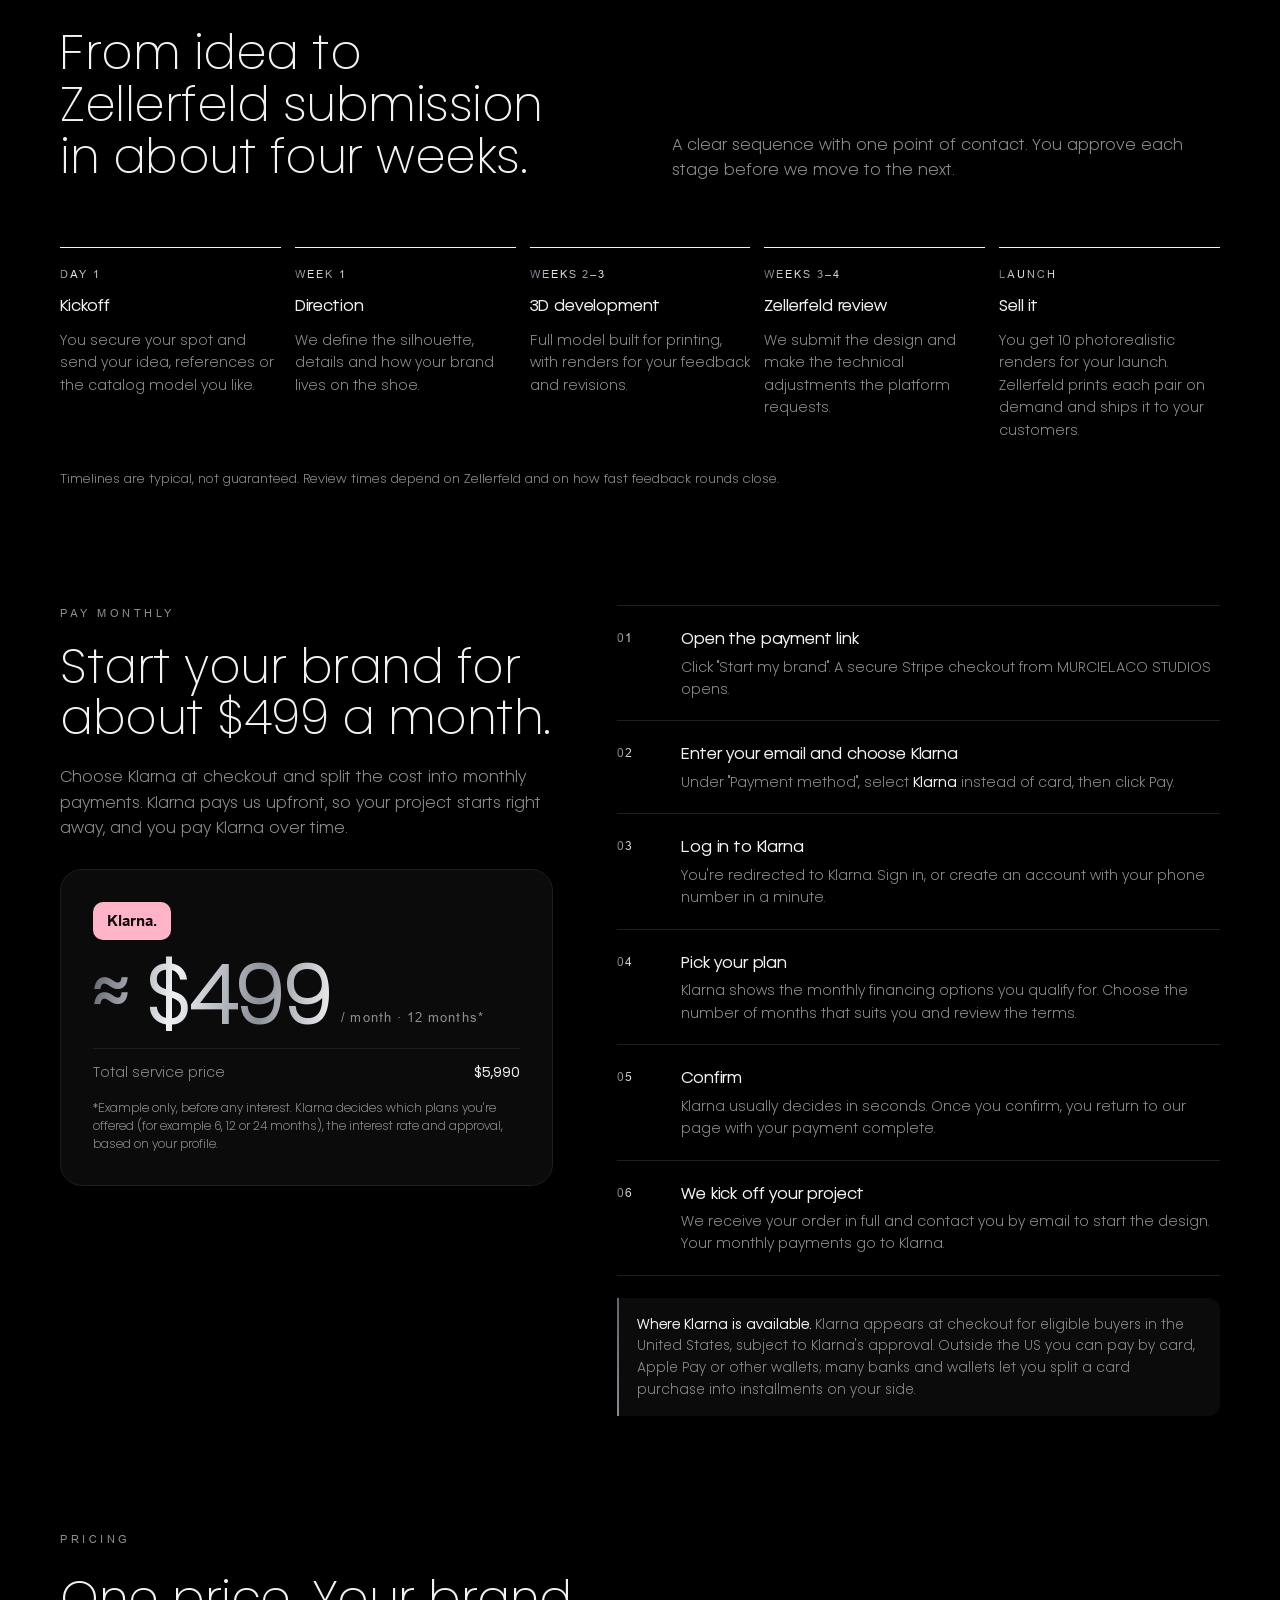
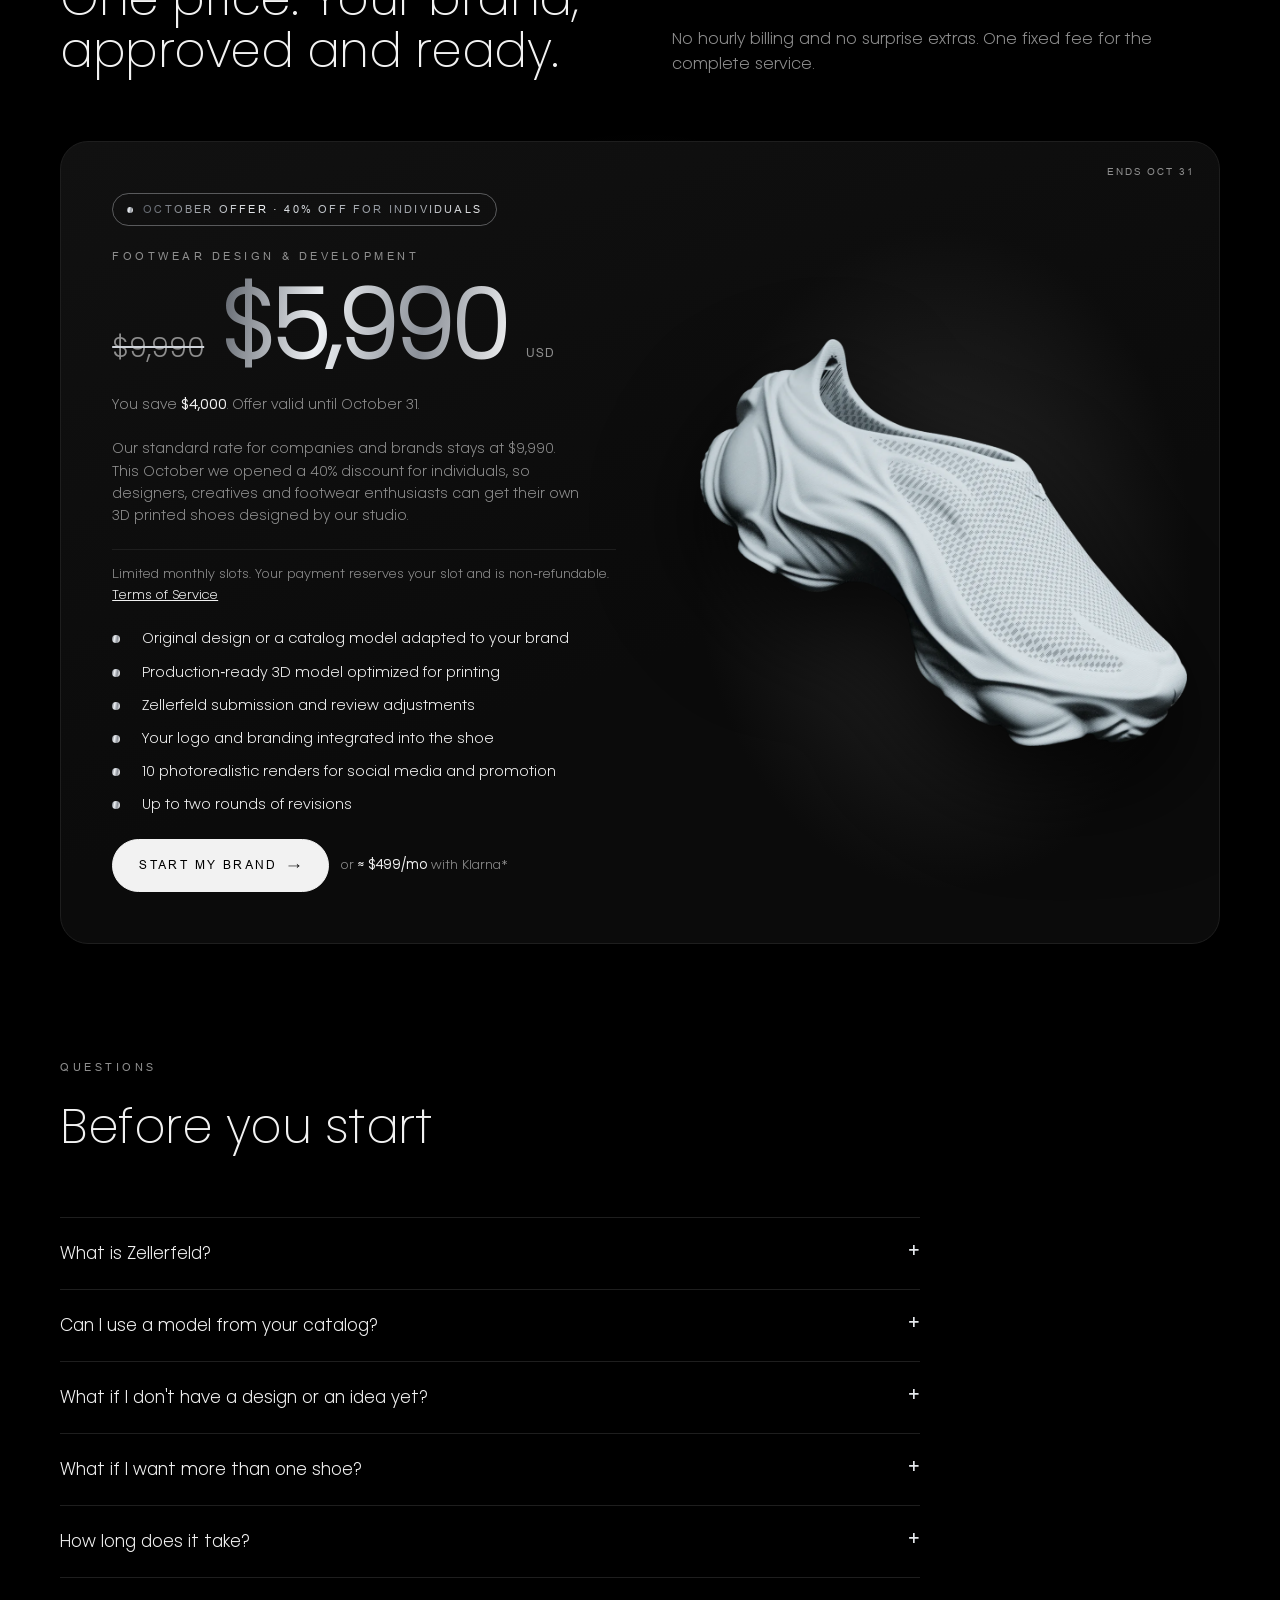
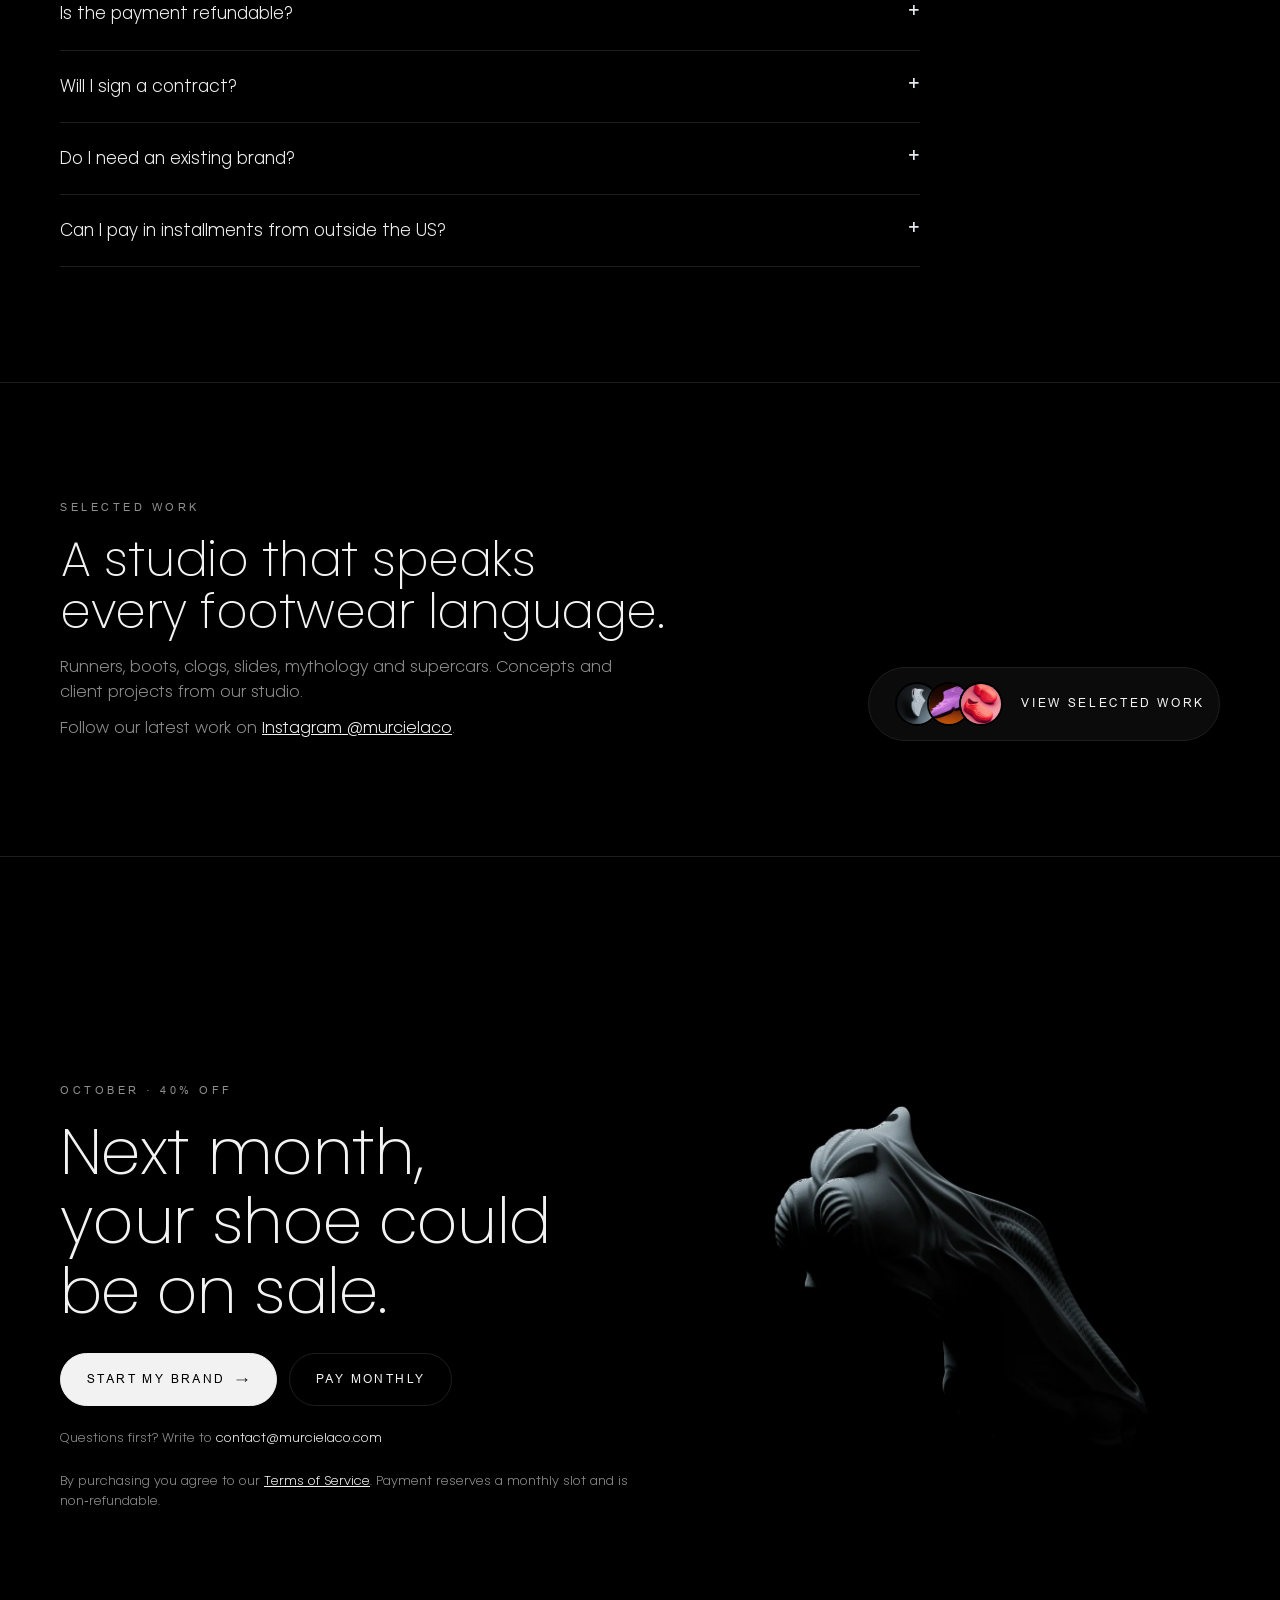
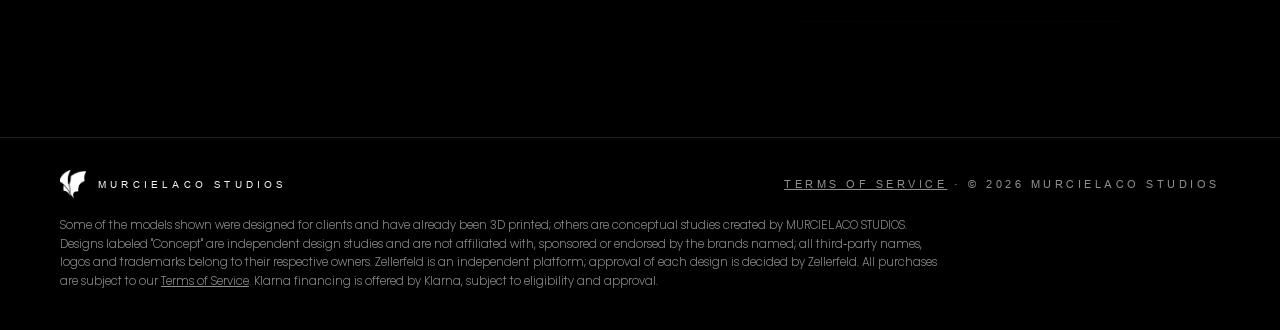
==== commit f1e5fa15: "Gallery: reliable arrow/swipe navigation" ====
--- a/index.html
+++ b/index.html
@@ -6,6 +6,21 @@
 <title>MURCIELACO STUDIOS | Services</title>
 <meta name="description" content="Your own 3D printed footwear brand, approved on Zellerfeld and launch-ready in about one month. Designed by MURCIELACO STUDIOS.">
 <link rel="icon" href="assets/logo.png">
+<meta property="og:type" content="website">
+<meta property="og:site_name" content="MURCIELACO STUDIOS">
+<meta property="og:title" content="MURCIELACO STUDIOS | Services">
+<meta property="og:description" content="Your own 3D printed footwear brand, approved on Zellerfeld and launch-ready in about one month.">
+<meta property="og:url" content="https://studios.murcielaco.com/">
+<meta property="og:image" content="https://studios.murcielaco.com/assets/og-image.jpg">
+<meta property="og:image:secure_url" content="https://studios.murcielaco.com/assets/og-image.jpg">
+<meta property="og:image:type" content="image/jpeg">
+<meta property="og:image:width" content="1200">
+<meta property="og:image:height" content="630">
+<meta property="og:image:alt" content="White 3D printed shoe by MURCIELACO STUDIOS on black">
+<meta name="twitter:card" content="summary_large_image">
+<meta name="twitter:title" content="MURCIELACO STUDIOS | Services">
+<meta name="twitter:description" content="Your own 3D printed footwear brand, approved on Zellerfeld and launch-ready in about one month.">
+<meta name="twitter:image" content="https://studios.murcielaco.com/assets/og-image.jpg">
 <style>
 @font-face{font-family:"Metal Bat";src:url("fonts/metal-bat-thin.woff2") format("woff2");font-weight:200;font-display:swap}
 @font-face{font-family:"Metal Bat";src:url("fonts/metal-bat-light.woff2") format("woff2");font-weight:300;font-display:swap}
@@ -214,9 +229,9 @@
 .gal-top{display:flex;justify-content:space-between;align-items:center;gap:16px}
 .gal-close{width:44px;height:44px;border-radius:50%;border:1px solid var(--line);background:transparent;cursor:pointer;font-size:20px;line-height:1}
 .gal-close:hover{border-color:var(--signal);color:var(--signal)}
-.track{display:flex;overflow-x:auto;scroll-snap-type:x mandatory;scrollbar-width:none;margin-block:16px;gap:0}
+.track{display:flex;overflow:hidden;margin-block:16px;gap:0;touch-action:pan-y}
 .track::-webkit-scrollbar{display:none}
-.slide{flex:0 0 100%;scroll-snap-align:center;display:grid;grid-template-rows:minmax(0,1fr) auto;gap:16px;min-width:0;padding-inline:4px}
+.slide{flex:0 0 100%;margin:0;transform:translateX(var(--x,0px));transition:transform .45s cubic-bezier(.2,.7,.2,1);display:grid;grid-template-rows:minmax(0,1fr) auto;gap:16px;min-width:0;padding-inline:4px}
 .slide a.ig{display:block;min-height:0;height:100%}
 .igbox{position:relative;min-height:0;height:100%}
 .igbox .igm{position:absolute;inset:0;width:100%;height:100%;object-fit:contain;opacity:0;transition:opacity .45s ease;pointer-events:none}
@@ -232,8 +247,9 @@
 .slide .cap{display:flex;flex-wrap:wrap;justify-content:center;align-items:baseline;gap:6px 14px;text-align:center}
 .slide .cap b{font-family:var(--display);font-weight:300;font-size:clamp(18px,2.4vw,26px)}
 .slide .cap span{font-family:var(--util);font-size:11px;letter-spacing:.22em;text-transform:uppercase;background:var(--chrome);background-size:300% 100%;-webkit-background-clip:text;background-clip:text;color:transparent;-webkit-text-fill-color:transparent;animation:flow 7s linear infinite}
-.slide.ig-embed{grid-template-rows:minmax(0,1fr);place-items:center}
-.ig-embed iframe{display:block;height:100%;max-height:820px;aspect-ratio:400/690;width:auto;max-width:100%;border:0;border-radius:14px;background:#fff;color-scheme:light}
+.slide.ig-embed{display:flex;align-items:center;justify-content:center}
+.igwrap{position:relative;overflow:hidden;border-radius:12px;background:#0b0b0b;max-width:100%}
+.igwrap iframe{position:absolute;left:-1px;display:block;border:0;background:#0b0b0b;color-scheme:light}
 .gal-nav{display:flex;justify-content:center;align-items:center;gap:20px}
 .gal-nav button{width:52px;height:52px;border-radius:50%;border:1px solid var(--line);background:transparent;cursor:pointer;font-family:var(--util);font-size:18px}
 .gal-nav button:hover{border-color:var(--signal);color:var(--signal)}
@@ -261,7 +277,7 @@
   .hero .copy > *:nth-child(5){animation-delay:.32s}
   @keyframes rise{from{transform:translateY(16px)}}
 }
-@media (prefers-reduced-motion:reduce){*{animation:none!important;transition:none!important}.track{scroll-behavior:auto}}
+@media (prefers-reduced-motion:reduce){*{animation:none!important;transition:none!important}.slide{transition:none!important}}
 
 @media (max-width:980px){
   .nav ul{display:none}
@@ -623,13 +639,37 @@
   var IG_POSTS=["p/DPUTx77AQms","p/DdWc3Pkkfd-","p/DbCPbv6jndx","reel/DbCLwjBOyzp","p/DZHDxR9jkQN","p/DYkAlNSDg88","p/DYhdeR6DjDM","reel/DU6_JayDhDV","p/DU8VieSjiGE","reel/DVT4_9jDksA","p/DU0oTE7DtAM","p/DU5VJ6NDhoR","reel/DPUKiRlDUdC","reel/DSdN_2yEkxX","p/DQZcGl-jYhV","reel/DQZd_qFjWXs","reel/DRFFaKtDWLA","p/DHGu8xmib4q","reel/DLaOl4-s_Na","reel/DLYei-mPuGw","p/DITqQhAu8x5","reel/CwIdH3yBbMn","reel/DLSOg9IRQJS","p/DLfl7fcxr4Y","p/DU2hxfCDlca"];
   if(IG_POSTS.length){
     track.innerHTML=IG_POSTS.map(function(p,i){
-      return '<figure class="slide ig-embed"><iframe data-src="https://www.instagram.com/'+p+'/embed/" title="Instagram post '+(i+1)+' by @murcielaco" loading="lazy" allowtransparency="true" scrolling="no" allow="autoplay; encrypted-media; picture-in-picture; clipboard-write"></iframe></figure>';
+      return '<figure class="slide ig-embed"><div class="igwrap"><iframe data-src="https://www.instagram.com/'+p+'/embed/" title="Instagram post '+(i+1)+' by @murcielaco" allowtransparency="true" scrolling="no" allow="autoplay; encrypted-media; picture-in-picture; clipboard-write"></iframe></div></figure>';
     }).join('');
     slides=[].slice.call(track.querySelectorAll('.slide'));
+    /* Show only the media: hide Instagram's header and footer bar by cropping the embed.
+       The embed reports its full height via postMessage; media = total - header - footer. */
+    var IGH=55, IGF=156;
+    function fit(sl){
+      var wrap=sl.querySelector('.igwrap'),f=wrap.querySelector('iframe');
+      var Ws=sl.clientWidth-8,Hs=sl.clientHeight;if(!Ws||!Hs)return;
+      var r=sl._r||1.25,w=Math.floor(Math.min(Ws,520,Hs/r));
+      if(sl._w!==w){sl._w=w;f.style.width=(w+2)+'px';}
+      var t=sl._t||(IGH+IGF+Math.round(w*r)+4),mh=Math.max(40,t-IGH-IGF);
+      f.style.height=t+'px';f.style.top=(-IGH)+'px';
+      wrap.style.width=w+'px';wrap.style.height=Math.min(mh,Hs)+'px';
+    }
+    window.addEventListener('message',function(e){
+      if(!/instagram\.com$/.test((e.origin||'').replace(/^https?:\/\//,'')))return;
+      var d=e.data;try{if(typeof d==='string')d=JSON.parse(d);}catch(_){return;}
+      if(!d||d.type!=='MEASURE'||!d.details||!d.details.height)return;
+      slides.forEach(function(sl){var f=sl.querySelector('iframe');if(f&&f.contentWindow===e.source){
+        sl._t=d.details.height;var mh=sl._t-IGH-IGF;if(sl._w&&mh>0)sl._r=mh/sl._w;
+        var Hs=sl.clientHeight;if(Hs&&mh>Hs+2){sl._t=0;}
+        fit(sl);}});
+    });
+    window._igfit=function(){slides.forEach(fit);};
+    window.addEventListener('resize',function(){if(!gal.hidden){window._igfit();if(window._igpos)window._igpos();}});
     document.querySelector('#gallery .eyebrow').innerHTML='<a href="https://www.instagram.com/murcielaco/" target="_blank" rel="noopener" style="color:inherit">@murcielaco on Instagram</a>';
   }
-  function load(){slides.forEach(function(s){[].forEach.call(s.querySelectorAll('[data-src]'),function(m){if(m.tagName==='VIDEO'){m.poster=m.dataset.poster;m.muted=true;}m.src=m.dataset.src;m.removeAttribute('data-src');});});}
-  function idx(){return Math.round(track.scrollLeft/track.clientWidth);}
+  var cur=0;
+  function load(){[cur-1,cur,cur+1,cur+2].forEach(function(k){var s=slides[k];if(!s)return;[].forEach.call(s.querySelectorAll('[data-src]'),function(m){if(m.tagName==='VIDEO'){m.poster=m.dataset.poster;m.muted=true;}m.src=m.dataset.src;m.removeAttribute('data-src');});});}
+  function idx(){return cur;}
   function play(){
     var cur=slides[idx()];
     [].forEach.call(track.querySelectorAll('video'),function(v){
@@ -637,15 +677,18 @@
       if(should){var p=v.play();if(p&&p.catch)p.catch(function(){});}else if(!v.paused)v.pause();
     });
   }
-  function update(){count.textContent=(idx()+1)+' / '+slides.length;play();}
-  function go(d){var n=Math.max(0,Math.min(slides.length-1,idx()+d));track.scrollTo({left:n*track.clientWidth,behavior:'smooth'});}
-  function open(){load();gal.hidden=false;document.body.style.overflow='hidden';track.scrollLeft=0;update();track.focus();}
+  function update(){count.textContent=(cur+1)+' / '+slides.length;load();play();}
+  function pos(){if(slides[cur])track.style.setProperty('--x',-(slides[cur].offsetLeft-slides[0].offsetLeft)+'px');}
+  window._igpos=function(){pos();};
+  function go(d){cur=Math.max(0,Math.min(slides.length-1,cur+d));pos();update();}
+  function open(){load();gal.hidden=false;document.body.style.overflow='hidden';cur=0;track.style.setProperty('--x','0px');if(window._igfit)window._igfit();update();track.focus();}
   function close(){gal.hidden=true;document.body.style.overflow='';play();opener.focus();}
   opener.addEventListener('click',open);
   document.getElementById('closeGallery').addEventListener('click',close);
   document.getElementById('prev').addEventListener('click',function(){go(-1);});
   document.getElementById('next').addEventListener('click',function(){go(1);});
-  var st;track.addEventListener('scroll',function(){clearTimeout(st);st=setTimeout(update,120);count.textContent=(idx()+1)+' / '+slides.length;});
+  var tx=null,ty=0;track.addEventListener('touchstart',function(e){tx=e.touches[0].clientX;ty=e.touches[0].clientY;},{passive:true});
+  track.addEventListener('touchend',function(e){if(tx===null)return;var dx=e.changedTouches[0].clientX-tx,dy=e.changedTouches[0].clientY-ty;tx=null;if(Math.abs(dx)>40&&Math.abs(dx)>Math.abs(dy))go(dx<0?1:-1);},{passive:true});
   document.addEventListener('keydown',function(e){if(gal.hidden)return;if(e.key==='Escape')close();if(e.key==='ArrowRight'){e.preventDefault();go(1);}if(e.key==='ArrowLeft'){e.preventDefault();go(-1);}});
 })();
 
